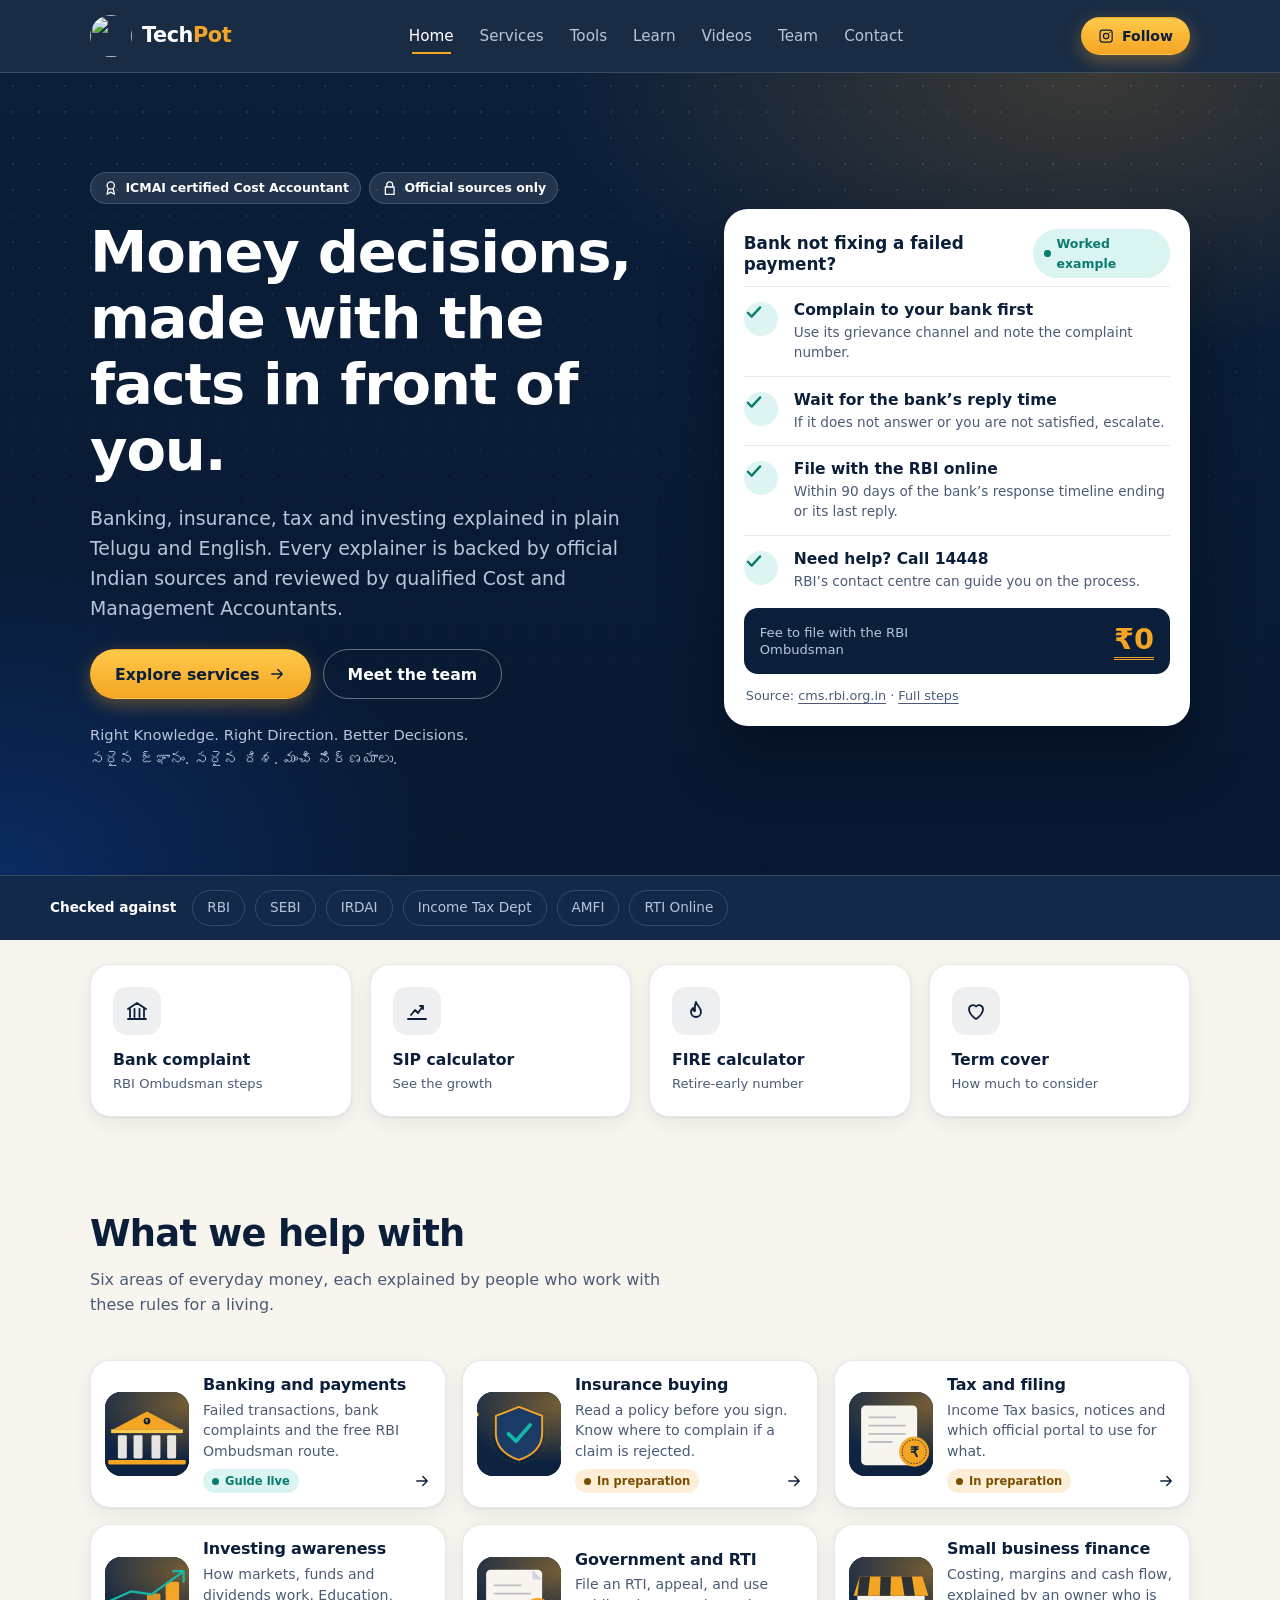
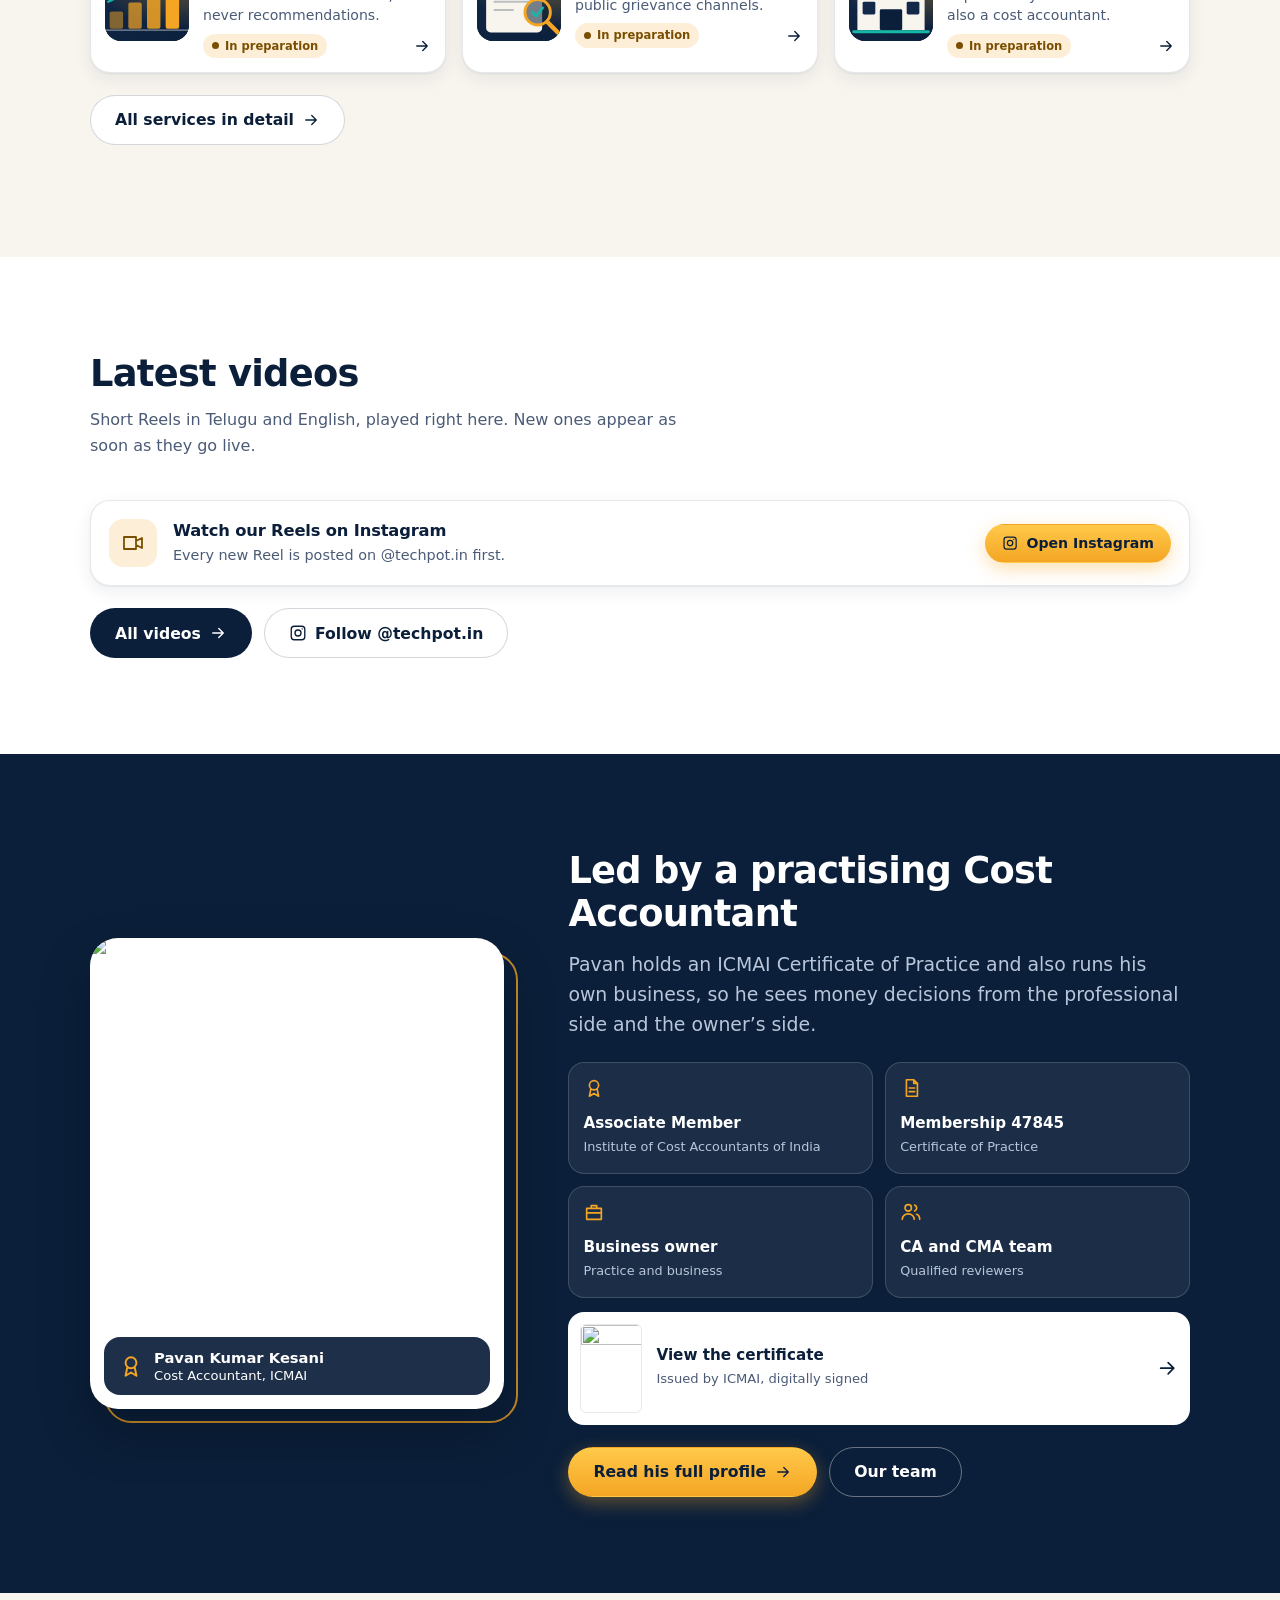
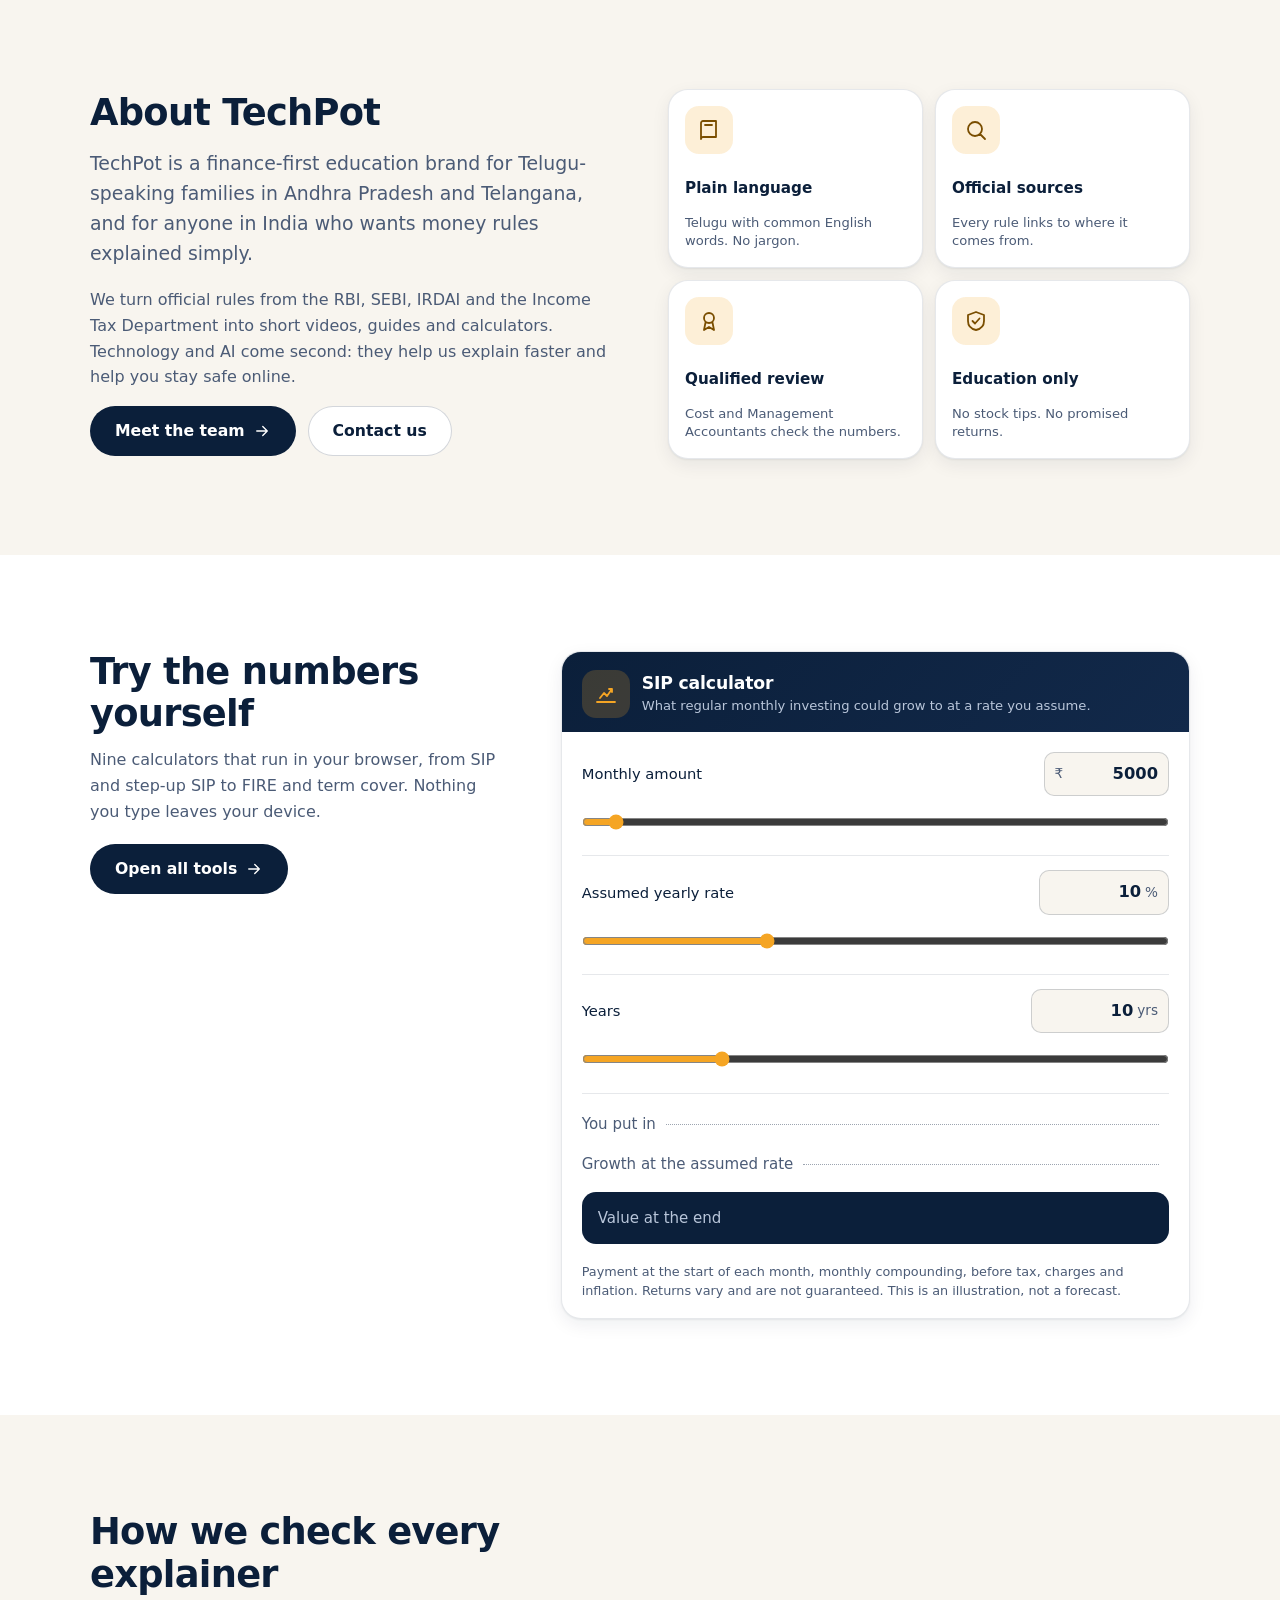
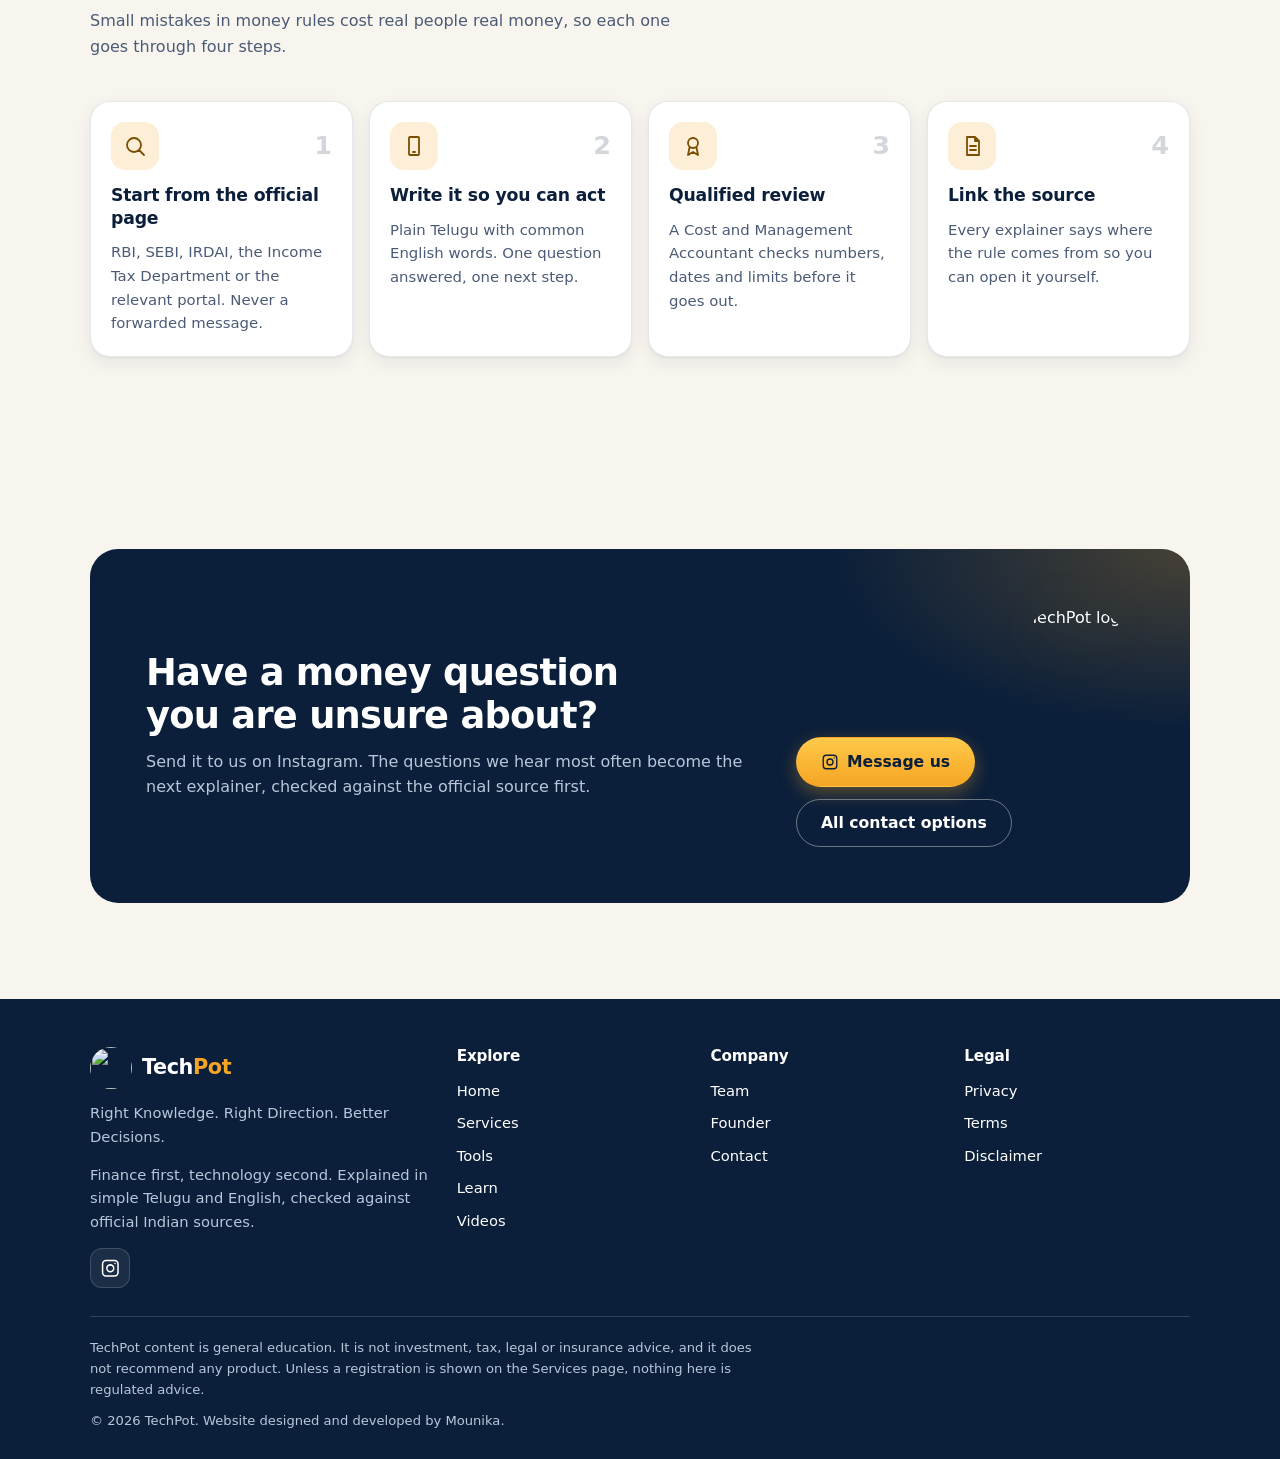
==== index.html @ 6f43782c "Add files via upload" ====
<!DOCTYPE html>
<html lang="en">
<head>
<meta charset="utf-8">
<meta name="viewport" content="width=device-width, initial-scale=1, viewport-fit=cover">
<title>TechPot | Right Knowledge. Right Direction. Better Decisions.</title>
<meta name="description" content="Finance, banking, insurance and tax explained in simple Telugu and English, checked against official Indian sources and led by a practising Cost Accountant.">
<meta name="theme-color" content="#0B1F3A">

<meta property="og:title" content="TechPot | Right Knowledge. Right Direction. Better Decisions.">
<meta property="og:description" content="Finance, banking, insurance and tax explained in simple Telugu and English, checked against official Indian sources and led by a practising Cost Accountant.">
<meta property="og:type" content="website">
<meta property="og:url" content="https://techpot.in/">
<meta property="og:image" content="https://techpot.in/assets/img/og.png">
<meta name="twitter:card" content="summary_large_image">
<link rel="canonical" href="https://techpot.in/">
<link rel="icon" type="image/png" sizes="32x32" href="assets/img/favicon-32.png">
<link rel="icon" type="image/png" sizes="192x192" href="assets/img/favicon-192.png">
<link rel="apple-touch-icon" href="assets/img/apple-touch-icon.png">
<link rel="preload" href="assets/fonts/poppins-latin-600-normal.woff2" as="font" type="font/woff2" crossorigin>
<link rel="preload" href="assets/fonts/inter-latin-wght-normal.woff2" as="font" type="font/woff2" crossorigin>
<link rel="stylesheet" href="style.css">
<script type="application/ld+json">{"@context":"https://schema.org","@type":"Organization","name":"TechPot","url":"https://techpot.in/","logo":"https://techpot.in/assets/img/logo-512.png","slogan":"Right Knowledge. Right Direction. Better Decisions.","sameAs":["https://instagram.com/techpot.in"]}</script>
</head>
<body>
<svg width="0" height="0" style="position:absolute" aria-hidden="true"><defs><symbol id="i-home" viewBox="0 0 24 24"><path d="M3 11l9-8 9 8M5 10v10h5v-6h4v6h5V10"/></symbol><symbol id="i-bank" viewBox="0 0 24 24"><path d="M3 10l9-6 9 6M5 10v8M9.5 10v8M14.5 10v8M19 10v8M3 20h18"/></symbol><symbol id="i-shield" viewBox="0 0 24 24"><path d="M12 3l8 3v6c0 5-3.5 8-8 9-4.5-1-8-4-8-9V6zM8.5 12l2.5 2.5 4.5-5"/></symbol><symbol id="i-receipt" viewBox="0 0 24 24"><path d="M6 3h12v18l-3-2-3 2-3-2-3 2zM9 8h6M9 12h6"/></symbol><symbol id="i-chart" viewBox="0 0 24 24"><path d="M3 20h18M6 16l4-5 3 3 5-7M15 7h3v3"/></symbol><symbol id="i-doc" viewBox="0 0 24 24"><path d="M7 3h8l4 4v14H7zM15 3v4h4M10 12h6M10 16h6"/></symbol><symbol id="i-store" viewBox="0 0 24 24"><path d="M4 9l1.5-5h13L20 9M4 9v11h16V9M4 9c0 1.7 1.3 3 3 3s3-1.3 3-3c0 1.7 1.3 3 3 3s3-1.3 3-3c0 1.7 1.3 3 3 3M10 20v-5h4v5"/></symbol><symbol id="i-chip" viewBox="0 0 24 24"><path d="M8 8h8v8H8zM10 3v3M14 3v3M10 18v3M14 18v3M3 10h3M3 14h3M18 10h3M18 14h3"/></symbol><symbol id="i-check" viewBox="0 0 24 24"><path d="M5 12l5 5L20 7"/></symbol><symbol id="i-arrow" viewBox="0 0 24 24"><path d="M5 12h14M13 6l6 6-6 6"/></symbol><symbol id="i-calc" viewBox="0 0 24 24"><path d="M6 3h12v18H6zM9 7h6M9 12h.01M12 12h.01M15 12h.01M9 16h.01M12 16h.01M15 16h.01"/></symbol><symbol id="i-rupee" viewBox="0 0 24 24"><path d="M7 5h10M7 9h10M7 5c5 0 7 2 7 4s-2 4-7 4l7 6"/></symbol><symbol id="i-award" viewBox="0 0 24 24"><path d="M12 14a5 5 0 100-10 5 5 0 000 10zM8.5 13.5L7 21l5-3 5 3-1.5-7.5"/></symbol><symbol id="i-pin" viewBox="0 0 24 24"><path d="M12 21s7-6 7-11a7 7 0 10-14 0c0 5 7 11 7 11zM12 12a2 2 0 100-4 2 2 0 000 4z"/></symbol><symbol id="i-lock" viewBox="0 0 24 24"><path d="M6 11h12v10H6zM8 11V8a4 4 0 018 0v3"/></symbol><symbol id="i-search" viewBox="0 0 24 24"><path d="M11 18a7 7 0 100-14 7 7 0 000 14zM21 21l-5-5"/></symbol><symbol id="i-users" viewBox="0 0 24 24"><path d="M9 11a3.5 3.5 0 100-7 3.5 3.5 0 000 7zM2.5 20c0-3.5 3-6 6.5-6s6.5 2.5 6.5 6M16 4.5a3.5 3.5 0 010 6.5M18 14.5c2 .7 3.5 2.5 3.5 5.5"/></symbol><symbol id="i-grid" viewBox="0 0 24 24"><path d="M4 4h7v7H4zM13 4h7v7h-7zM4 13h7v7H4zM13 13h7v7h-7z"/></symbol><symbol id="i-book" viewBox="0 0 24 24"><path d="M4 5a2 2 0 012-2h13v16H6a2 2 0 00-2 2zM4 19V5M8 7h7"/></symbol><symbol id="i-user" viewBox="0 0 24 24"><path d="M12 12a4 4 0 100-8 4 4 0 000 8zM4 21c0-4 3.5-7 8-7s8 3 8 7"/></symbol><symbol id="i-insta" viewBox="0 0 24 24"><path d="M7 3h10a4 4 0 014 4v10a4 4 0 01-4 4H7a4 4 0 01-4-4V7a4 4 0 014-4zM12 16a4 4 0 100-8 4 4 0 000 8zM17.5 6.5h.01"/></symbol><symbol id="i-mail" viewBox="0 0 24 24"><path d="M3 6h18v12H3zM3 7l9 6 9-6"/></symbol><symbol id="i-zoom" viewBox="0 0 24 24"><path d="M11 18a7 7 0 100-14 7 7 0 000 14zM21 21l-5-5M11 8v6M8 11h6"/></symbol><symbol id="i-info" viewBox="0 0 24 24"><path d="M12 21a9 9 0 100-18 9 9 0 000 18zM12 8v5M12 16.5h.01"/></symbol><symbol id="i-clock" viewBox="0 0 24 24"><path d="M12 21a9 9 0 100-18 9 9 0 000 18zM12 7v5l3 2"/></symbol><symbol id="i-briefcase" viewBox="0 0 24 24"><path d="M4 8h16v12H4zM9 8V5h6v3M4 13h16"/></symbol><symbol id="i-phone" viewBox="0 0 24 24"><path d="M8 3h8a1 1 0 011 1v16a1 1 0 01-1 1H8a1 1 0 01-1-1V4a1 1 0 011-1zM11 18h2"/></symbol><symbol id="i-wallet" viewBox="0 0 24 24"><path d="M3 7h15a3 3 0 013 3v8a2 2 0 01-2 2H5a2 2 0 01-2-2zM3 7V6a2 2 0 012-2h11M16 14h2"/></symbol><symbol id="i-menu" viewBox="0 0 24 24"><path d="M4 7h16M4 12h16M4 17h16"/></symbol><symbol id="i-close" viewBox="0 0 24 24"><path d="M6 6l12 12M18 6L6 18"/></symbol><symbol id="i-video" viewBox="0 0 24 24"><path d="M3 6h12v12H3zM15 10l6-3v10l-6-3"/></symbol><symbol id="i-chat" viewBox="0 0 24 24"><path d="M4 5h16v11H9l-5 4z"/></symbol><symbol id="i-flame" viewBox="0 0 24 24"><path d="M12 3c1 4 5 5 5 10a5 5 0 01-10 0c0-2 1-3 2-4 0 2 1 3 2 3 0-3-1-5 1-9z"/></symbol><symbol id="i-target" viewBox="0 0 24 24"><path d="M12 21a9 9 0 100-18 9 9 0 000 18zM12 16a4 4 0 100-8 4 4 0 000 8zM12 12h.01"/></symbol><symbol id="i-stairs" viewBox="0 0 24 24"><path d="M3 20h5v-5h5v-5h5V5h3"/></symbol><symbol id="i-heart" viewBox="0 0 24 24"><path d="M12 20s-7-4.5-7-10a4 4 0 017-2.5A4 4 0 0119 10c0 5.5-7 10-7 10z"/></symbol><symbol id="i-plus" viewBox="0 0 24 24"><path d="M12 5v14M5 12h14"/></symbol><symbol id="i-scale" viewBox="0 0 24 24"><path d="M12 4v16M6 20h12M5 7h14M5 7l-2.5 6a3 3 0 005 0zM19 7l-2.5 6a3 3 0 005 0z"/></symbol><symbol id="i-eye" viewBox="0 0 24 24"><path d="M2 12s4-7 10-7 10 7 10 7-4 7-10 7S2 12 2 12zM12 15a3 3 0 100-6 3 3 0 000 6z"/></symbol></defs></svg>
<a class="skip" href="#main">Skip to content</a>
<header class="header"><div class="wrap header__bar"><a class="logo" href="index.html" aria-label="TechPot home"><img src="assets/img/logo-round-sm.webp" width="42" height="42" alt=""><span>Tech<span class="logo__pot">Pot</span></span></a><nav class="nav" aria-label="Main"><a class="nav__link" href="index.html" aria-current="page">Home</a><a class="nav__link" href="services.html">Services</a><a class="nav__link" href="tools.html">Tools</a><a class="nav__link" href="learn.html">Learn</a><a class="nav__link" href="videos.html">Videos</a><a class="nav__link" href="team.html">Team</a><a class="nav__link" href="contact.html">Contact</a></nav><div class="header__actions"><a class="btn btn--gold btn--small" href="https://instagram.com/techpot.in" target="_blank" rel="noopener"><svg class="ic " aria-hidden="true"><use href="#i-insta"/></svg> Follow</a><button class="menu-btn" type="button" aria-expanded="false" aria-controls="mobile-menu" aria-label="Open menu"><svg class="ic ic--open" aria-hidden="true"><use href="#i-menu"/></svg><svg class="ic ic--close" aria-hidden="true"><use href="#i-close"/></svg></button></div></div></header>
<div class="mmenu" id="mobile-menu" hidden><button class="mmenu__close" type="button" data-close-menu><svg class="ic " aria-hidden="true"><use href="#i-close"/></svg> Close menu</button><h2>Explore</h2><div class="mmenu__grid"><a href="index.html" aria-current="page"><span class="tile"><svg class="ic " aria-hidden="true"><use href="#i-home"/></svg></span><span>Home<small>Start here</small></span><svg class="ic " aria-hidden="true"><use href="#i-arrow"/></svg></a><a href="services.html"><span class="tile"><svg class="ic " aria-hidden="true"><use href="#i-bank"/></svg></span><span>Services<small>What we help with</small></span><svg class="ic " aria-hidden="true"><use href="#i-arrow"/></svg></a><a href="tools.html"><span class="tile"><svg class="ic " aria-hidden="true"><use href="#i-calc"/></svg></span><span>Tools<small>Nine calculators</small></span><svg class="ic " aria-hidden="true"><use href="#i-arrow"/></svg></a><a href="learn.html"><span class="tile"><svg class="ic " aria-hidden="true"><use href="#i-book"/></svg></span><span>Learn<small>Step-by-step guides</small></span><svg class="ic " aria-hidden="true"><use href="#i-arrow"/></svg></a><a href="videos.html"><span class="tile"><svg class="ic " aria-hidden="true"><use href="#i-video"/></svg></span><span>Videos<small>Latest Reels</small></span><svg class="ic " aria-hidden="true"><use href="#i-arrow"/></svg></a></div><h2>Company</h2><div class="mmenu__grid"><a href="team.html"><span class="tile"><svg class="ic " aria-hidden="true"><use href="#i-users"/></svg></span><span>Team<small>The people behind TechPot</small></span><svg class="ic " aria-hidden="true"><use href="#i-arrow"/></svg></a><a href="founder.html"><span class="tile"><svg class="ic " aria-hidden="true"><use href="#i-award"/></svg></span><span>Founder<small>Pavan Kumar Kesani</small></span><svg class="ic " aria-hidden="true"><use href="#i-arrow"/></svg></a><a href="contact.html"><span class="tile"><svg class="ic " aria-hidden="true"><use href="#i-chat"/></svg></span><span>Contact<small>Get in touch</small></span><svg class="ic " aria-hidden="true"><use href="#i-arrow"/></svg></a></div></div>
<main id="main">

<section class="hero"><div class="wrap hero__grid">
<div>
<div class="chips"><span class="pill pill--navy pill--nodot"><svg class="ic " aria-hidden="true"><use href="#i-award"/></svg> ICMAI certified Cost Accountant</span><span class="pill pill--navy pill--nodot"><svg class="ic " aria-hidden="true"><use href="#i-lock"/></svg> Official sources only</span></div>
<h1>Money decisions, made with the facts in front of you.</h1>
<p class="lead">Banking, insurance, tax and investing explained in plain Telugu and English. Every explainer is backed by official Indian sources and reviewed by qualified Cost and Management Accountants.</p>
<div class="btn-row"><a class="btn btn--gold" href="services.html">Explore services <svg class="ic " aria-hidden="true"><use href="#i-arrow"/></svg></a><a class="btn btn--line" href="team.html">Meet the team</a></div>
<p class="motto"><span>Right Knowledge. Right Direction. Better Decisions.</span><span lang="te">సరైన జ్ఞానం. సరైన దిశ. మంచి నిర్ణయాలు.</span></p>
</div>
<div class="appcard" role="group" aria-label="Worked example: complaining to the RBI Ombudsman">
<div class="appcard__top"><span class="appcard__title">Bank not fixing a failed payment?</span><span class="pill pill--live">Worked example</span></div>
<div class="todo"><span class="todo__tick"><svg viewBox="0 0 26 26" aria-hidden="true"><path d="M5 14l5 5L21 7" style="--d:0.40s"/></svg></span><div><strong>Complain to your bank first</strong><span>Use its grievance channel and note the complaint number.</span></div></div><div class="todo"><span class="todo__tick"><svg viewBox="0 0 26 26" aria-hidden="true"><path d="M5 14l5 5L21 7" style="--d:0.70s"/></svg></span><div><strong>Wait for the bank&rsquo;s reply time</strong><span>If it does not answer or you are not satisfied, escalate.</span></div></div><div class="todo"><span class="todo__tick"><svg viewBox="0 0 26 26" aria-hidden="true"><path d="M5 14l5 5L21 7" style="--d:1.00s"/></svg></span><div><strong>File with the RBI online</strong><span>Within 90 days of the bank&rsquo;s response timeline ending or its last reply.</span></div></div><div class="todo"><span class="todo__tick"><svg viewBox="0 0 26 26" aria-hidden="true"><path d="M5 14l5 5L21 7" style="--d:1.30s"/></svg></span><div><strong>Need help? Call 14448</strong><span>RBI&rsquo;s contact centre can guide you on the process.</span></div></div>
<div class="appcard__total"><small>Fee to file with the RBI Ombudsman</small><b>&#8377;0</b></div>
<p class="appcard__src">Source: <a href="https://cms.rbi.org.in" target="_blank" rel="noopener">cms.rbi.org.in</a> &middot; <a href="learn.html">Full steps</a></p>
</div></div></section>
<div class="strip"><div class="wrap strip__row"><strong>Checked against</strong><span>RBI</span><span>SEBI</span><span>IRDAI</span><span>Income Tax Dept</span><span>AMFI</span><span>RTI Online</span></div></div>

<div class="wrap"><div class="quick">
<a class="card" href="learn.html"><span class="tile"><svg class="ic " aria-hidden="true"><use href="#i-bank"/></svg></span><div><strong>Bank complaint</strong><small>RBI Ombudsman steps</small></div></a>
<a class="card" href="tools.html#sip"><span class="tile"><svg class="ic " aria-hidden="true"><use href="#i-chart"/></svg></span><div><strong>SIP calculator</strong><small>See the growth</small></div></a>
<a class="card" href="tools.html#fire"><span class="tile"><svg class="ic " aria-hidden="true"><use href="#i-flame"/></svg></span><div><strong>FIRE calculator</strong><small>Retire-early number</small></div></a>
<a class="card" href="tools.html#term"><span class="tile"><svg class="ic " aria-hidden="true"><use href="#i-heart"/></svg></span><div><strong>Term cover</strong><small>How much to consider</small></div></a>
</div></div>

<section class="block"><div class="wrap">
<div class="head"><h2>What we help with</h2><p class="muted">Six areas of everyday money, each explained by people who work with these rules for a living.</p></div>
<div class="cards--rows"><a class="card svc-row" href="services.html#banking"><span class="svc-row__art"><svg viewBox="0 0 400 225" preserveAspectRatio="xMidYMid slice" role="img" aria-label="" xmlns="http://www.w3.org/2000/svg"><defs><linearGradient id="g-bank" x1="0" y1="0" x2="1" y2="1"><stop offset="0" stop-color="#12294A"/><stop offset="1" stop-color="#0B1F3A"/></linearGradient><radialGradient id="r-bank" cx=".78" cy=".15" r=".7"><stop offset="0" stop-color="#F5A524" stop-opacity=".45"/><stop offset="1" stop-color="#F5A524" stop-opacity="0"/></radialGradient><pattern id="d-bank" width="22" height="22" patternUnits="userSpaceOnUse"><circle cx="2" cy="2" r="1.2" fill="#F8F5EF" fill-opacity=".12"/></pattern></defs><rect width="400" height="225" fill="url(#g-bank)"/><rect width="400" height="225" fill="url(#d-bank)"/><rect width="400" height="225" fill="url(#r-bank)"/><path d="M110 100 L200 52 L290 100 Z" fill="#F5A524"/><rect x="104" y="100" width="192" height="10" fill="#FFC94A"/><g fill="#F8F5EF" fill-opacity=".92"><rect x="122" y="116" width="24" height="62" rx="3"/><rect x="164" y="116" width="24" height="62" rx="3"/><rect x="212" y="116" width="24" height="62" rx="3"/><rect x="254" y="116" width="24" height="62" rx="3"/></g><rect x="96" y="182" width="208" height="12" rx="4" fill="#F5A524"/><circle cx="200" cy="78" r="9" fill="#0B1F3A"/><text x="200" y="83" font-size="13" font-weight="700" text-anchor="middle" fill="#F5A524" font-family="Inter,sans-serif">&#8377;</text></svg></span><div><h3>Banking and payments</h3><p>Failed transactions, bank complaints and the free RBI Ombudsman route.</p><div class="svc-row__meta"><span class="pill pill--live">Guide live</span><svg class="ic " aria-hidden="true"><use href="#i-arrow"/></svg></div></div></a><a class="card svc-row" href="services.html#insurance"><span class="svc-row__art"><svg viewBox="0 0 400 225" preserveAspectRatio="xMidYMid slice" role="img" aria-label="" xmlns="http://www.w3.org/2000/svg"><defs><linearGradient id="g-insurance" x1="0" y1="0" x2="1" y2="1"><stop offset="0" stop-color="#12294A"/><stop offset="1" stop-color="#0B1F3A"/></linearGradient><radialGradient id="r-insurance" cx=".78" cy=".15" r=".7"><stop offset="0" stop-color="#F5A524" stop-opacity=".45"/><stop offset="1" stop-color="#F5A524" stop-opacity="0"/></radialGradient><pattern id="d-insurance" width="22" height="22" patternUnits="userSpaceOnUse"><circle cx="2" cy="2" r="1.2" fill="#F8F5EF" fill-opacity=".12"/></pattern></defs><rect width="400" height="225" fill="url(#g-insurance)"/><rect width="400" height="225" fill="url(#d-insurance)"/><rect width="400" height="225" fill="url(#r-insurance)"/><circle cx="200" cy="112" r="78" fill="none" stroke="#F5A524" stroke-opacity=".35" stroke-dasharray="3 9" stroke-width="2"/><path d="M200 40 L262 64 V110 C262 148 236 170 200 182 C164 170 138 148 138 110 V64 Z" fill="#1B3A66" stroke="#F5A524" stroke-width="5" stroke-linejoin="round"/><path d="M172 112 L192 132 L230 88" fill="none" stroke="#14B8A6" stroke-width="10" stroke-linecap="round" stroke-linejoin="round"/><circle cx="86" cy="60" r="6" fill="#FFC94A"/><circle cx="318" cy="150" r="8" fill="#14B8A6" fill-opacity=".8"/></svg></span><div><h3>Insurance buying</h3><p>Read a policy before you sign. Know where to complain if a claim is rejected.</p><div class="svc-row__meta"><span class="pill">In preparation</span><svg class="ic " aria-hidden="true"><use href="#i-arrow"/></svg></div></div></a><a class="card svc-row" href="services.html#tax"><span class="svc-row__art"><svg viewBox="0 0 400 225" preserveAspectRatio="xMidYMid slice" role="img" aria-label="" xmlns="http://www.w3.org/2000/svg"><defs><linearGradient id="g-tax" x1="0" y1="0" x2="1" y2="1"><stop offset="0" stop-color="#12294A"/><stop offset="1" stop-color="#0B1F3A"/></linearGradient><radialGradient id="r-tax" cx=".78" cy=".15" r=".7"><stop offset="0" stop-color="#F5A524" stop-opacity=".45"/><stop offset="1" stop-color="#F5A524" stop-opacity="0"/></radialGradient><pattern id="d-tax" width="22" height="22" patternUnits="userSpaceOnUse"><circle cx="2" cy="2" r="1.2" fill="#F8F5EF" fill-opacity=".12"/></pattern></defs><rect width="400" height="225" fill="url(#g-tax)"/><rect width="400" height="225" fill="url(#d-tax)"/><rect width="400" height="225" fill="url(#r-tax)"/><rect x="120" y="36" width="150" height="160" rx="12" fill="#F8F5EF"/><g stroke="#0B1F3A" stroke-opacity=".25" stroke-width="5" stroke-linecap="round"><path d="M142 68h70M142 90h96M142 112h96M142 134h60"/></g><circle cx="262" cy="160" r="40" fill="#F5A524"/><circle cx="262" cy="160" r="32" fill="none" stroke="#0B1F3A" stroke-width="2.5" stroke-dasharray="4 4"/><text x="262" y="173" font-size="38" font-weight="700" text-anchor="middle" fill="#0B1F3A" font-family="Inter,sans-serif">&#8377;</text></svg></span><div><h3>Tax and filing</h3><p>Income Tax basics, notices and which official portal to use for what.</p><div class="svc-row__meta"><span class="pill">In preparation</span><svg class="ic " aria-hidden="true"><use href="#i-arrow"/></svg></div></div></a><a class="card svc-row" href="services.html#investing"><span class="svc-row__art"><svg viewBox="0 0 400 225" preserveAspectRatio="xMidYMid slice" role="img" aria-label="" xmlns="http://www.w3.org/2000/svg"><defs><linearGradient id="g-invest" x1="0" y1="0" x2="1" y2="1"><stop offset="0" stop-color="#12294A"/><stop offset="1" stop-color="#0B1F3A"/></linearGradient><radialGradient id="r-invest" cx=".78" cy=".15" r=".7"><stop offset="0" stop-color="#F5A524" stop-opacity=".45"/><stop offset="1" stop-color="#F5A524" stop-opacity="0"/></radialGradient><pattern id="d-invest" width="22" height="22" patternUnits="userSpaceOnUse"><circle cx="2" cy="2" r="1.2" fill="#F8F5EF" fill-opacity=".12"/></pattern></defs><rect width="400" height="225" fill="url(#g-invest)"/><rect width="400" height="225" fill="url(#d-invest)"/><rect width="400" height="225" fill="url(#r-invest)"/><g fill="#F5A524"><rect x="100" y="146" width="36" height="46" rx="5" fill-opacity=".5"/><rect x="150" y="122" width="36" height="70" rx="5" fill-opacity=".7"/><rect x="200" y="98" width="36" height="94" rx="5" fill-opacity=".85"/><rect x="250" y="66" width="36" height="126" rx="5"/></g><path d="M96 120 L158 92 L212 100 L296 40" fill="none" stroke="#14B8A6" stroke-width="6" stroke-linecap="round" stroke-linejoin="round"/><path d="M270 38 L298 38 L298 66" fill="none" stroke="#14B8A6" stroke-width="6" stroke-linecap="round" stroke-linejoin="round"/><path d="M84 196 H316" stroke="#F8F5EF" stroke-opacity=".5" stroke-width="3" stroke-linecap="round"/></svg></span><div><h3>Investing awareness</h3><p>How markets, funds and dividends work. Education, never recommendations.</p><div class="svc-row__meta"><span class="pill">In preparation</span><svg class="ic " aria-hidden="true"><use href="#i-arrow"/></svg></div></div></a><a class="card svc-row" href="services.html#rti"><span class="svc-row__art"><svg viewBox="0 0 400 225" preserveAspectRatio="xMidYMid slice" role="img" aria-label="" xmlns="http://www.w3.org/2000/svg"><defs><linearGradient id="g-rti" x1="0" y1="0" x2="1" y2="1"><stop offset="0" stop-color="#12294A"/><stop offset="1" stop-color="#0B1F3A"/></linearGradient><radialGradient id="r-rti" cx=".78" cy=".15" r=".7"><stop offset="0" stop-color="#F5A524" stop-opacity=".45"/><stop offset="1" stop-color="#F5A524" stop-opacity="0"/></radialGradient><pattern id="d-rti" width="22" height="22" patternUnits="userSpaceOnUse"><circle cx="2" cy="2" r="1.2" fill="#F8F5EF" fill-opacity=".12"/></pattern></defs><rect width="400" height="225" fill="url(#g-rti)"/><rect width="400" height="225" fill="url(#d-rti)"/><rect width="400" height="225" fill="url(#r-rti)"/><rect x="112" y="34" width="150" height="168" rx="12" fill="#F8F5EF"/><path d="M236 34 L262 60 H236 Z" fill="#cfd6e3"/><g stroke="#0B1F3A" stroke-opacity=".25" stroke-width="5" stroke-linecap="round"><path d="M134 76h70M134 98h96M134 120h96M134 142h50"/></g><circle cx="250" cy="148" r="34" fill="#0B1F3A" fill-opacity=".55" stroke="#F5A524" stroke-width="8"/><path d="M276 174 L312 210" stroke="#F5A524" stroke-width="12" stroke-linecap="round"/><path d="M236 148 l10 10 l18 -22" fill="none" stroke="#14B8A6" stroke-width="7" stroke-linecap="round" stroke-linejoin="round"/></svg></span><div><h3>Government and RTI</h3><p>File an RTI, appeal, and use public grievance channels.</p><div class="svc-row__meta"><span class="pill">In preparation</span><svg class="ic " aria-hidden="true"><use href="#i-arrow"/></svg></div></div></a><a class="card svc-row" href="services.html#business"><span class="svc-row__art"><svg viewBox="0 0 400 225" preserveAspectRatio="xMidYMid slice" role="img" aria-label="" xmlns="http://www.w3.org/2000/svg"><defs><linearGradient id="g-business" x1="0" y1="0" x2="1" y2="1"><stop offset="0" stop-color="#12294A"/><stop offset="1" stop-color="#0B1F3A"/></linearGradient><radialGradient id="r-business" cx=".78" cy=".15" r=".7"><stop offset="0" stop-color="#F5A524" stop-opacity=".45"/><stop offset="1" stop-color="#F5A524" stop-opacity="0"/></radialGradient><pattern id="d-business" width="22" height="22" patternUnits="userSpaceOnUse"><circle cx="2" cy="2" r="1.2" fill="#F8F5EF" fill-opacity=".12"/></pattern></defs><rect width="400" height="225" fill="url(#g-business)"/><rect width="400" height="225" fill="url(#d-business)"/><rect width="400" height="225" fill="url(#r-business)"/><rect x="110" y="104" width="180" height="92" fill="#F8F5EF"/><rect x="170" y="140" width="60" height="56" rx="4" fill="#0B1F3A"/><rect x="124" y="120" width="34" height="34" rx="4" fill="#12294A"/><rect x="242" y="120" width="34" height="34" rx="4" fill="#12294A"/><path d="M100 104 L116 52 H284 L300 104 Z" fill="#F5A524"/><g fill="#0B1F3A" fill-opacity=".85"><path d="M116 52h28l-6 52h-28z"/><path d="M172 52h28l-2 52h-28z"/><path d="M228 52h28l8 52h-28z"/></g><rect x="96" y="196" width="208" height="8" rx="4" fill="#14B8A6"/></svg></span><div><h3>Small business finance</h3><p>Costing, margins and cash flow, explained by an owner who is also a cost accountant.</p><div class="svc-row__meta"><span class="pill">In preparation</span><svg class="ic " aria-hidden="true"><use href="#i-arrow"/></svg></div></div></a></div>
<p style="margin-top:22px"><a class="btn btn--ghost" href="services.html">All services in detail <svg class="ic " aria-hidden="true"><use href="#i-arrow"/></svg></a></p>
</div></section>

<section class="block block--white"><div class="wrap">
<div class="head"><h2>Latest videos</h2><p class="muted">Short Reels in Telugu and English, played right here. New ones appear as soon as they go live.</p></div>
<div class="vidgrid" data-videos data-limit="2"></div><div class="card empty" data-no-videos><span class="tile tile--gold"><svg class="ic " aria-hidden="true"><use href="#i-video"/></svg></span><div><h3>Watch our Reels on Instagram</h3><p>Every new Reel is posted on @techpot.in first.</p></div><a class="btn btn--gold btn--small" href="https://instagram.com/techpot.in" target="_blank" rel="noopener"><svg class="ic " aria-hidden="true"><use href="#i-insta"/></svg> Open Instagram</a></div>
<div class="btn-row" style="margin-top:22px"><a class="btn btn--navy" href="videos.html">All videos <svg class="ic " aria-hidden="true"><use href="#i-arrow"/></svg></a><a class="btn btn--ghost" href="https://instagram.com/techpot.in" target="_blank" rel="noopener"><svg class="ic " aria-hidden="true"><use href="#i-insta"/></svg> Follow @techpot.in</a></div>
</div></section>

<section class="block block--navy"><div class="wrap founder">
<div class="photo"><div class="photo__frame"><img src="assets/img/pavan-full.webp" alt="Pavan Kumar Kesani, practising Cost Accountant" width="900" height="1023" loading="lazy"></div>
<div class="photo__badge"><svg class="ic " aria-hidden="true"><use href="#i-award"/></svg><div><b>Pavan Kumar Kesani</b>Cost Accountant, ICMAI</div></div></div>
<div>
<h2>Led by a practising Cost Accountant</h2>
<p class="lead" style="margin-top:14px;color:var(--muted-on-navy)">Pavan holds an ICMAI Certificate of Practice and also runs his own business, so he sees money decisions from the professional side and the owner&rsquo;s side.</p>
<div class="creds">
<div class="cred"><svg class="ic " aria-hidden="true"><use href="#i-award"/></svg><b>Associate Member</b><small>Institute of Cost Accountants of India</small></div>
<div class="cred"><svg class="ic " aria-hidden="true"><use href="#i-doc"/></svg><b>Membership 47845</b><small>Certificate of Practice</small></div>
<div class="cred"><svg class="ic " aria-hidden="true"><use href="#i-briefcase"/></svg><b>Business owner</b><small>Practice and business</small></div>
<div class="cred"><svg class="ic " aria-hidden="true"><use href="#i-users"/></svg><b>CA and CMA team</b><small>Qualified reviewers</small></div>
</div>
<a class="certthumb" href="founder.html#certificate"><img src="assets/img/certificate-sm.webp" alt="" width="520" height="750" loading="lazy"><span><b>View the certificate</b><small>Issued by ICMAI, digitally signed</small></span><svg class="ic " aria-hidden="true"><use href="#i-arrow"/></svg></a>
<div class="btn-row" style="margin-top:22px"><a class="btn btn--gold" href="founder.html">Read his full profile <svg class="ic " aria-hidden="true"><use href="#i-arrow"/></svg></a><a class="btn btn--line" href="team.html">Our team</a></div>
</div></div></section>

<section class="block"><div class="wrap about">
<div><h2>About TechPot</h2>
<p class="lead muted" style="margin-top:14px">TechPot is a finance-first education brand for Telugu-speaking families in Andhra Pradesh and Telangana, and for anyone in India who wants money rules explained simply.</p>
<p class="muted">We turn official rules from the RBI, SEBI, IRDAI and the Income Tax Department into short videos, guides and calculators. Technology and AI come second: they help us explain faster and help you stay safe online.</p>
<div class="btn-row"><a class="btn btn--navy" href="team.html">Meet the team <svg class="ic " aria-hidden="true"><use href="#i-arrow"/></svg></a><a class="btn btn--ghost" href="contact.html">Contact us</a></div></div>
<div class="about__vals">
<div class="card how how--b"><span class="tile tile--gold"><svg class="ic " aria-hidden="true"><use href="#i-book"/></svg></span><b>Plain language</b><small>Telugu with common English words. No jargon.</small></div>
<div class="card how how--b"><span class="tile tile--gold"><svg class="ic " aria-hidden="true"><use href="#i-search"/></svg></span><b>Official sources</b><small>Every rule links to where it comes from.</small></div>
<div class="card how how--b"><span class="tile tile--gold"><svg class="ic " aria-hidden="true"><use href="#i-award"/></svg></span><b>Qualified review</b><small>Cost and Management Accountants check the numbers.</small></div>
<div class="card how how--b"><span class="tile tile--gold"><svg class="ic " aria-hidden="true"><use href="#i-shield"/></svg></span><b>Education only</b><small>No stock tips. No promised returns.</small></div>
</div></div></section>

<section class="block block--white"><div class="wrap split">
<div class="head" style="margin:0"><h2>Try the numbers yourself</h2><p class="muted">Nine calculators that run in your browser, from SIP and step-up SIP to FIRE and term cover. Nothing you type leaves your device.</p><p style="margin-top:20px"><a class="btn btn--navy" href="tools.html">Open all tools <svg class="ic " aria-hidden="true"><use href="#i-arrow"/></svg></a></p></div>
<div class="calc" id="sip-home" data-calc="sip"><div class="calc__head"><span class="tile"><svg class="ic " aria-hidden="true"><use href="#i-chart"/></svg></span><div><h3>SIP calculator</h3><p>What regular monthly investing could grow to at a rate you assume.</p></div></div><div class="calc__body"><div class="field"><div class="field__row"><label for="h-amt">Monthly amount</label><span class="field__box"><span class="field__unit">&#8377;</span><input id="h-amt" data-k="amt" type="number" min="500" max="500000" step="500" value="5000" inputmode="numeric"></span></div><input type="range" aria-label="Monthly amount" min="500" max="100000" step="500" value="5000"></div><div class="field"><div class="field__row"><label for="h-rate">Assumed yearly rate</label><span class="field__box"><input id="h-rate" data-k="rate" type="number" min="1" max="30" step="0.5" value="10" inputmode="decimal"><span class="field__unit">%</span></span></div><input type="range" aria-label="Assumed yearly rate" min="1" max="30" step="0.5" value="10"></div><div class="field"><div class="field__row"><label for="h-years">Years</label><span class="field__box"><input id="h-years" data-k="years" type="number" min="1" max="40" step="1" value="10" inputmode="numeric"><span class="field__unit">yrs</span></span></div><input type="range" aria-label="Years" min="1" max="40" step="1" value="10"></div></div><div class="calc__out" aria-live="polite"><div class="line"><span>You put in</span><b data-o="invested"></b></div><div class="line"><span>Growth at the assumed rate</span><b data-o="gain"></b></div><div class="line line--total"><span>Value at the end</span><b data-o="value"></b></div></div><div class="calc__foot">Payment at the start of each month, monthly compounding, before tax, charges and inflation. Returns vary and are not guaranteed. This is an illustration, not a forecast.</div></div>
</div></section>

<section class="block"><div class="wrap">
<div class="head"><h2>How we check every explainer</h2><p class="muted">Small mistakes in money rules cost real people real money, so each one goes through four steps.</p></div>
<div class="cards cards--4" style="grid-template-columns:repeat(auto-fit,minmax(min(100%,230px),1fr))">
<div class="card how"><div class="how__top"><span class="tile tile--gold"><svg class="ic " aria-hidden="true"><use href="#i-search"/></svg></span><span class="how__n">1</span></div><h3>Start from the official page</h3><p>RBI, SEBI, IRDAI, the Income Tax Department or the relevant portal. Never a forwarded message.</p></div><div class="card how"><div class="how__top"><span class="tile tile--gold"><svg class="ic " aria-hidden="true"><use href="#i-phone"/></svg></span><span class="how__n">2</span></div><h3>Write it so you can act</h3><p>Plain Telugu with common English words. One question answered, one next step.</p></div><div class="card how"><div class="how__top"><span class="tile tile--gold"><svg class="ic " aria-hidden="true"><use href="#i-award"/></svg></span><span class="how__n">3</span></div><h3>Qualified review</h3><p>A Cost and Management Accountant checks numbers, dates and limits before it goes out.</p></div><div class="card how"><div class="how__top"><span class="tile tile--gold"><svg class="ic " aria-hidden="true"><use href="#i-doc"/></svg></span><span class="how__n">4</span></div><h3>Link the source</h3><p>Every explainer says where the rule comes from so you can open it yourself.</p></div>
</div></div></section>
<section class="block" style="padding-bottom:0"><div class="wrap"><div class="cta"><div><h2>Have a money question you are unsure about?</h2>
<p>Send it to us on Instagram. The questions we hear most often become the next explainer, checked against the official source first.</p></div>
<div class="cta__side"><img src="assets/img/logo-round.webp" width="120" height="120" alt="TechPot logo" loading="lazy">
<div class="btn-row"><a class="btn btn--gold" href="https://instagram.com/techpot.in" target="_blank" rel="noopener"><svg class="ic " aria-hidden="true"><use href="#i-insta"/></svg> Message us</a>
<a class="btn btn--line" href="contact.html">All contact options</a></div></div></div></div></section>

</main>
<footer class="footer"><div class="wrap">
<div class="footer__grid">
<div><a class="logo" href="index.html"><img src="assets/img/logo-round-sm.webp" width="42" height="42" alt=""><span>Tech<span class="logo__pot">Pot</span></span></a>
<p>Right Knowledge. Right Direction. Better Decisions.</p>
<p>Finance first, technology second. Explained in simple Telugu and English, checked against official Indian sources.</p>
<div class="footer__social"><a href="https://instagram.com/techpot.in" target="_blank" rel="noopener" aria-label="TechPot on Instagram"><svg class="ic " aria-hidden="true"><use href="#i-insta"/></svg></a><a data-contact="email" href="#" hidden aria-label="Email"><svg class="ic " aria-hidden="true"><use href="#i-mail"/></svg></a></div></div>
<div><h3>Explore</h3><ul><li><a href="index.html">Home</a></li><li><a href="services.html">Services</a></li><li><a href="tools.html">Tools</a></li><li><a href="learn.html">Learn</a></li><li><a href="videos.html">Videos</a></li></ul></div>
<div><h3>Company</h3><ul><li><a href="team.html">Team</a></li><li><a href="founder.html">Founder</a></li><li><a href="contact.html">Contact</a></li></ul></div>
<div><h3>Legal</h3><ul><li><a href="privacy.html">Privacy</a></li><li><a href="terms.html">Terms</a></li><li><a href="disclaimer.html">Disclaimer</a></li></ul></div>
</div>
<div class="footer__base"><p class="footer__legal">TechPot content is general education. It is not investment, tax, legal or insurance advice, and it does not recommend any product. Unless a registration is shown on the Services page, nothing here is regulated advice.</p>
<p>&copy; <span id="year">2026</span> TechPot. Website designed and developed by Mounika.</p></div>
</div></footer>
<nav class="tabbar" aria-label="Quick navigation"><a class="tab" href="index.html" aria-current="page"><svg class="ic " aria-hidden="true"><use href="#i-home"/></svg><span>Home</span></a><a class="tab" href="services.html"><svg class="ic " aria-hidden="true"><use href="#i-bank"/></svg><span>Services</span></a><a class="tab" href="tools.html"><svg class="ic " aria-hidden="true"><use href="#i-calc"/></svg><span>Tools</span></a><a class="tab" href="learn.html"><svg class="ic " aria-hidden="true"><use href="#i-book"/></svg><span>Learn</span></a><a class="tab" href="videos.html"><svg class="ic " aria-hidden="true"><use href="#i-video"/></svg><span>Videos</span></a></nav>
<script src="site-config.js"></script>
<script src="js/main.js"></script>
<script src="js/calc.js"></script>
</body>
</html>
---- style.css ----
/* TechPot design system v3: mobile-first, card based finance app feel.
   Brand (fixed, from the logo): navy #0B1F3A, gold #F5A524, teal #14B8A6, paper #F8F5EF. */

@font-face { font-family: "Poppins"; font-weight: 600; font-style: normal; font-display: swap; src: url("assets/fonts/poppins-latin-600-normal.woff2") format("woff2"); }
@font-face { font-family: "Poppins"; font-weight: 700; font-style: normal; font-display: swap; src: url("assets/fonts/poppins-latin-700-normal.woff2") format("woff2"); }
@font-face { font-family: "Inter"; font-weight: 100 900; font-style: normal; font-display: swap; src: url("assets/fonts/inter-latin-wght-normal.woff2") format("woff2");
  unicode-range: U+0000-00FF, U+0131, U+0152-0153, U+02BB-02BC, U+02C6, U+02DA, U+02DC, U+2000-206F, U+2074, U+20AC, U+2122, U+2191, U+2193, U+2212, U+2215, U+FEFF, U+FFFD; }
@font-face { font-family: "Inter"; font-weight: 100 900; font-style: normal; font-display: swap; src: url("assets/fonts/inter-latin-ext-wght-normal.woff2") format("woff2");
  unicode-range: U+0100-02BA, U+02BD-02C5, U+02C7-02CC, U+02CE-02D7, U+02DD-02FF, U+0304, U+0308, U+0329, U+1D00-1DBF, U+1E00-1E9F, U+1EF2-1EFF, U+2020, U+20A0-20AB, U+20AD-20C0, U+2113, U+2C60-2C7F, U+A720-A7FF; }
@font-face { font-family: "Noto Sans Telugu"; font-weight: 400; font-style: normal; font-display: swap; src: url("assets/fonts/noto-sans-telugu-telugu-400-normal.woff2") format("woff2"); unicode-range: U+0951-0952, U+0964-0965, U+0C00-0C7F, U+1CDA, U+200C-200D, U+25CC; }
@font-face { font-family: "Noto Sans Telugu"; font-weight: 600; font-style: normal; font-display: swap; src: url("assets/fonts/noto-sans-telugu-telugu-600-normal.woff2") format("woff2"); unicode-range: U+0951-0952, U+0964-0965, U+0C00-0C7F, U+1CDA, U+200C-200D, U+25CC; }

:root {
  --navy: #0B1F3A; --navy-2: #12294A; --navy-3: #1B3A66; --blue: #0F3A8A;
  --gold: #F5A524; --gold-2: #FFC94A; --gold-ink: #7A4E00;
  --teal: #14B8A6; --teal-ink: #0B7A6F;
  --paper: #F8F5EF; --card: #fff;
  --text: #0B1F3A; --muted: #4B5B76; --muted-on-navy: #B9C6DA;
  --line: rgba(11,31,58,.10); --line-strong: rgba(11,31,58,.18); --line-navy: rgba(248,245,239,.16);
  --r: 20px; --r-sm: 14px;
  --sh: 0 1px 2px rgba(11,31,58,.06), 0 6px 18px rgba(11,31,58,.07);
  --sh-lg: 0 2px 4px rgba(11,31,58,.06), 0 18px 40px rgba(11,31,58,.16);
  --head: "Poppins", "Noto Sans Telugu", "Inter", system-ui, sans-serif;
  --body: "Inter", "Noto Sans Telugu", system-ui, -apple-system, "Segoe UI", sans-serif;
  --maxw: 1180px; --gutter: clamp(16px, 4vw, 40px);
  --tab-h: 68px;
}
*, *::before, *::after { box-sizing: border-box; }
html { scroll-behavior: smooth; -webkit-text-size-adjust: 100%; overflow-x: clip; }
body { margin: 0; background: var(--paper); color: var(--text); font-family: var(--body); font-size: 1rem; line-height: 1.6; font-feature-settings: "tnum" 1, "cv11" 1; -webkit-font-smoothing: antialiased; overflow-x: clip; }
img, svg { max-width: 100%; }
img { display: block; }
a { color: inherit; text-decoration-thickness: 1px; text-underline-offset: 3px; }
:focus-visible { outline: 3px solid var(--gold); outline-offset: 3px; border-radius: 6px; }
[hidden] { display: none !important; }
.skip { position: absolute; left: -999px; top: 8px; background: var(--gold); color: var(--navy); padding: 10px 16px; font-weight: 600; z-index: 200; border-radius: 8px; }
.skip:focus { left: 8px; }
.wrap { max-width: var(--maxw); margin: 0 auto; padding: 0 var(--gutter); }
.ic { width: 1.4em; height: 1.4em; flex: none; fill: none; stroke: currentColor; stroke-width: 1.8; stroke-linecap: round; stroke-linejoin: round; }

h1, h2, h3 { font-family: var(--head); font-weight: 600; letter-spacing: -.02em; line-height: 1.15; margin: 0; }
h1 { font-size: clamp(2rem, 6.4vw, 3.6rem); }
h2 { font-size: clamp(1.55rem, 4vw, 2.3rem); }
h3 { font-size: 1.08rem; letter-spacing: -.01em; line-height: 1.3; }
p { margin: 0 0 1em; }
.lead { font-size: clamp(1.02rem, 2.6vw, 1.18rem); line-height: 1.6; }
.muted { color: var(--muted); }

/* ---------- Header + tab bar ---------- */
.header { background: rgba(11,31,58,.94); backdrop-filter: blur(10px); -webkit-backdrop-filter: blur(10px); color: #fff; position: sticky; top: 0; z-index: 60; border-bottom: 1px solid var(--line-navy); }
.header__bar { display: flex; align-items: center; justify-content: space-between; gap: 16px; min-height: 64px; }
.logo { display: inline-flex; align-items: center; gap: 10px; text-decoration: none; color: #fff; font-family: var(--head); font-weight: 700; font-size: 1.3rem; letter-spacing: -.02em; }
.logo img { width: 42px; height: 42px; border-radius: 50%; transition: transform .4s cubic-bezier(.3,.7,.2,1); }
.logo__pot { color: var(--gold); }
@media (hover:hover) { .logo:hover img { transform: rotate(-8deg) scale(1.08); } }
.nav { display: none; align-items: center; gap: 4px; }
.nav__link { position: relative; color: var(--muted-on-navy); text-decoration: none; padding: 10px 14px; font-size: .95rem; font-weight: 500; }
.nav__link::after { content: ""; position: absolute; left: 14px; right: 14px; bottom: 4px; height: 2px; background: var(--gold); transform: scaleX(0); transform-origin: left; transition: transform .25s; }
.nav__link:hover { color: #fff; }
.nav__link:hover::after, .nav__link[aria-current="page"]::after { transform: scaleX(1); }
.nav__link[aria-current="page"] { color: #fff; }

.tabbar { position: fixed; left: 0; right: 0; bottom: 0; z-index: 70; display: grid; grid-template-columns: repeat(5, 1fr); height: calc(var(--tab-h) + env(safe-area-inset-bottom)); padding-bottom: env(safe-area-inset-bottom); background: rgba(11,31,58,.97); backdrop-filter: blur(12px); -webkit-backdrop-filter: blur(12px); border-top: 1px solid var(--line-navy); }
.tab { display: flex; flex-direction: column; align-items: center; justify-content: center; gap: 3px; text-decoration: none; color: var(--muted-on-navy); font-size: .7rem; font-weight: 500; position: relative; -webkit-tap-highlight-color: transparent; }
.tab .ic { width: 23px; height: 23px; }
.tab[aria-current="page"] { color: var(--gold); }
.tab[aria-current="page"]::before { content: ""; position: absolute; top: 0; width: 28px; height: 3px; border-radius: 0 0 4px 4px; background: var(--gold); }
body { padding-bottom: calc(var(--tab-h) + env(safe-area-inset-bottom)); }

@media (min-width: 900px) {
  .nav { display: flex; }
  .tabbar { display: none; }
  body { padding-bottom: 0; }
  .header__bar { min-height: 72px; }
}
.header .btn { display: none; }
@media (min-width: 560px) { .header .btn { display: inline-flex; } }
@media (max-width: 899px) { .header .nav { display: none; } .header .btn { display: inline-flex; padding: 9px 14px; font-size: .84rem; } }

/* ---------- Buttons ---------- */
.btn { position: relative; overflow: hidden; display: inline-flex; align-items: center; justify-content: center; gap: 8px; font-family: var(--body); font-weight: 600; font-size: .98rem; line-height: 1; text-decoration: none; padding: 15px 24px; border-radius: 999px; border: 1.5px solid transparent; cursor: pointer; transition: transform .2s, box-shadow .2s, background .2s, border-color .2s; -webkit-tap-highlight-color: transparent; }
.btn .ic { width: 1.15em; height: 1.15em; transition: transform .2s; }
.btn--gold { background: linear-gradient(180deg, var(--gold-2), var(--gold)); color: var(--navy); box-shadow: 0 6px 18px rgba(245,165,36,.35); }
.btn--line { border-color: rgba(248,245,239,.4); color: #fff; }
.btn--navy { background: var(--navy); color: #fff; }
.btn--small { padding: 10px 16px; font-size: .88rem; }
.btn::after { content: ""; position: absolute; inset: 0; background: linear-gradient(105deg, transparent 30%, rgba(255,255,255,.45) 50%, transparent 70%); transform: translateX(-120%); }
@media (hover:hover) {
  .btn:hover { transform: translateY(-2px); }
  .btn--gold:hover { box-shadow: 0 10px 26px rgba(245,165,36,.5); }
  .btn--line:hover { border-color: var(--gold); background: rgba(245,165,36,.1); }
  .btn--navy:hover { background: var(--navy-3); }
  .btn:hover .ic { transform: translateX(3px); }
  .btn--gold:hover::after { transform: translateX(120%); transition: transform .7s; }
}
.btn-row { display: flex; flex-wrap: wrap; gap: 12px; }

/* ---------- Cards ---------- */
.card { background: var(--card); border: 1px solid var(--line); border-radius: var(--r); box-shadow: var(--sh); transition: transform .25s cubic-bezier(.3,.7,.2,1), box-shadow .25s, border-color .25s; }
a.card, .card--hover { text-decoration: none; display: block; }
@media (hover:hover) { a.card:hover, .card--hover:hover { transform: translateY(-6px); box-shadow: var(--sh-lg); border-color: rgba(245,165,36,.7); } }
.tile { width: 48px; height: 48px; border-radius: 14px; display: grid; place-items: center; background: rgba(11,31,58,.07); color: var(--navy); transition: background .25s, color .25s, transform .25s; }
.tile .ic { width: 24px; height: 24px; }
.tile--gold { background: rgba(245,165,36,.18); color: var(--gold-ink); }
.tile--teal { background: rgba(20,184,166,.15); color: var(--teal-ink); }
@media (hover:hover) { a.card:hover .tile, .card--hover:hover .tile { background: var(--gold); color: var(--navy); transform: rotate(-6deg) scale(1.06); } }
.pill { display: inline-flex; align-items: center; gap: 6px; font-size: .78rem; font-weight: 600; padding: 5px 11px; border-radius: 999px; background: rgba(245,165,36,.18); color: var(--gold-ink); }
.pill--live { background: rgba(20,184,166,.16); color: var(--teal-ink); }
.pill--navy { background: rgba(255,255,255,.1); color: #fff; border: 1px solid var(--line-navy); }
.pill::before { content: ""; width: 7px; height: 7px; border-radius: 50%; background: currentColor; }
.pill--nodot::before { display: none; }
.more { display: inline-flex; align-items: center; gap: 6px; font-weight: 600; font-size: .92rem; color: var(--navy); }
.more .ic { width: 1.1em; height: 1.1em; transition: transform .2s; }
@media (hover:hover) { a.card:hover .more .ic { transform: translateX(5px); } }

/* ---------- Sections ---------- */
.block { padding: clamp(40px, 8vw, 96px) 0; }
.block--navy { background: var(--navy); color: #fff; position: relative; overflow: hidden; }
.block--white { background: #fff; }
.head { margin-bottom: clamp(22px, 4vw, 42px); }
.head h2 { max-width: 22ch; }
.head p { margin-top: 12px; max-width: 58ch; }
.block--navy .muted, .block--navy .head p { color: var(--muted-on-navy); }

/* ---------- Hero ---------- */
.hero { position: relative; overflow: hidden; color: #fff; background: radial-gradient(900px 480px at 85% 0%, rgba(245,165,36,.20), transparent 60%), radial-gradient(700px 500px at 0% 100%, rgba(15,58,138,.55), transparent 65%), linear-gradient(180deg, #0B1F3A, #081830); padding: clamp(28px, 6vw, 84px) 0 clamp(40px, 7vw, 96px); }
.hero::before { content: ""; position: absolute; inset: 0; background-image: radial-gradient(rgba(248,245,239,.10) 1px, transparent 1.4px); background-size: 26px 26px; mask-image: linear-gradient(180deg, #000, transparent 85%); -webkit-mask-image: linear-gradient(180deg, #000, transparent 85%); pointer-events: none; }
.hero__grid { position: relative; display: grid; gap: clamp(28px, 5vw, 64px); align-items: center; }
.hero h1 { max-width: 16ch; margin-top: 16px; }
.hero .lead { margin-top: 18px; color: var(--muted-on-navy); max-width: 52ch; }
.hero .btn-row { margin-top: 26px; }
.hero .btn-row .btn { flex: 1 1 auto; }
.chips { display: flex; flex-wrap: wrap; gap: 8px; margin-top: 22px; }
.motto { margin-top: 24px; font-size: .92rem; color: var(--muted-on-navy); }
.motto span { display: block; }
@media (min-width: 900px) { .hero__grid { grid-template-columns: 1.1fr .9fr; } .hero .btn-row .btn { flex: none; } }

/* app card in hero */
.appcard { position: relative; background: #fff; color: var(--navy); border-radius: 24px; padding: 20px; box-shadow: 0 30px 60px rgba(0,0,0,.35); }
.appcard::before { content: ""; position: absolute; inset: -2px; border-radius: 26px; background: linear-gradient(135deg, var(--gold-2), transparent 40%, var(--teal) 100%); z-index: -1; }
.appcard__top { display: flex; align-items: center; justify-content: space-between; gap: 10px; margin-bottom: 8px; }
.appcard__title { font-family: var(--head); font-weight: 600; font-size: 1.05rem; line-height: 1.25; }
.todo { display: grid; grid-template-columns: 38px 1fr; gap: 12px; padding: 13px 0; border-top: 1px solid var(--line); align-items: start; }
.todo__tick { width: 34px; height: 34px; border-radius: 50%; background: rgba(20,184,166,.14); display: grid; place-items: center; }
.todo__tick svg { width: 20px; height: 20px; }
.todo__tick path { fill: none; stroke: var(--teal-ink); stroke-width: 3; stroke-linecap: round; stroke-linejoin: round; stroke-dasharray: 26; stroke-dashoffset: 26; animation: draw .5s cubic-bezier(.3,.6,.2,1) forwards; animation-delay: var(--d, 0s); }
.todo strong { display: block; font-size: .97rem; line-height: 1.35; }
.todo span { display: block; font-size: .85rem; color: var(--muted); line-height: 1.45; margin-top: 2px; }
.appcard__total { display: flex; justify-content: space-between; align-items: center; gap: 12px; margin-top: 4px; padding: 14px 16px; border-radius: 14px; background: var(--navy); color: #fff; }
.appcard__total small { color: var(--muted-on-navy); font-size: .82rem; line-height: 1.3; max-width: 22ch; }
.appcard__total b { font-family: var(--head); font-size: 1.8rem; color: var(--gold); border-bottom: 3px double var(--gold); line-height: 1.2; }
.appcard__src { font-size: .8rem; color: var(--muted); margin: 12px 2px 0; }
@keyframes draw { to { stroke-dashoffset: 0; } }

/* sources strip */
.strip { background: var(--navy-2); color: var(--muted-on-navy); border-top: 1px solid var(--line-navy); }
.strip__row { display: flex; align-items: center; gap: 10px; overflow-x: auto; padding: 14px 0; scrollbar-width: none; }
.strip__row::-webkit-scrollbar { display: none; }
.strip__row strong { color: #fff; font-size: .85rem; flex: none; margin-right: 6px; }
.strip__row span { flex: none; font-size: .85rem; padding: 6px 14px; border-radius: 999px; border: 1px solid var(--line-navy); transition: border-color .2s, color .2s; }
@media (hover:hover) { .strip__row span:hover { border-color: var(--gold); color: #fff; } }

/* quick actions */
.quick { display: grid; grid-template-columns: repeat(2, 1fr); gap: 12px; margin-top: -26px; position: relative; z-index: 2; }
.quick .card { padding: 16px; display: flex; flex-direction: column; gap: 12px; }
.quick strong { font-family: var(--head); font-size: .98rem; line-height: 1.25; }
.quick small { color: var(--muted); font-size: .82rem; line-height: 1.4; display: block; margin-top: 3px; }
@media (min-width: 760px) { .quick { grid-template-columns: repeat(4, 1fr); gap: 18px; margin-top: -44px; } .quick .card { padding: 22px; } }

/* services cards */
.cards { display: grid; gap: 16px; }
@media (min-width: 640px) { .cards--3 { grid-template-columns: repeat(2, 1fr); } }
@media (min-width: 980px) { .cards--3 { grid-template-columns: repeat(3, 1fr); gap: 22px; } .cards--2 { grid-template-columns: repeat(2, 1fr); } .cards--4 { grid-template-columns: repeat(4, 1fr); } }
@media (max-width: 639px) {
  .scroller { display: flex; gap: 14px; overflow-x: auto; scroll-snap-type: x mandatory; margin: 0 calc(var(--gutter) * -1); padding: 4px var(--gutter) 18px; scrollbar-width: none; }
  .scroller::-webkit-scrollbar { display: none; }
  .scroller > * { flex: 0 0 82%; scroll-snap-align: center; }
}
.svc { overflow: hidden; display: flex; flex-direction: column; }
.svc__art { position: relative; aspect-ratio: 16 / 9; overflow: hidden; background: var(--navy); }
.svc__art svg { width: 100%; height: 100%; display: block; transition: transform .6s cubic-bezier(.3,.7,.2,1); }
@media (hover:hover) { .svc:hover .svc__art svg { transform: scale(1.07); } }
.svc__art .pill { position: absolute; left: 12px; top: 12px; }
.svc__body { padding: 18px 18px 20px; display: flex; flex-direction: column; gap: 8px; flex: 1; }
.svc__row { display: flex; align-items: center; gap: 12px; }
.svc__body p { color: var(--muted); font-size: .94rem; margin: 0; flex: 1; }
.svc__body .more { margin-top: 6px; }

/* founder */
.founder { position: relative; display: grid; gap: clamp(26px, 5vw, 64px); align-items: center; }
@media (min-width: 820px) { .founder { grid-template-columns: .8fr 1.2fr; } }
.photo { position: relative; max-width: 420px; width: 100%; margin: 0 auto; }
.photo::before { content: ""; position: absolute; inset: 14px -14px -14px 14px; border-radius: 28px; border: 2px solid var(--gold); opacity: .8; transition: transform .35s; }
.photo__frame { position: relative; border-radius: 28px; overflow: hidden; aspect-ratio: 900 / 1023; background: #fff; box-shadow: 0 24px 50px rgba(0,0,0,.25); }
.photo__frame img { width: 100%; height: 100%; object-fit: cover; object-position: center top; transition: transform .6s cubic-bezier(.3,.7,.2,1); }
@media (hover:hover) { .photo:hover::before { transform: translate(6px, 6px); } .photo:hover .photo__frame img { transform: scale(1.04); } }
.photo__badge { position: absolute; left: 14px; right: 14px; bottom: 14px; display: flex; align-items: center; gap: 10px; padding: 11px 14px; border-radius: 16px; background: rgba(11,31,58,.92); backdrop-filter: blur(8px); -webkit-backdrop-filter: blur(8px); color: #fff; font-size: .82rem; line-height: 1.3; }
.photo__badge .ic { color: var(--gold); width: 26px; height: 26px; }
.photo__badge b { display: block; font-size: .92rem; }
.creds { display: grid; grid-template-columns: repeat(2, 1fr); gap: 12px; margin: 22px 0 8px; }
.cred { padding: 14px; border-radius: 16px; background: rgba(255,255,255,.07); border: 1px solid var(--line-navy); transition: background .25s, border-color .25s, transform .25s; }
.cred .ic { color: var(--gold); width: 22px; height: 22px; }
.cred b { display: block; margin-top: 8px; font-size: .95rem; line-height: 1.25; }
.cred small { color: var(--muted-on-navy); font-size: .8rem; }
@media (hover:hover) { .cred:hover { background: rgba(245,165,36,.12); border-color: var(--gold); transform: translateY(-3px); } }
.cred--light { background: #fff; border-color: var(--line); box-shadow: var(--sh); }
.cred--light small { color: var(--muted); }
.cred--light .ic { color: var(--gold-ink); }
@media (hover:hover) { .cred--light:hover { background: #fff; } }
.certthumb { display: flex; gap: 14px; align-items: center; padding: 12px; border-radius: 16px; background: #fff; color: var(--navy); text-decoration: none; margin-top: 14px; transition: transform .25s, box-shadow .25s; }
.certthumb img { width: 62px; height: auto; border-radius: 6px; border: 1px solid var(--line); flex: none; }
.certthumb b { display: block; font-size: .95rem; line-height: 1.3; }
.certthumb small { color: var(--muted); font-size: .82rem; }
.certthumb .ic { margin-left: auto; flex: none; transition: transform .2s; }
@media (hover:hover) { .certthumb:hover { transform: translateY(-3px); box-shadow: 0 14px 30px rgba(0,0,0,.25); } .certthumb:hover .ic { transform: translateX(4px); } }

/* process cards */
.how { padding: 20px; display: flex; flex-direction: column; gap: 12px; }
.how p { color: var(--muted); font-size: .93rem; margin: 0; }
.how__n { margin-left: auto; font-family: var(--head); font-weight: 600; color: var(--line-strong); font-size: 1.6rem; line-height: 1; }
.how__top { display: flex; align-items: center; }

/* pages intro (inner) */
.intro { position: relative; overflow: hidden; color: #fff; background: radial-gradient(700px 360px at 90% 0%, rgba(245,165,36,.18), transparent 60%), linear-gradient(180deg, #0B1F3A, #0A1B33); padding: clamp(28px, 6vw, 72px) 0 clamp(34px, 6vw, 64px); }
.intro::before { content: ""; position: absolute; inset: 0; background-image: radial-gradient(rgba(248,245,239,.09) 1px, transparent 1.4px); background-size: 26px 26px; mask-image: linear-gradient(180deg, #000, transparent 90%); -webkit-mask-image: linear-gradient(180deg, #000, transparent 90%); pointer-events: none; }
.intro .wrap { position: relative; }
.intro h1 { max-width: 18ch; margin-top: 14px; }
.intro p.lead { margin-top: 14px; color: var(--muted-on-navy); max-width: 54ch; margin-bottom: 0; }
.crumb { font-size: .86rem; color: var(--muted-on-navy); }
.crumb a { text-decoration: none; color: #fff; }

/* chip nav (services) */
.chipnav { position: sticky; top: 64px; z-index: 40; background: rgba(248,245,239,.95); backdrop-filter: blur(8px); -webkit-backdrop-filter: blur(8px); border-bottom: 1px solid var(--line); }
@media (min-width: 900px) { .chipnav { top: 72px; } }
.chipnav__row { display: flex; gap: 8px; overflow-x: auto; padding: 12px 0; scrollbar-width: none; }
.chipnav__row::-webkit-scrollbar { display: none; }
.chipnav a { flex: none; display: inline-flex; align-items: center; gap: 7px; padding: 8px 14px; border-radius: 999px; background: #fff; border: 1px solid var(--line); font-size: .86rem; font-weight: 500; text-decoration: none; transition: background .2s, border-color .2s, transform .2s; }
.chipnav .ic { width: 16px; height: 16px; }
@media (hover:hover) { .chipnav a:hover { background: var(--navy); color: #fff; border-color: var(--navy); transform: translateY(-2px); } }

/* topic card (services) */
.topic { overflow: hidden; scroll-margin-top: 140px; display: grid; }
@media (min-width: 820px) { .topic { grid-template-columns: .85fr 1.15fr; } .topic:nth-child(even) .svc__art { order: 2; } }
.topic .svc__art { aspect-ratio: 16/9; height: 100%; min-height: 200px; }
.topic__body { padding: 22px 20px 24px; display: flex; flex-direction: column; gap: 12px; }
@media (min-width: 820px) { .topic__body { padding: 32px; } .topic .svc__art { aspect-ratio: auto; } }
.topic h2 { font-size: clamp(1.35rem, 3vw, 1.8rem); }
.ticks { list-style: none; padding: 0; margin: 0; display: grid; gap: 9px; }
.ticks li { display: grid; grid-template-columns: 22px 1fr; gap: 10px; font-size: .95rem; }
.ticks .ic { width: 20px; height: 20px; color: var(--teal-ink); margin-top: 2px; }
.note { display: grid; grid-template-columns: 26px 1fr; gap: 10px; padding: 14px 16px; border-radius: 14px; background: rgba(245,165,36,.14); border: 1px solid rgba(245,165,36,.4); font-size: .9rem; }
.note .ic { color: var(--gold-ink); }
.note b { display: block; margin-bottom: 2px; }
.note--teal { background: rgba(20,184,166,.10); border-color: rgba(20,184,166,.35); }
.note--teal .ic { color: var(--teal-ink); }
.stack { display: grid; gap: 18px; }

/* FAQ */
.faq { display: grid; gap: 10px; }
.faq details { background: #fff; border: 1px solid var(--line); border-radius: 16px; box-shadow: var(--sh); transition: border-color .2s, box-shadow .2s; }
@media (hover:hover) { .faq details:hover { border-color: rgba(245,165,36,.7); } }
.faq summary { cursor: pointer; list-style: none; padding: 17px 52px 17px 18px; font-family: var(--head); font-weight: 600; font-size: .98rem; position: relative; letter-spacing: -.01em; }
.faq summary::-webkit-details-marker { display: none; }
.faq summary::after { content: "+"; position: absolute; right: 16px; top: 50%; width: 28px; height: 28px; margin-top: -14px; border-radius: 50%; background: rgba(11,31,58,.07); display: grid; place-items: center; font-size: 1.2rem; font-weight: 400; transition: transform .25s, background .2s; line-height: 28px; text-align: center; }
.faq details[open] summary::after { transform: rotate(45deg); background: var(--gold); }
.faq details p { padding: 0 18px 18px; margin: 0; color: var(--muted); max-width: 64ch; font-size: .95rem; }
.block--navy .faq details { background: rgba(255,255,255,.06); border-color: var(--line-navy); box-shadow: none; }
.block--navy .faq details p { color: var(--muted-on-navy); }

/* learn: timeline */
.timeline { display: grid; gap: 14px; counter-reset: t; position: relative; }
.stepc { display: grid; grid-template-columns: 48px 1fr; gap: 14px; padding: 18px; align-items: start; }
.stepc__n { width: 48px; height: 48px; border-radius: 14px; background: var(--navy); color: var(--gold); display: grid; place-items: center; font-family: var(--head); font-weight: 600; font-size: 1.15rem; transition: background .25s, color .25s, transform .25s; }
@media (hover:hover) { .stepc:hover .stepc__n { background: var(--gold); color: var(--navy); transform: rotate(-6deg); } }
.stepc p { color: var(--muted); font-size: .94rem; margin: 4px 0 0; }
.stepc h3 { margin-top: 2px; }
.checklist { list-style: none; padding: 0; margin: 0; display: grid; gap: 10px; }
.checklist li { display: grid; grid-template-columns: 26px 1fr; gap: 10px; align-items: start; }
.checklist .ic { color: var(--teal-ink); }

/* calculators */
.tools-grid { display: grid; gap: 18px; align-items: start; }
@media (min-width: 900px) { .tools-grid { grid-template-columns: repeat(3, 1fr); } }
.calc { background: #fff; border: 1px solid var(--line); border-radius: var(--r); box-shadow: var(--sh); overflow: hidden; transition: box-shadow .25s, border-color .25s; }
@media (hover:hover) { .calc:hover { box-shadow: var(--sh-lg); border-color: rgba(245,165,36,.7); } }
.calc__head { padding: 18px 20px 14px; display: flex; gap: 12px; align-items: center; background: linear-gradient(135deg, #0B1F3A, #12294A); color: #fff; }
.calc__head .tile { background: rgba(245,165,36,.2); color: var(--gold); }
.calc__head h3 { font-size: 1.08rem; }
.calc__head p { margin: 2px 0 0; font-size: .82rem; color: var(--muted-on-navy); line-height: 1.4; }
.calc__body { padding: 6px 20px 0; }
.field { padding: 14px 0; border-bottom: 1px solid var(--line); }
.field__row { display: flex; align-items: center; justify-content: space-between; gap: 12px; }
.field label { font-size: .92rem; font-weight: 500; }
.field__box { display: inline-flex; align-items: center; gap: 4px; background: var(--paper); border: 1.5px solid var(--line-strong); border-radius: 10px; padding: 4px 10px; transition: border-color .2s, box-shadow .2s; }
.field__box:focus-within { border-color: var(--gold); box-shadow: 0 0 0 3px rgba(245,165,36,.25); }
.field__box input { width: 8ch; border: 0; background: transparent; font: inherit; font-weight: 600; font-size: 1.02rem; text-align: right; color: var(--navy); padding: 4px 0; font-variant-numeric: tabular-nums; -moz-appearance: textfield; }
.field__box input:focus-visible { outline: none; }
.field__box input::-webkit-outer-spin-button, .field__box input::-webkit-inner-spin-button { -webkit-appearance: none; margin: 0; }
.field__unit { font-size: .85rem; color: var(--muted); }
.field input[type="range"] { width: 100%; margin: 14px 0 0; accent-color: var(--gold); height: 24px; }
.calc__out { padding: 10px 20px 8px; }
.line { display: flex; align-items: baseline; gap: 10px; padding: 8px 0; font-size: .94rem; }
.line::after { content: ""; order: 1; flex: 1; border-bottom: 1px dotted rgba(11,31,58,.4); transform: translateY(-4px); }
.line > span:first-child { order: 0; color: var(--muted); }
.line > b { order: 2; font-weight: 600; font-variant-numeric: tabular-nums; }
.line--total { margin-top: 8px; padding: 14px 16px; border-radius: 14px; background: var(--navy); color: #fff; }
.line--total::after { display: none; }
.line--total > span:first-child { color: var(--muted-on-navy); flex: 1; }
.line--total > b { font-family: var(--head); font-size: 1.45rem; color: var(--gold); letter-spacing: -.02em; }
.calc__chart { padding: 4px 16px 0; }
.calc__chart svg { width: 100%; height: auto; display: block; }
.calc__legend { display: flex; gap: 18px; font-size: .8rem; color: var(--muted); padding: 0 20px 8px; }
.calc__legend i { display: inline-block; width: 18px; height: 0; border-top: 3px solid; vertical-align: middle; margin-right: 6px; border-radius: 2px; }
.calc__foot { padding: 12px 20px 18px; font-size: .8rem; color: var(--muted); line-height: 1.5; }

/* facts */
.facts { display: grid; gap: 0; }
.facts div { display: flex; justify-content: space-between; gap: 16px; padding: 13px 0; border-top: 1px solid var(--line); }
.facts div:last-child { border-bottom: 1px solid var(--line); }
.facts dt { color: var(--muted); font-size: .92rem; }
.facts dd { margin: 0; font-weight: 600; text-align: right; font-size: .95rem; }
.facts dd small { display: block; font-weight: 400; color: var(--muted); font-size: .8rem; }

/* certificate */
.cert { background: #fff; padding: 12px; border-radius: 22px; border: 1px solid var(--line); box-shadow: var(--sh); max-width: 460px; margin: 0 auto; transition: box-shadow .25s, transform .25s; }
@media (hover:hover) { .cert:hover { box-shadow: var(--sh-lg); transform: translateY(-4px); } }
.cert button { all: unset; display: block; cursor: zoom-in; width: 100%; position: relative; border-radius: 12px; overflow: hidden; }
.cert button:focus-visible { outline: 3px solid var(--gold); outline-offset: 3px; }
.cert img { width: 100%; height: auto; }
.cert__zoom { position: absolute; right: 10px; bottom: 10px; background: var(--navy); color: #fff; border-radius: 999px; padding: 8px 14px; font-size: .8rem; font-weight: 600; display: inline-flex; gap: 6px; align-items: center; }
.cert__zoom .ic { width: 16px; height: 16px; }
.cert__cap { font-size: .82rem; color: var(--muted); margin: 10px 4px 2px; line-height: 1.5; }
dialog.lightbox { border: 0; padding: 0; background: transparent; max-width: min(94vw, 760px); max-height: 94vh; overflow: auto; border-radius: 14px; }
dialog.lightbox::backdrop { background: rgba(8,21,41,.88); }
dialog.lightbox img { width: 100%; height: auto; background: #fff; }
.lightbox__close { position: sticky; top: 8px; float: right; margin: 8px; background: var(--gold); color: var(--navy); border: 0; font: inherit; font-weight: 600; padding: 10px 18px; border-radius: 999px; cursor: pointer; z-index: 2; }

/* CTA */
.cta { position: relative; overflow: hidden; background: radial-gradient(600px 300px at 100% 0%, rgba(245,165,36,.25), transparent 60%), var(--navy); color: #fff; border-radius: 28px; padding: clamp(26px, 5vw, 56px); display: grid; gap: 22px; align-items: center; }
@media (min-width: 820px) { .cta { grid-template-columns: 1.3fr .7fr; } }
.cta h2 { max-width: 20ch; }
.cta p { color: var(--muted-on-navy); margin: 12px 0 0; }
.cta img { width: 120px; height: 120px; border-radius: 50%; margin-left: auto; filter: drop-shadow(0 10px 30px rgba(245,165,36,.35)); }
.cta__side { display: grid; gap: 12px; justify-items: start; }
@media (min-width: 820px) { .cta__side { justify-items: end; } }

/* footer */
.footer { background: var(--navy); color: var(--muted-on-navy); padding: 48px 0 28px; margin-top: clamp(40px, 8vw, 96px); font-size: .92rem; }
.footer a { color: #fff; text-decoration: none; }
@media (hover:hover) { .footer a:hover { color: var(--gold); } }
.footer__grid { display: grid; gap: 28px; padding-bottom: 28px; border-bottom: 1px solid var(--line-navy); }
@media (min-width: 760px) { .footer__grid { grid-template-columns: 1.5fr 1fr 1fr; } }
.footer .logo { margin-bottom: 12px; }
.footer h3 { color: #fff; font-size: .95rem; margin-bottom: 12px; }
.footer ul { list-style: none; margin: 0; padding: 0; }
.footer li { margin-bottom: 9px; }
.footer__base { padding-top: 20px; font-size: .82rem; display: grid; gap: 10px; }
.footer__legal { max-width: 80ch; margin: 0; }
.footer__base p { margin: 0; }

.sr { position: absolute; left: -9999px; }

@media (prefers-reduced-motion: reduce) {
  html { scroll-behavior: auto; }
  *, *::before, *::after { transition-duration: .01ms !important; }
  .todo__tick path { animation: none; stroke-dashoffset: 0; }
}

.split { display: grid; gap: clamp(22px, 4vw, 56px); align-items: start; }
@media (min-width: 900px) { .split { grid-template-columns: .8fr 1.2fr; } .split--even { grid-template-columns: 1fr 1fr; } }
.tagrow { display: flex; flex-wrap: wrap; gap: 8px; }
.regnote { font-size: .93rem; color: var(--muted); max-width: 70ch; }
.regnote ul { margin: .4em 0 0; padding-left: 1.2em; }
.svc__art .pill { background: #fff; color: var(--navy); box-shadow: 0 2px 8px rgba(0,0,0,.2); }
.svc__art .pill--live { background: #fff; color: var(--teal-ink); }
.quick { margin-top: 24px !important; }

/* ===== v4 additions ===== */
.header__actions { display: flex; align-items: center; gap: 10px; }
.menu-btn { width: 44px; height: 44px; display: inline-grid; place-items: center; border-radius: 12px; border: 1px solid var(--line-navy); background: rgba(255,255,255,.06); color: #fff; cursor: pointer; transition: background .2s, border-color .2s; -webkit-tap-highlight-color: transparent; }
.menu-btn .ic { width: 24px; height: 24px; }
.menu-btn .ic--close { display: none; }
.menu-btn[aria-expanded="true"] .ic--open { display: none; }
.menu-btn[aria-expanded="true"] .ic--close { display: block; }
@media (hover:hover) { .menu-btn:hover { background: rgba(245,165,36,.18); border-color: var(--gold); } }
@media (min-width: 1000px) { .menu-btn { display: none; } .nav { display: flex; } .tabbar { display: none; } body { padding-bottom: 0; } }
@media (max-width: 999px) { .nav { display: none !important; } .tabbar { display: grid; } body { padding-bottom: calc(var(--tab-h) + env(safe-area-inset-bottom)); } }
.header .btn { display: inline-flex; }
@media (max-width: 420px) { .header .btn { padding: 9px 12px; } .logo { font-size: 1.15rem; } .logo img { width: 38px; height: 38px; } }
.nav__link { padding: 10px 11px; }

.mmenu { position: fixed; top: 64px; left: 0; right: 0; bottom: 0; z-index: 55; background: rgba(8,21,41,.98); overflow-y: auto; padding: 18px var(--gutter) calc(var(--tab-h) + 28px); }
.mmenu h2 { font-size: .8rem; font-weight: 600; letter-spacing: 0; color: var(--muted-on-navy); margin: 18px 4px 10px; font-family: var(--body); }
.mmenu h2:first-child { margin-top: 0; }
.mmenu__grid { display: grid; gap: 8px; }
.mmenu a { display: flex; align-items: center; gap: 14px; padding: 12px 14px; border-radius: 16px; background: rgba(255,255,255,.06); border: 1px solid var(--line-navy); color: #fff; text-decoration: none; font-weight: 500; transition: background .2s, border-color .2s; }
.mmenu a .tile { width: 40px; height: 40px; border-radius: 12px; background: rgba(245,165,36,.16); color: var(--gold); }
.mmenu a .tile .ic { width: 20px; height: 20px; }
.mmenu a small { display: block; color: var(--muted-on-navy); font-weight: 400; font-size: .8rem; }
.mmenu a > .ic:last-child { margin-left: auto; color: var(--muted-on-navy); width: 18px; height: 18px; }
.mmenu a[aria-current="page"] { border-color: var(--gold); background: rgba(245,165,36,.12); }
.mmenu .mmenu__legal { grid-template-columns: 1fr 1fr; }
.mmenu .mmenu__legal a { padding: 12px; font-size: .9rem; }
html.menu-open, html.menu-open body { overflow: hidden; }
@media (min-width: 1000px) { .mmenu { display: none !important; } }

/* compact service cards */
.svc-row { display: grid; grid-template-columns: 84px 1fr; gap: 14px; padding: 14px; align-items: center; }
.svc-row__art { width: 84px; height: 84px; border-radius: 16px; overflow: hidden; background: var(--navy); }
.svc-row__art svg { width: 100%; height: 100%; display: block; transition: transform .5s cubic-bezier(.3,.7,.2,1); }
@media (hover:hover) { .svc-row:hover .svc-row__art svg { transform: scale(1.12); } }
.svc-row h3 { font-size: 1rem; }
.svc-row p { color: var(--muted); font-size: .88rem; line-height: 1.45; margin: 4px 0 8px; }
.svc-row .pill { font-size: .72rem; padding: 3px 9px; }
.svc-row__meta { display: flex; align-items: center; justify-content: space-between; gap: 8px; }
.svc-row__meta .ic { width: 18px; height: 18px; transition: transform .2s; }
@media (hover:hover) { .svc-row:hover .svc-row__meta .ic { transform: translateX(5px); } }
.cards--rows { display: grid; gap: 12px; }
@media (min-width: 640px) { .cards--rows { grid-template-columns: repeat(2, 1fr); } }
@media (min-width: 1000px) { .cards--rows { grid-template-columns: repeat(3, 1fr); gap: 16px; } }

/* "how" cards: background and icon respond on hover */
.how { position: relative; overflow: hidden; }
.how h3, .how p, .how__n { transition: color .3s; }
.how .tile { transition: background .3s, color .3s, transform .35s cubic-bezier(.3,.7,.2,1); }
.how::after { content: ""; position: absolute; left: 0; bottom: 0; height: 4px; width: 100%; background: linear-gradient(90deg, var(--gold), var(--gold-2)); transform: scaleX(0); transform-origin: left; transition: transform .4s; }
@media (hover:hover) {
  .how { transition: transform .3s cubic-bezier(.3,.7,.2,1), background .3s, box-shadow .3s, border-color .3s; }
  .how:hover { transform: translateY(-6px); background: var(--navy); border-color: var(--navy); box-shadow: var(--sh-lg); }
  .how:hover h3 { color: #fff; }
  .how:hover p { color: var(--muted-on-navy); }
  .how:hover .how__n { color: rgba(255,255,255,.28); }
  .how:hover .tile { background: var(--gold); color: var(--navy); transform: translateY(-5px) rotate(-8deg) scale(1.12); }
  .how:hover::after { transform: scaleX(1); }
}
.how h3 { margin-top: 2px; }

/* videos */
.vidgrid { display: grid; gap: 14px; }
@media (min-width: 640px) { .vidgrid { grid-template-columns: repeat(2, 1fr); } }
@media (min-width: 1000px) { .vidgrid { grid-template-columns: repeat(3, 1fr); gap: 20px; } }
.vid { overflow: hidden; display: block; text-decoration: none; }
.vid__art { position: relative; aspect-ratio: 16 / 9; background: radial-gradient(300px 160px at 80% 0%, rgba(245,165,36,.35), transparent 60%), linear-gradient(135deg, #12294A, #0B1F3A); display: grid; place-items: center; overflow: hidden; }
.vid__art img { position: absolute; inset: 0; width: 100%; height: 100%; object-fit: cover; transition: transform .6s; }
.vid__play { position: relative; width: 56px; height: 56px; border-radius: 50%; background: var(--gold); color: var(--navy); display: grid; place-items: center; box-shadow: 0 8px 24px rgba(245,165,36,.45); transition: transform .3s; }
.vid__play svg { width: 24px; height: 24px; margin-left: 3px; }
@media (hover:hover) { .vid:hover .vid__play { transform: scale(1.14); } .vid:hover .vid__art img { transform: scale(1.06); } }
.vid__body { padding: 14px 16px 16px; }
.vid__body h3 { font-size: 1rem; }
.vid__body p { color: var(--muted); font-size: .86rem; margin: 4px 0 0; }
.vid--soon .vid__play { background: rgba(255,255,255,.14); color: #fff; box-shadow: none; }
.vid--soon .pill { position: absolute; left: 12px; top: 12px; background: #fff; color: var(--navy); }

/* team */
.members { display: grid; gap: 16px; grid-template-columns: repeat(auto-fit, minmax(min(100%, 270px), 1fr)); }
.member { overflow: hidden; display: flex; flex-direction: column; }
.member__photo { aspect-ratio: 1 / 1; overflow: hidden; background: #fff; }
.member__photo img { width: 100%; height: 100%; object-fit: cover; object-position: center 12%; transition: transform .6s cubic-bezier(.3,.7,.2,1); }
@media (hover:hover) { .member:hover .member__photo img { transform: scale(1.05); } }
.member__body { padding: 18px 18px 20px; display: flex; flex-direction: column; gap: 8px; flex: 1; }
.member__role { color: var(--gold-ink); font-weight: 600; font-size: .9rem; margin: 0; }
.member__body p { color: var(--muted); font-size: .92rem; margin: 0; }
.member--soon { border-style: dashed; border-width: 2px; border-color: var(--line-strong); background: transparent; box-shadow: none; justify-content: center; text-align: center; padding: 28px 20px; align-items: center; gap: 10px; min-height: 260px; }
.member--soon .tile { width: 56px; height: 56px; }
.member--soon p { color: var(--muted); font-size: .92rem; margin: 0; max-width: 28ch; }
.btn--ghost { border-color: var(--line-strong); color: var(--navy); background: #fff; }
@media (hover:hover) { .btn--ghost:hover { background: var(--navy); color: #fff; border-color: var(--navy); } }

/* contact */
.contact-grid { display: grid; gap: 14px; }
@media (min-width: 700px) { .contact-grid { grid-template-columns: repeat(3, 1fr); } }
.contact { padding: 20px; display: flex; flex-direction: column; gap: 10px; }
.contact b { font-family: var(--head); font-size: 1.05rem; }
.contact span.v { color: var(--muted); font-size: .92rem; word-break: break-word; }

/* services explorer */
.situ { display: grid; gap: 12px; grid-template-columns: repeat(2, 1fr); }
@media (min-width: 760px) { .situ { grid-template-columns: repeat(3, 1fr); gap: 16px; } }
.situ .card { padding: 16px; display: flex; flex-direction: column; gap: 12px; }
.situ b { font-family: var(--head); font-size: .98rem; line-height: 1.3; display: block; }
.situ small { color: var(--muted); font-size: .82rem; line-height: 1.4; display: block; margin-top: 4px; }
.sx { display: grid; gap: 18px; }
@media (min-width: 1000px) { .sx { grid-template-columns: 250px 1fr; gap: 32px; } }
.sx__nav { display: none; }
@media (min-width: 1000px) { .sx__nav { display: block; position: sticky; top: 96px; align-self: start; background: #fff; border: 1px solid var(--line); border-radius: var(--r); padding: 10px; box-shadow: var(--sh); } }
.sx__nav b { display: block; font-size: .8rem; color: var(--muted); padding: 8px 10px 6px; font-weight: 600; }
.sx__nav a { display: flex; align-items: center; gap: 10px; padding: 10px; border-radius: 12px; text-decoration: none; font-size: .92rem; font-weight: 500; transition: background .2s, color .2s; }
.sx__nav .ic { width: 20px; height: 20px; color: var(--gold-ink); transition: color .2s; }
@media (hover:hover) { .sx__nav a:hover { background: var(--navy); color: #fff; } .sx__nav a:hover .ic { color: var(--gold); } }
.sx__list { display: grid; gap: 16px; }
.sec { scroll-margin-top: 90px; padding: 20px; }
.sec__head { display: flex; align-items: center; gap: 14px; }
.sec__head h2 { font-size: clamp(1.25rem, 3vw, 1.6rem); flex: 1; }
.sec__thumb { width: 64px; height: 64px; border-radius: 16px; overflow: hidden; flex: none; background: var(--navy); }
.sec__thumb svg { width: 100%; height: 100%; display: block; }
.sec__lead { color: var(--muted); margin: 14px 0 0; }
.sec__cols { display: grid; gap: 16px; margin-top: 16px; }
@media (min-width: 760px) { .sec__cols { grid-template-columns: 1.15fr .85fr; } }
.sec__sub { font-family: var(--head); font-weight: 600; font-size: .92rem; margin: 0 0 10px; }
.sec__links { display: flex; flex-wrap: wrap; gap: 8px; margin-top: 16px; padding-top: 16px; border-top: 1px solid var(--line); }

/* tools picker */
.toolpick { display: grid; gap: 10px; grid-template-columns: repeat(2, 1fr); }
@media (min-width: 640px) { .toolpick { grid-template-columns: repeat(3, 1fr); } }
@media (min-width: 1000px) { .toolpick { grid-template-columns: repeat(5, 1fr); gap: 14px; } }
.toolpick a { padding: 14px; display: flex; flex-direction: column; gap: 10px; }
.toolpick b { font-family: var(--head); font-size: .94rem; line-height: 1.25; display: block; }
.toolpick small { color: var(--muted); font-size: .78rem; line-height: 1.35; display: block; margin-top: 3px; }
.toolpick a[aria-current="true"] { background: var(--navy); border-color: var(--navy); color: #fff; }
.toolpick a[aria-current="true"] small { color: var(--muted-on-navy); }
.toolpick a[aria-current="true"] .tile { background: var(--gold); color: var(--navy); }
.toolstage { max-width: 640px; margin: 22px auto 0; }
.toolstage .calc { scroll-margin-top: 90px; }
.line--sub > span:first-child { font-size: .88rem; }
.msg { margin: 8px 0 0; padding: 12px 14px; border-radius: 12px; background: rgba(245,165,36,.14); border: 1px solid rgba(245,165,36,.4); font-size: .9rem; line-height: 1.5; }
.calc__out { padding-bottom: 12px; }
.calc__foot { padding-top: 6px; }
.calc__chart { margin-top: 4px; }

/* legal pages */
.legal { display: grid; gap: 14px; max-width: 860px; }
.legal .card { padding: 20px; }
.legal h2 { font-size: 1.15rem; margin-bottom: 10px; }
.legal p, .legal li { color: var(--muted); font-size: .96rem; }
.legal ul { margin: 0 0 1em; padding-left: 1.2em; }
.legal .stamp { color: var(--muted); font-size: .88rem; }

/* about strip on home */
.about { display: grid; gap: 22px; align-items: center; }
@media (min-width: 900px) { .about { grid-template-columns: 1fr 1fr; gap: 56px; } }
.about__vals { display: grid; gap: 12px; grid-template-columns: 1fr 1fr; }
.about__vals .card { padding: 16px; }
.about__vals b { font-family: var(--head); font-size: .95rem; display: block; margin: 10px 0 2px; }
.about__vals small { color: var(--muted); font-size: .82rem; line-height: 1.4; display: block; }
@media (min-width: 760px) { .footer__grid { grid-template-columns: 1.5fr 1fr 1fr 1fr; } }
.footer__social { display: flex; gap: 10px; margin-top: 14px; }
.footer__social a { width: 40px; height: 40px; border-radius: 12px; display: grid; place-items: center; background: rgba(255,255,255,.07); border: 1px solid var(--line-navy); transition: background .2s, color .2s; }
@media (hover:hover) { .footer__social a:hover { background: var(--gold); color: var(--navy); } }
.svc-row__art, .sec__thumb { display: block; }
a.card.svc-row { display: grid; }
a.card.contact { display: flex; }

/* ===== v5 ===== */
.mmenu__close { width: 100%; display: flex; align-items: center; justify-content: center; gap: 10px; padding: 14px; margin-bottom: 6px; border-radius: 16px; border: 1px solid var(--gold); background: rgba(245,165,36,.14); color: #fff; font: inherit; font-weight: 600; cursor: pointer; }
.mmenu__close .ic { color: var(--gold); width: 20px; height: 20px; }
.empty { display: flex; align-items: center; gap: 16px; padding: 18px; flex-wrap: wrap; }
.empty h3 { font-size: 1.02rem; }
.empty p { margin: 2px 0 0; color: var(--muted); font-size: .9rem; }
.empty > div { flex: 1; min-width: 180px; }
.vidgrid:empty { display: none; }
.embed { overflow: hidden; display: flex; flex-direction: column; }
.embed__frame { background: #fff; display: flex; justify-content: center; }
.embed__frame iframe { width: 100%; max-width: 420px; height: 640px; border: 0; display: block; }
.embed__body { padding: 14px 18px 18px; display: flex; flex-direction: column; gap: 4px; }
.embed__body h3 { font-size: 1rem; }
.embed__body p { margin: 0; color: var(--muted); font-size: .88rem; }
.embed__body .more { margin-top: 6px; }
@media (min-width: 640px) { .vidgrid { grid-template-columns: repeat(2, 1fr); } }
@media (min-width: 1000px) { .vidgrid { grid-template-columns: repeat(2, 1fr); max-width: 880px; } }

/* about cards hover */
.how--b { position: relative; overflow: hidden; }
.how--b b, .how--b small { transition: color .3s; }
.how--b .tile { transition: background .3s, color .3s, transform .35s cubic-bezier(.3,.7,.2,1); }
@media (hover:hover) {
  .how--b:hover b { color: #fff; }
  .how--b:hover small { color: var(--muted-on-navy); }
}

/* services polish */
.sx__nav a[aria-current="true"] { background: var(--navy); color: #fff; }
.sx__nav a[aria-current="true"] .ic { color: var(--gold); }
.sec { transition: transform .25s cubic-bezier(.3,.7,.2,1), box-shadow .25s, border-color .25s; position: relative; }
.sec::before { content: ""; position: absolute; left: 0; top: 18px; bottom: 18px; width: 4px; border-radius: 0 4px 4px 0; background: var(--gold); transform: scaleY(0); transition: transform .3s; }
@media (hover:hover) { .sec:hover { box-shadow: var(--sh-lg); border-color: rgba(245,165,36,.6); } .sec:hover::before { transform: scaleY(1); } .sec:hover .sec__thumb svg { transform: scale(1.12); } }
.sec__thumb svg { transition: transform .5s cubic-bezier(.3,.7,.2,1); }
.sec:target { border-color: var(--gold); box-shadow: 0 0 0 3px rgba(245,165,36,.35), var(--sh-lg); }
.sec:target::before { transform: scaleY(1); }
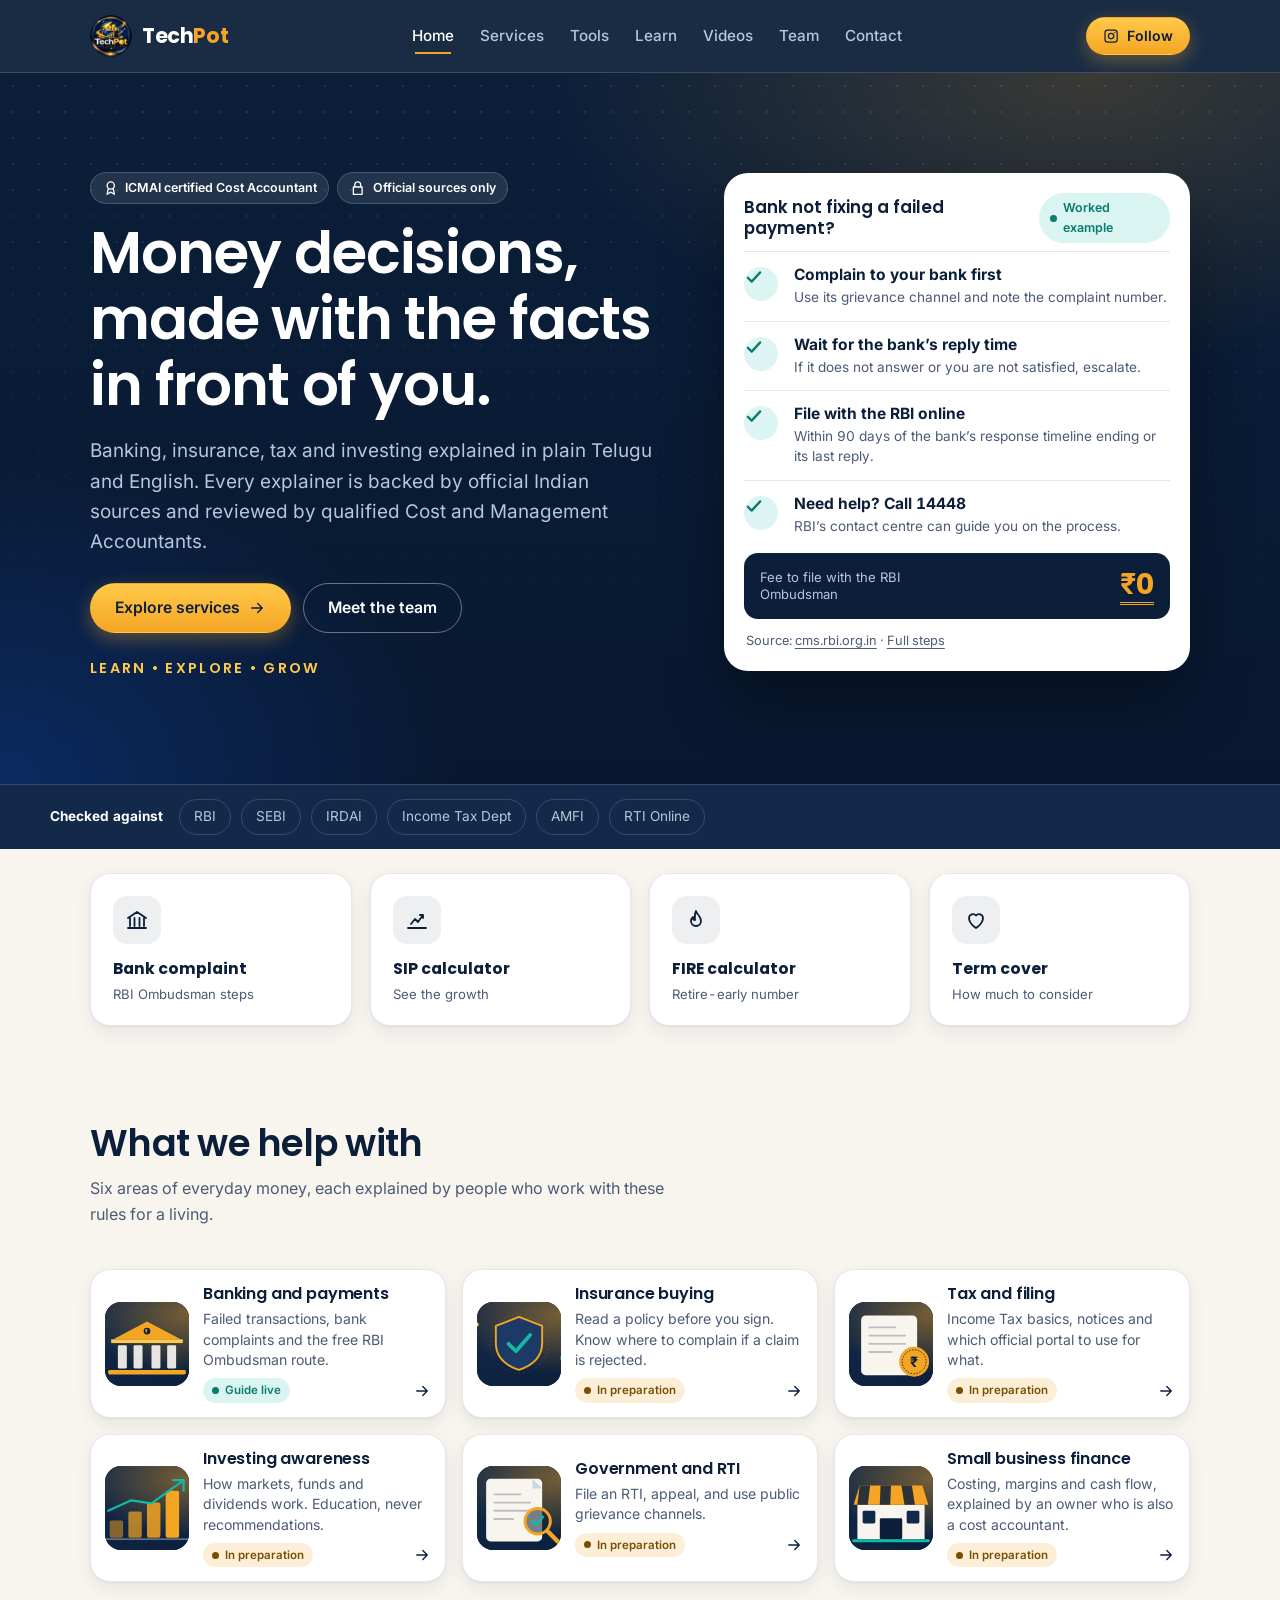
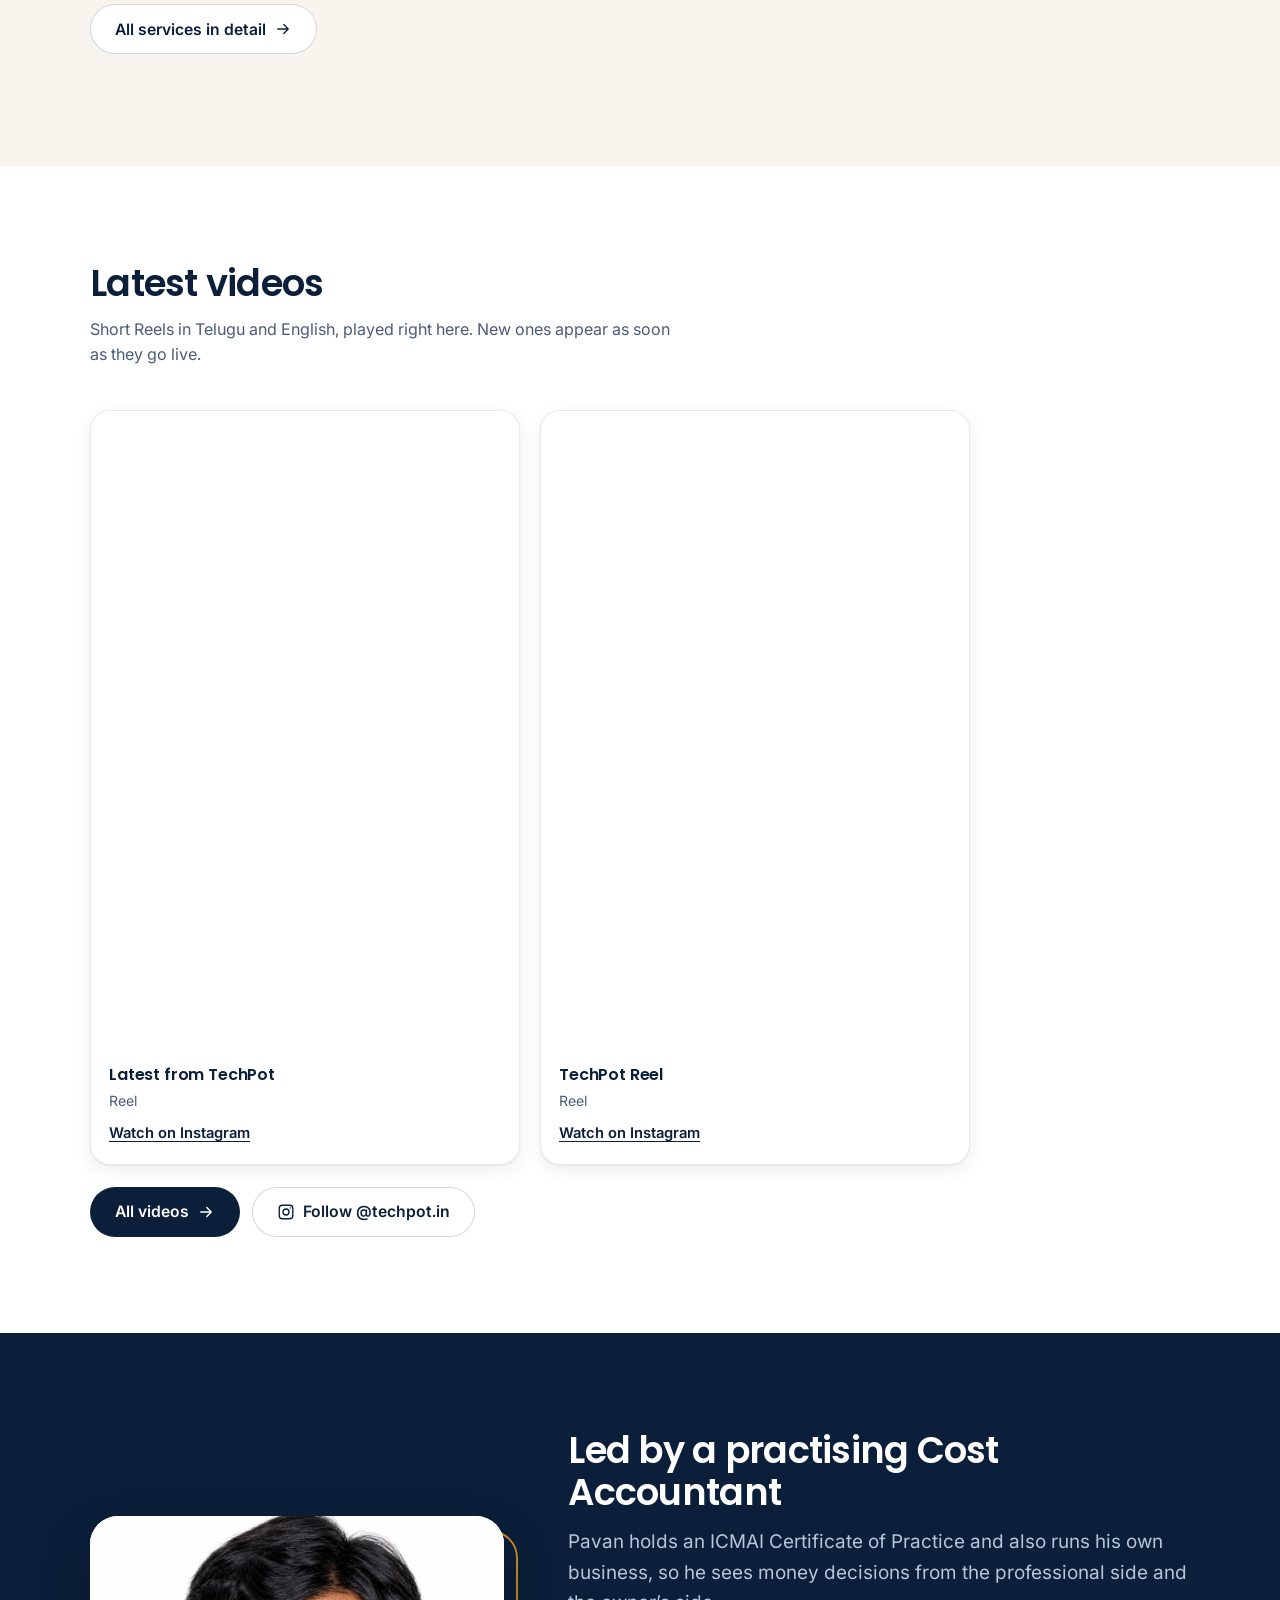
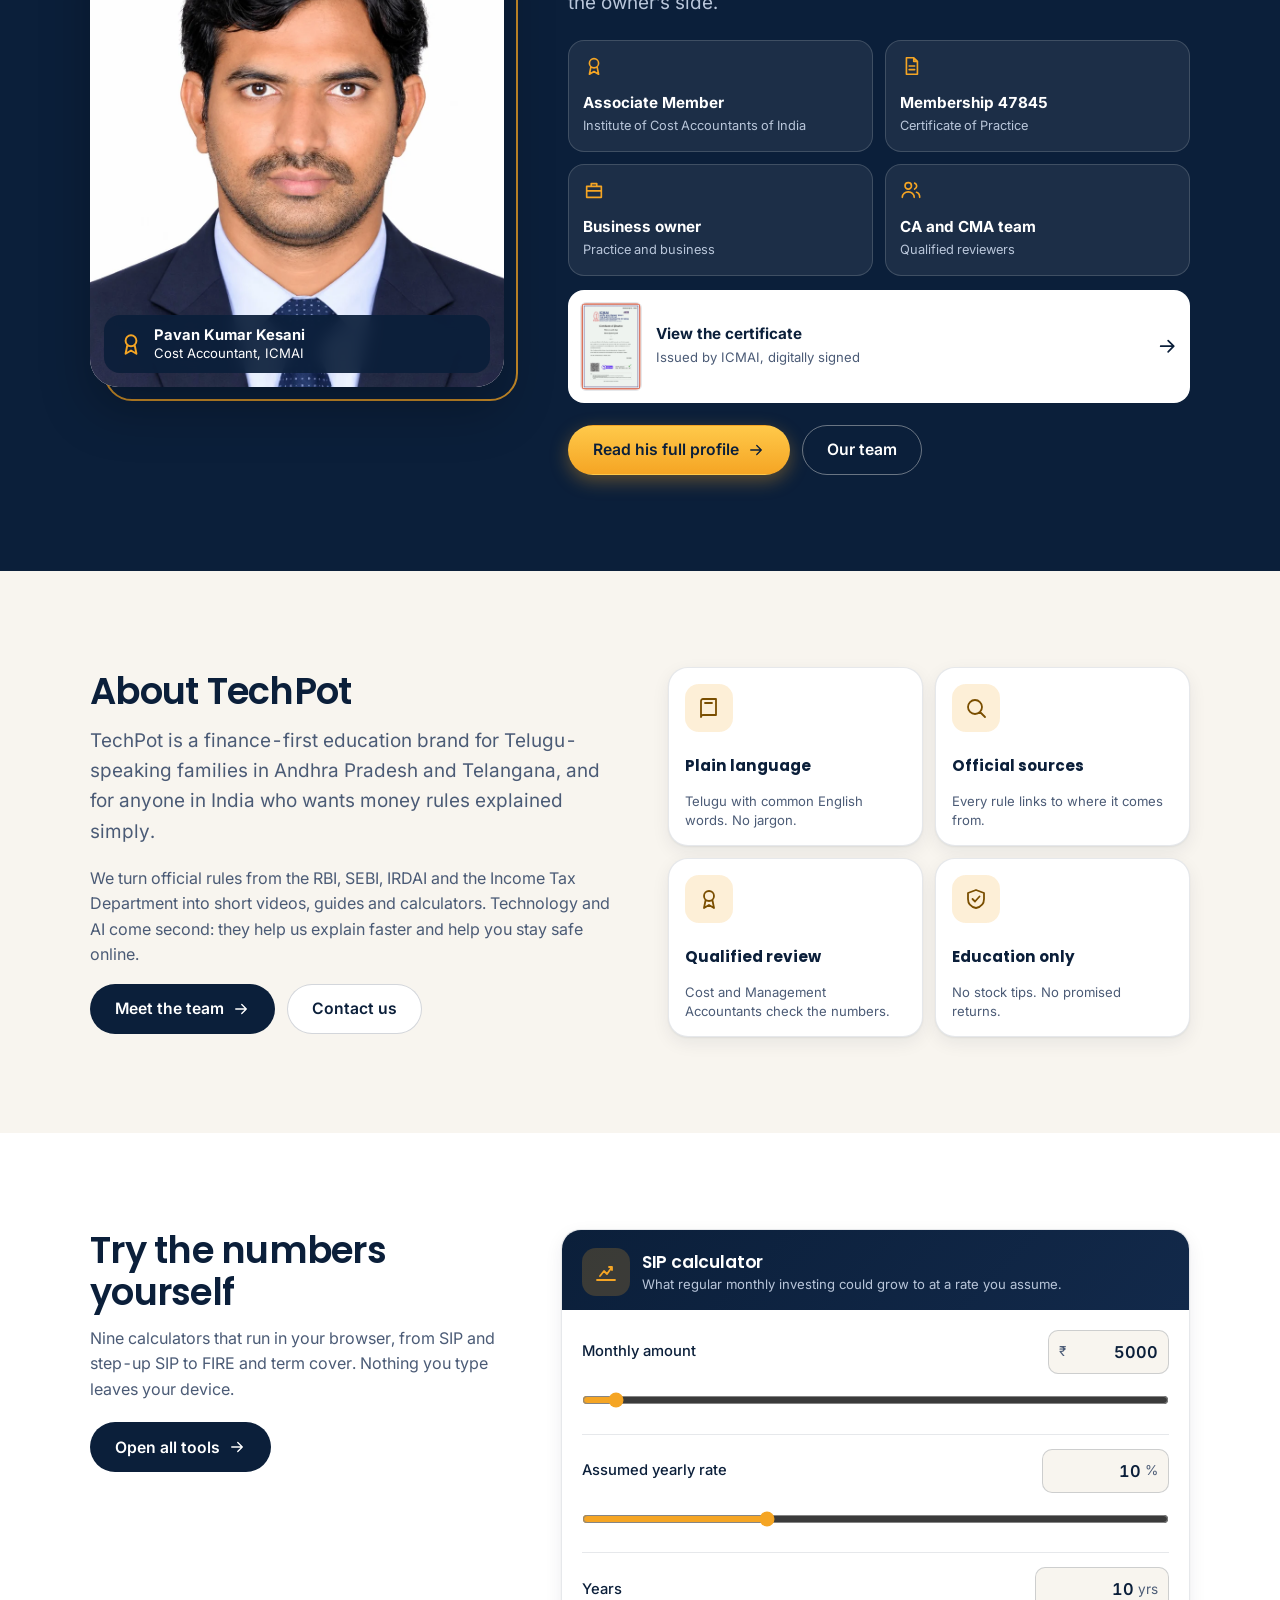
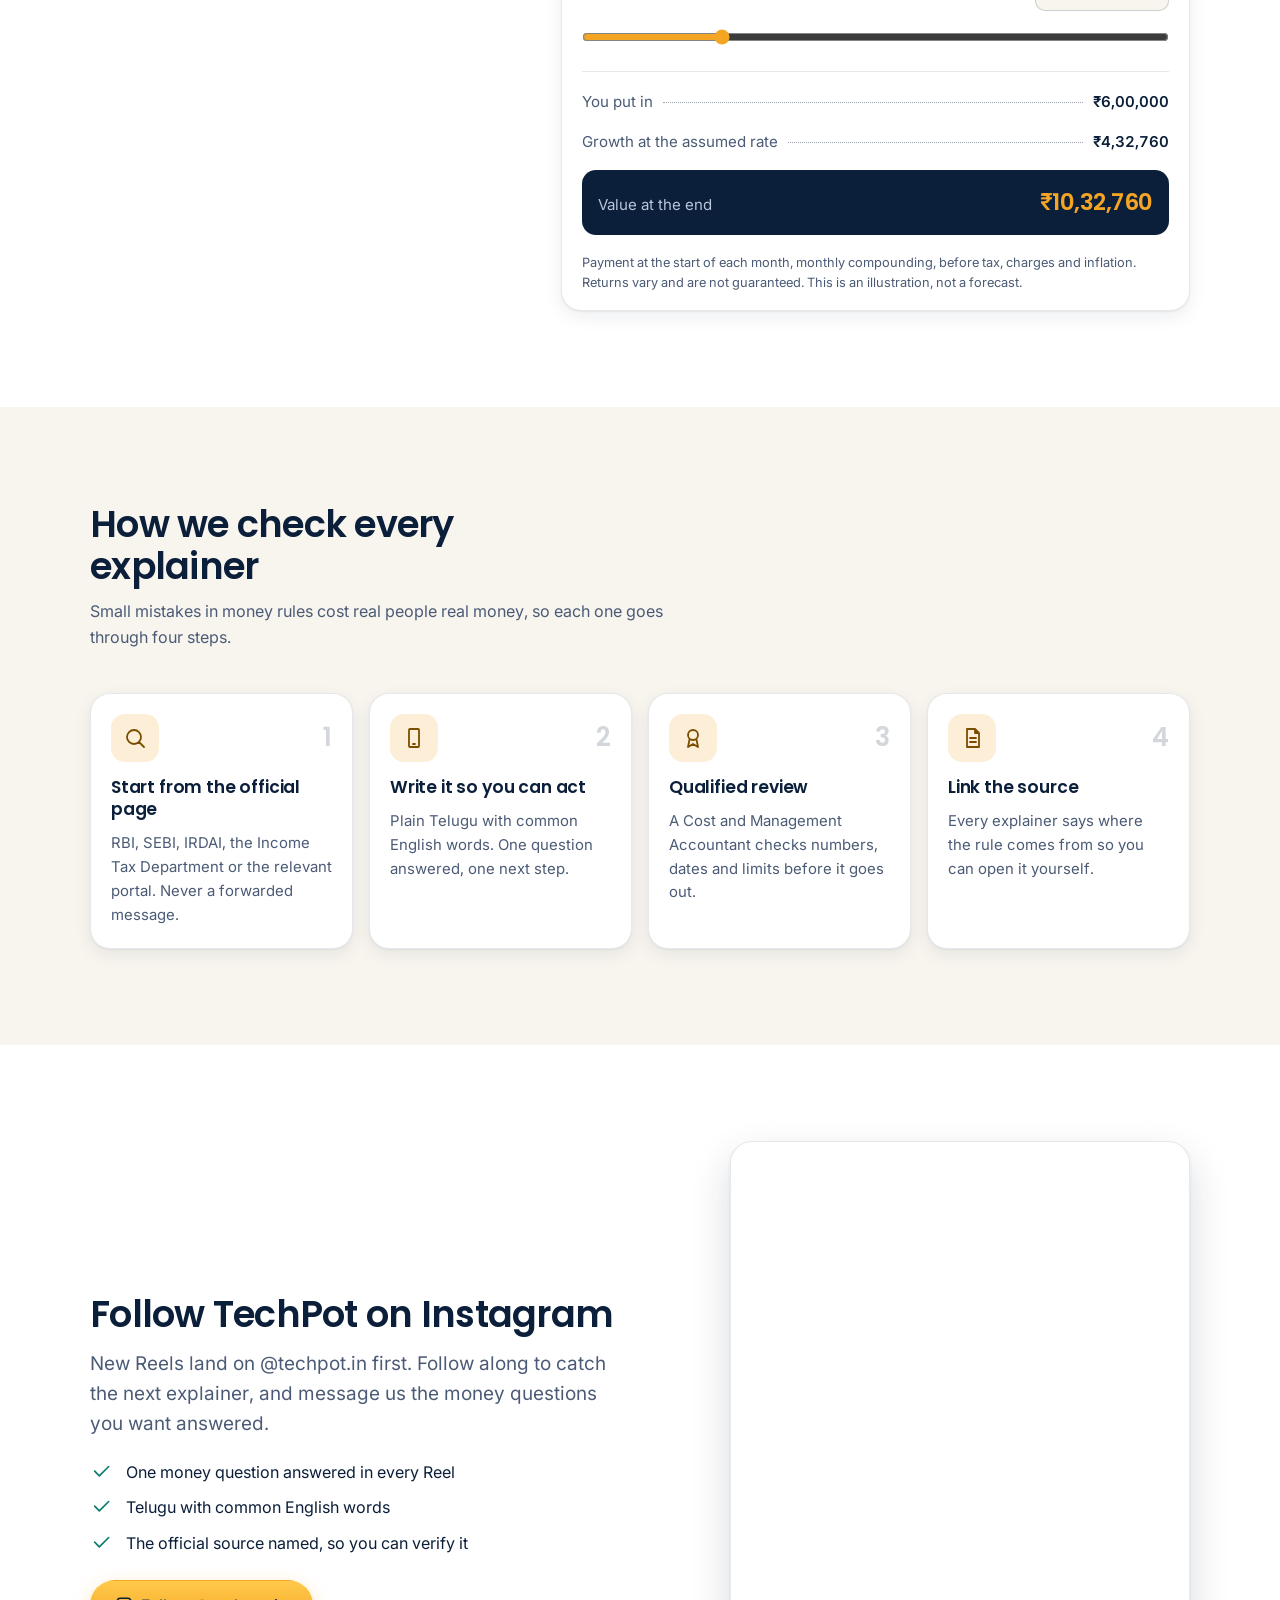
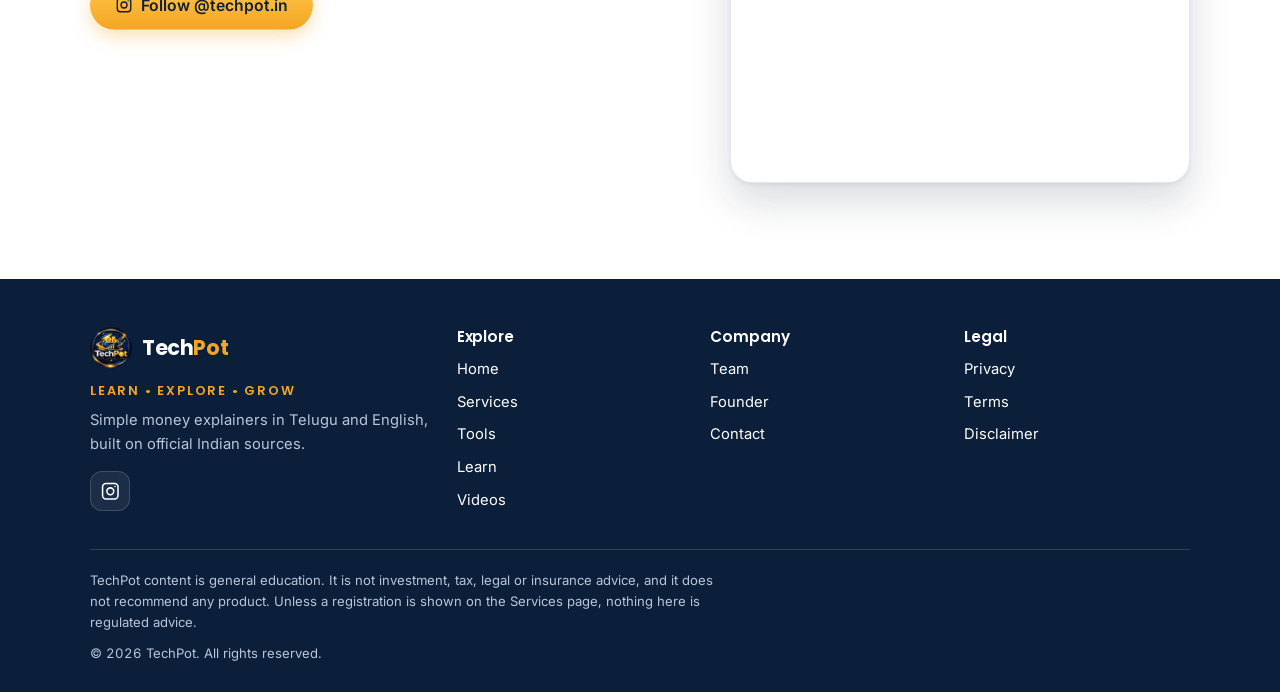
==== commit 2b8395b2: "Polish: Instagram profile section, one-line CTA, new tagline and footer, SEO titles, document-style " ====
--- a/index.html
+++ b/index.html
@@ -3,16 +3,20 @@
 <head>
 <meta charset="utf-8">
 <meta name="viewport" content="width=device-width, initial-scale=1, viewport-fit=cover">
-<title>TechPot | Right Knowledge. Right Direction. Better Decisions.</title>
-<meta name="description" content="Finance, banking, insurance and tax explained in simple Telugu and English, checked against official Indian sources and led by a practising Cost Accountant.">
+<title>TechPot | Simple Finance Explained in Telugu and English</title>
+<meta name="description" content="Learn banking, tax, insurance and investing in simple Telugu and English. Free SIP, FIRE and EMI calculators, checked against RBI, SEBI and IRDAI sources.">
 <meta name="theme-color" content="#0B1F3A">
+<script>document.documentElement.className+=" js"</script>
 
-<meta property="og:title" content="TechPot | Right Knowledge. Right Direction. Better Decisions.">
-<meta property="og:description" content="Finance, banking, insurance and tax explained in simple Telugu and English, checked against official Indian sources and led by a practising Cost Accountant.">
+<meta property="og:title" content="TechPot | Simple Finance Explained in Telugu and English">
+<meta property="og:description" content="Learn banking, tax, insurance and investing in simple Telugu and English. Free SIP, FIRE and EMI calculators, checked against RBI, SEBI and IRDAI sources.">
 <meta property="og:type" content="website">
+<meta property="og:site_name" content="TechPot">
 <meta property="og:url" content="https://techpot.in/">
 <meta property="og:image" content="https://techpot.in/assets/img/og.png">
 <meta name="twitter:card" content="summary_large_image">
+<meta name="twitter:title" content="TechPot | Simple Finance Explained in Telugu and English">
+<meta name="twitter:description" content="Learn banking, tax, insurance and investing in simple Telugu and English. Free SIP, FIRE and EMI calculators, checked against RBI, SEBI and IRDAI sources.">
 <link rel="canonical" href="https://techpot.in/">
 <link rel="icon" type="image/png" sizes="32x32" href="assets/img/favicon-32.png">
 <link rel="icon" type="image/png" sizes="192x192" href="assets/img/favicon-192.png">
@@ -20,7 +24,7 @@
 <link rel="preload" href="assets/fonts/poppins-latin-600-normal.woff2" as="font" type="font/woff2" crossorigin>
 <link rel="preload" href="assets/fonts/inter-latin-wght-normal.woff2" as="font" type="font/woff2" crossorigin>
 <link rel="stylesheet" href="style.css">
-<script type="application/ld+json">{"@context":"https://schema.org","@type":"Organization","name":"TechPot","url":"https://techpot.in/","logo":"https://techpot.in/assets/img/logo-512.png","slogan":"Right Knowledge. Right Direction. Better Decisions.","sameAs":["https://instagram.com/techpot.in"]}</script>
+<script type="application/ld+json">{"@context":"https://schema.org","@type":"Organization","name":"TechPot","url":"https://techpot.in/","logo":"https://techpot.in/assets/img/logo-512.png","slogan":"Learn, Explore, Grow","sameAs":["https://instagram.com/techpot.in"]}</script>
 </head>
 <body>
 <svg width="0" height="0" style="position:absolute" aria-hidden="true"><defs><symbol id="i-home" viewBox="0 0 24 24"><path d="M3 11l9-8 9 8M5 10v10h5v-6h4v6h5V10"/></symbol><symbol id="i-bank" viewBox="0 0 24 24"><path d="M3 10l9-6 9 6M5 10v8M9.5 10v8M14.5 10v8M19 10v8M3 20h18"/></symbol><symbol id="i-shield" viewBox="0 0 24 24"><path d="M12 3l8 3v6c0 5-3.5 8-8 9-4.5-1-8-4-8-9V6zM8.5 12l2.5 2.5 4.5-5"/></symbol><symbol id="i-receipt" viewBox="0 0 24 24"><path d="M6 3h12v18l-3-2-3 2-3-2-3 2zM9 8h6M9 12h6"/></symbol><symbol id="i-chart" viewBox="0 0 24 24"><path d="M3 20h18M6 16l4-5 3 3 5-7M15 7h3v3"/></symbol><symbol id="i-doc" viewBox="0 0 24 24"><path d="M7 3h8l4 4v14H7zM15 3v4h4M10 12h6M10 16h6"/></symbol><symbol id="i-store" viewBox="0 0 24 24"><path d="M4 9l1.5-5h13L20 9M4 9v11h16V9M4 9c0 1.7 1.3 3 3 3s3-1.3 3-3c0 1.7 1.3 3 3 3s3-1.3 3-3c0 1.7 1.3 3 3 3M10 20v-5h4v5"/></symbol><symbol id="i-chip" viewBox="0 0 24 24"><path d="M8 8h8v8H8zM10 3v3M14 3v3M10 18v3M14 18v3M3 10h3M3 14h3M18 10h3M18 14h3"/></symbol><symbol id="i-check" viewBox="0 0 24 24"><path d="M5 12l5 5L20 7"/></symbol><symbol id="i-arrow" viewBox="0 0 24 24"><path d="M5 12h14M13 6l6 6-6 6"/></symbol><symbol id="i-calc" viewBox="0 0 24 24"><path d="M6 3h12v18H6zM9 7h6M9 12h.01M12 12h.01M15 12h.01M9 16h.01M12 16h.01M15 16h.01"/></symbol><symbol id="i-rupee" viewBox="0 0 24 24"><path d="M7 5h10M7 9h10M7 5c5 0 7 2 7 4s-2 4-7 4l7 6"/></symbol><symbol id="i-award" viewBox="0 0 24 24"><path d="M12 14a5 5 0 100-10 5 5 0 000 10zM8.5 13.5L7 21l5-3 5 3-1.5-7.5"/></symbol><symbol id="i-pin" viewBox="0 0 24 24"><path d="M12 21s7-6 7-11a7 7 0 10-14 0c0 5 7 11 7 11zM12 12a2 2 0 100-4 2 2 0 000 4z"/></symbol><symbol id="i-lock" viewBox="0 0 24 24"><path d="M6 11h12v10H6zM8 11V8a4 4 0 018 0v3"/></symbol><symbol id="i-search" viewBox="0 0 24 24"><path d="M11 18a7 7 0 100-14 7 7 0 000 14zM21 21l-5-5"/></symbol><symbol id="i-users" viewBox="0 0 24 24"><path d="M9 11a3.5 3.5 0 100-7 3.5 3.5 0 000 7zM2.5 20c0-3.5 3-6 6.5-6s6.5 2.5 6.5 6M16 4.5a3.5 3.5 0 010 6.5M18 14.5c2 .7 3.5 2.5 3.5 5.5"/></symbol><symbol id="i-grid" viewBox="0 0 24 24"><path d="M4 4h7v7H4zM13 4h7v7h-7zM4 13h7v7H4zM13 13h7v7h-7z"/></symbol><symbol id="i-book" viewBox="0 0 24 24"><path d="M4 5a2 2 0 012-2h13v16H6a2 2 0 00-2 2zM4 19V5M8 7h7"/></symbol><symbol id="i-user" viewBox="0 0 24 24"><path d="M12 12a4 4 0 100-8 4 4 0 000 8zM4 21c0-4 3.5-7 8-7s8 3 8 7"/></symbol><symbol id="i-insta" viewBox="0 0 24 24"><path d="M7 3h10a4 4 0 014 4v10a4 4 0 01-4 4H7a4 4 0 01-4-4V7a4 4 0 014-4zM12 16a4 4 0 100-8 4 4 0 000 8zM17.5 6.5h.01"/></symbol><symbol id="i-mail" viewBox="0 0 24 24"><path d="M3 6h18v12H3zM3 7l9 6 9-6"/></symbol><symbol id="i-zoom" viewBox="0 0 24 24"><path d="M11 18a7 7 0 100-14 7 7 0 000 14zM21 21l-5-5M11 8v6M8 11h6"/></symbol><symbol id="i-info" viewBox="0 0 24 24"><path d="M12 21a9 9 0 100-18 9 9 0 000 18zM12 8v5M12 16.5h.01"/></symbol><symbol id="i-clock" viewBox="0 0 24 24"><path d="M12 21a9 9 0 100-18 9 9 0 000 18zM12 7v5l3 2"/></symbol><symbol id="i-briefcase" viewBox="0 0 24 24"><path d="M4 8h16v12H4zM9 8V5h6v3M4 13h16"/></symbol><symbol id="i-phone" viewBox="0 0 24 24"><path d="M8 3h8a1 1 0 011 1v16a1 1 0 01-1 1H8a1 1 0 01-1-1V4a1 1 0 011-1zM11 18h2"/></symbol><symbol id="i-wallet" viewBox="0 0 24 24"><path d="M3 7h15a3 3 0 013 3v8a2 2 0 01-2 2H5a2 2 0 01-2-2zM3 7V6a2 2 0 012-2h11M16 14h2"/></symbol><symbol id="i-menu" viewBox="0 0 24 24"><path d="M4 7h16M4 12h16M4 17h16"/></symbol><symbol id="i-close" viewBox="0 0 24 24"><path d="M6 6l12 12M18 6L6 18"/></symbol><symbol id="i-video" viewBox="0 0 24 24"><path d="M3 6h12v12H3zM15 10l6-3v10l-6-3"/></symbol><symbol id="i-chat" viewBox="0 0 24 24"><path d="M4 5h16v11H9l-5 4z"/></symbol><symbol id="i-flame" viewBox="0 0 24 24"><path d="M12 3c1 4 5 5 5 10a5 5 0 01-10 0c0-2 1-3 2-4 0 2 1 3 2 3 0-3-1-5 1-9z"/></symbol><symbol id="i-target" viewBox="0 0 24 24"><path d="M12 21a9 9 0 100-18 9 9 0 000 18zM12 16a4 4 0 100-8 4 4 0 000 8zM12 12h.01"/></symbol><symbol id="i-stairs" viewBox="0 0 24 24"><path d="M3 20h5v-5h5v-5h5V5h3"/></symbol><symbol id="i-heart" viewBox="0 0 24 24"><path d="M12 20s-7-4.5-7-10a4 4 0 017-2.5A4 4 0 0119 10c0 5.5-7 10-7 10z"/></symbol><symbol id="i-plus" viewBox="0 0 24 24"><path d="M12 5v14M5 12h14"/></symbol><symbol id="i-scale" viewBox="0 0 24 24"><path d="M12 4v16M6 20h12M5 7h14M5 7l-2.5 6a3 3 0 005 0zM19 7l-2.5 6a3 3 0 005 0z"/></symbol><symbol id="i-eye" viewBox="0 0 24 24"><path d="M2 12s4-7 10-7 10 7 10 7-4 7-10 7S2 12 2 12zM12 15a3 3 0 100-6 3 3 0 000 6z"/></symbol></defs></svg>
@@ -35,7 +39,7 @@
 <h1>Money decisions, made with the facts in front of you.</h1>
 <p class="lead">Banking, insurance, tax and investing explained in plain Telugu and English. Every explainer is backed by official Indian sources and reviewed by qualified Cost and Management Accountants.</p>
 <div class="btn-row"><a class="btn btn--gold" href="services.html">Explore services <svg class="ic " aria-hidden="true"><use href="#i-arrow"/></svg></a><a class="btn btn--line" href="team.html">Meet the team</a></div>
-<p class="motto"><span>Right Knowledge. Right Direction. Better Decisions.</span><span lang="te">సరైన జ్ఞానం. సరైన దిశ. మంచి నిర్ణయాలు.</span></p>
+<p class="motto">Learn &bull; Explore &bull; Grow</p>
 </div>
 <div class="appcard" role="group" aria-label="Worked example: complaining to the RBI Ombudsman">
 <div class="appcard__top"><span class="appcard__title">Bank not fixing a failed payment?</span><span class="pill pill--live">Worked example</span></div>
@@ -102,25 +106,28 @@
 <div class="cards cards--4" style="grid-template-columns:repeat(auto-fit,minmax(min(100%,230px),1fr))">
 <div class="card how"><div class="how__top"><span class="tile tile--gold"><svg class="ic " aria-hidden="true"><use href="#i-search"/></svg></span><span class="how__n">1</span></div><h3>Start from the official page</h3><p>RBI, SEBI, IRDAI, the Income Tax Department or the relevant portal. Never a forwarded message.</p></div><div class="card how"><div class="how__top"><span class="tile tile--gold"><svg class="ic " aria-hidden="true"><use href="#i-phone"/></svg></span><span class="how__n">2</span></div><h3>Write it so you can act</h3><p>Plain Telugu with common English words. One question answered, one next step.</p></div><div class="card how"><div class="how__top"><span class="tile tile--gold"><svg class="ic " aria-hidden="true"><use href="#i-award"/></svg></span><span class="how__n">3</span></div><h3>Qualified review</h3><p>A Cost and Management Accountant checks numbers, dates and limits before it goes out.</p></div><div class="card how"><div class="how__top"><span class="tile tile--gold"><svg class="ic " aria-hidden="true"><use href="#i-doc"/></svg></span><span class="how__n">4</span></div><h3>Link the source</h3><p>Every explainer says where the rule comes from so you can open it yourself.</p></div>
 </div></div></section>
-<section class="block" style="padding-bottom:0"><div class="wrap"><div class="cta"><div><h2>Have a money question you are unsure about?</h2>
-<p>Send it to us on Instagram. The questions we hear most often become the next explainer, checked against the official source first.</p></div>
-<div class="cta__side"><img src="assets/img/logo-round.webp" width="120" height="120" alt="TechPot logo" loading="lazy">
-<div class="btn-row"><a class="btn btn--gold" href="https://instagram.com/techpot.in" target="_blank" rel="noopener"><svg class="ic " aria-hidden="true"><use href="#i-insta"/></svg> Message us</a>
-<a class="btn btn--line" href="contact.html">All contact options</a></div></div></div></div></section>
+
+<section class="block block--white"><div class="wrap split split--even follow">
+<div class="follow__text"><h2>Follow TechPot on Instagram</h2>
+<p class="muted lead" style="margin-top:14px">New Reels land on @techpot.in first. Follow along to catch the next explainer, and message us the money questions you want answered.</p>
+<ul class="checklist" style="margin-top:20px"><li><svg class="ic " aria-hidden="true"><use href="#i-check"/></svg><span>One money question answered in every Reel</span></li><li><svg class="ic " aria-hidden="true"><use href="#i-check"/></svg><span>Telugu with common English words</span></li><li><svg class="ic " aria-hidden="true"><use href="#i-check"/></svg><span>The official source named, so you can verify it</span></li></ul>
+<div class="btn-row" style="margin-top:24px"><a class="btn btn--gold" href="https://instagram.com/techpot.in" target="_blank" rel="noopener"><svg class="ic " aria-hidden="true"><use href="#i-insta"/></svg> Follow @techpot.in</a></div></div>
+<div class="igprofile"><iframe src="https://www.instagram.com/techpot.in/embed/" title="TechPot on Instagram" loading="lazy" scrolling="no" allowtransparency="true" height="640"></iframe></div>
+</div></section>
 
 </main>
 <footer class="footer"><div class="wrap">
 <div class="footer__grid">
 <div><a class="logo" href="index.html"><img src="assets/img/logo-round-sm.webp" width="42" height="42" alt=""><span>Tech<span class="logo__pot">Pot</span></span></a>
-<p>Right Knowledge. Right Direction. Better Decisions.</p>
-<p>Finance first, technology second. Explained in simple Telugu and English, checked against official Indian sources.</p>
+<p class="footer__tag">Learn &bull; Explore &bull; Grow</p>
+<p>Simple money explainers in Telugu and English, built on official Indian sources.</p>
 <div class="footer__social"><a href="https://instagram.com/techpot.in" target="_blank" rel="noopener" aria-label="TechPot on Instagram"><svg class="ic " aria-hidden="true"><use href="#i-insta"/></svg></a><a data-contact="email" href="#" hidden aria-label="Email"><svg class="ic " aria-hidden="true"><use href="#i-mail"/></svg></a></div></div>
 <div><h3>Explore</h3><ul><li><a href="index.html">Home</a></li><li><a href="services.html">Services</a></li><li><a href="tools.html">Tools</a></li><li><a href="learn.html">Learn</a></li><li><a href="videos.html">Videos</a></li></ul></div>
 <div><h3>Company</h3><ul><li><a href="team.html">Team</a></li><li><a href="founder.html">Founder</a></li><li><a href="contact.html">Contact</a></li></ul></div>
 <div><h3>Legal</h3><ul><li><a href="privacy.html">Privacy</a></li><li><a href="terms.html">Terms</a></li><li><a href="disclaimer.html">Disclaimer</a></li></ul></div>
 </div>
 <div class="footer__base"><p class="footer__legal">TechPot content is general education. It is not investment, tax, legal or insurance advice, and it does not recommend any product. Unless a registration is shown on the Services page, nothing here is regulated advice.</p>
-<p>&copy; <span id="year">2026</span> TechPot. Website designed and developed by Mounika.</p></div>
+<p>&copy; <span id="year">2026</span> TechPot. All rights reserved.</p></div>
 </div></footer>
 <nav class="tabbar" aria-label="Quick navigation"><a class="tab" href="index.html" aria-current="page"><svg class="ic " aria-hidden="true"><use href="#i-home"/></svg><span>Home</span></a><a class="tab" href="services.html"><svg class="ic " aria-hidden="true"><use href="#i-bank"/></svg><span>Services</span></a><a class="tab" href="tools.html"><svg class="ic " aria-hidden="true"><use href="#i-calc"/></svg><span>Tools</span></a><a class="tab" href="learn.html"><svg class="ic " aria-hidden="true"><use href="#i-book"/></svg><span>Learn</span></a><a class="tab" href="videos.html"><svg class="ic " aria-hidden="true"><use href="#i-video"/></svg><span>Videos</span></a></nav>
 <script src="site-config.js"></script>
--- a/style.css
+++ b/style.css
@@ -336,13 +336,6 @@
 .lightbox__close { position: sticky; top: 8px; float: right; margin: 8px; background: var(--gold); color: var(--navy); border: 0; font: inherit; font-weight: 600; padding: 10px 18px; border-radius: 999px; cursor: pointer; z-index: 2; }
 
 /* CTA */
-.cta { position: relative; overflow: hidden; background: radial-gradient(600px 300px at 100% 0%, rgba(245,165,36,.25), transparent 60%), var(--navy); color: #fff; border-radius: 28px; padding: clamp(26px, 5vw, 56px); display: grid; gap: 22px; align-items: center; }
-@media (min-width: 820px) { .cta { grid-template-columns: 1.3fr .7fr; } }
-.cta h2 { max-width: 20ch; }
-.cta p { color: var(--muted-on-navy); margin: 12px 0 0; }
-.cta img { width: 120px; height: 120px; border-radius: 50%; margin-left: auto; filter: drop-shadow(0 10px 30px rgba(245,165,36,.35)); }
-.cta__side { display: grid; gap: 12px; justify-items: start; }
-@media (min-width: 820px) { .cta__side { justify-items: end; } }
 
 /* footer */
 .footer { background: var(--navy); color: var(--muted-on-navy); padding: 48px 0 28px; margin-top: clamp(40px, 8vw, 96px); font-size: .92rem; }
@@ -576,3 +569,52 @@
 .sec__thumb svg { transition: transform .5s cubic-bezier(.3,.7,.2,1); }
 .sec:target { border-color: var(--gold); box-shadow: 0 0 0 3px rgba(245,165,36,.35), var(--sh-lg); }
 .sec:target::before { transform: scaleY(1); }
+
+/* ---- closing call to action: one line, one button ---- */
+.cta-sec { background: #fff; padding: clamp(36px, 6vw, 64px) 0; }
+.block--white + .cta-sec { background: var(--paper); }
+.cta { position: relative; overflow: hidden; display: grid; gap: 18px; align-items: center; justify-items: start; background: radial-gradient(520px 260px at 100% 0%, rgba(245,165,36,.28), transparent 62%), var(--navy); color: #fff; border-radius: 24px; padding: clamp(24px, 4vw, 40px) clamp(22px, 4vw, 44px); box-shadow: var(--sh-lg); }
+.cta h2 { font-size: clamp(1.05rem, 4.7vw, 1.9rem); line-height: 1.2; max-width: none; }
+.cta p { color: var(--muted-on-navy); margin: 8px 0 0; }
+@media (min-width: 820px) { .cta { grid-template-columns: 1fr auto; } .cta h2 { white-space: nowrap; } }
+main:has(> .cta-sec:last-child) + .footer, main:has(> .block--white:last-child) + .footer { margin-top: 0; }
+
+/* ---- footer tagline ---- */
+.footer__tag { color: var(--gold); font-family: var(--head); font-weight: 600; letter-spacing: .14em; text-transform: uppercase; font-size: .8rem; margin: 0 0 8px; }
+.motto { font-family: var(--head); font-weight: 600; letter-spacing: .16em; text-transform: uppercase; font-size: .9rem; color: var(--gold-2); }
+
+/* ---- Instagram profile section ---- */
+.follow { align-items: center; }
+.igprofile { width: 100%; max-width: 460px; margin-inline: auto; border-radius: 22px; overflow: hidden; background: #fff; border: 1px solid var(--line); box-shadow: var(--sh-lg); }
+.igprofile iframe { display: block; width: 100%; border: 0; min-height: 640px; }
+@media (min-width: 900px) { .igprofile { margin-inline: 0 0; justify-self: end; } }
+
+/* ---- legal documents: one clean page, no boxes ---- */
+.doc { display: grid; gap: 28px; align-items: start; }
+.doc__toc { display: none; }
+@media (min-width: 900px) {
+  .doc { grid-template-columns: 250px minmax(0, 1fr); gap: 72px; }
+  .doc__toc { display: block; position: sticky; top: 92px; font-size: .92rem; }
+}
+.doc__toc p { margin: 0 0 10px; font-family: var(--head); font-weight: 600; font-size: .95rem; }
+.doc__toc ol { list-style: none; margin: 0; padding: 0; border-left: 1px solid var(--line-strong); }
+.doc__toc a { display: block; padding: 7px 0 7px 16px; margin-left: -1px; border-left: 2px solid transparent; color: var(--muted); text-decoration: none; transition: color .2s, border-color .2s; }
+.doc__toc a:hover, .doc__toc a.on { color: var(--navy); border-left-color: var(--gold); }
+.doc__body { max-width: 70ch; }
+.doc .stamp { margin: 0 0 18px; color: var(--muted); font-size: .88rem; }
+.glance { list-style: none; margin: 0 0 8px; padding: 14px 0; display: flex; flex-wrap: wrap; gap: 8px 26px; border-block: 1px solid var(--line); }
+.glance li { display: flex; align-items: center; gap: 8px; font-weight: 600; font-size: .92rem; }
+.glance .ic { color: var(--teal-ink); width: 1.15em; height: 1.15em; }
+.doc__sec { padding: 26px 0 4px; scroll-margin-top: 90px; }
+.doc__sec + .doc__sec { border-top: 1px solid var(--line); margin-top: 22px; }
+.doc__sec h2 { font-size: 1.22rem; margin-bottom: 10px; }
+.doc__sec p { color: var(--muted); margin: 0 0 1em; }
+
+/* ---- scroll effects ---- */
+.progress { position: fixed; inset: 0 0 auto 0; height: 3px; z-index: 80; transform: scaleX(0); transform-origin: 0 50%; background: linear-gradient(90deg, var(--gold-2), var(--gold)); pointer-events: none; }
+.header { transition: box-shadow .3s, background .3s; }
+.header.is-scrolled { box-shadow: 0 10px 30px rgba(5,14,30,.35); }
+@keyframes rise { from { opacity: 0; transform: translateY(22px); } }
+.js .reveal:not(.in) { opacity: 0; }
+.js .reveal.in { animation: rise .75s cubic-bezier(.2,.7,.2,1) var(--rd, 0s) backwards; }
+@media (prefers-reduced-motion: reduce) { .js .reveal:not(.in) { opacity: 1; } .js .reveal.in { animation: none; } .progress { display: none; } }
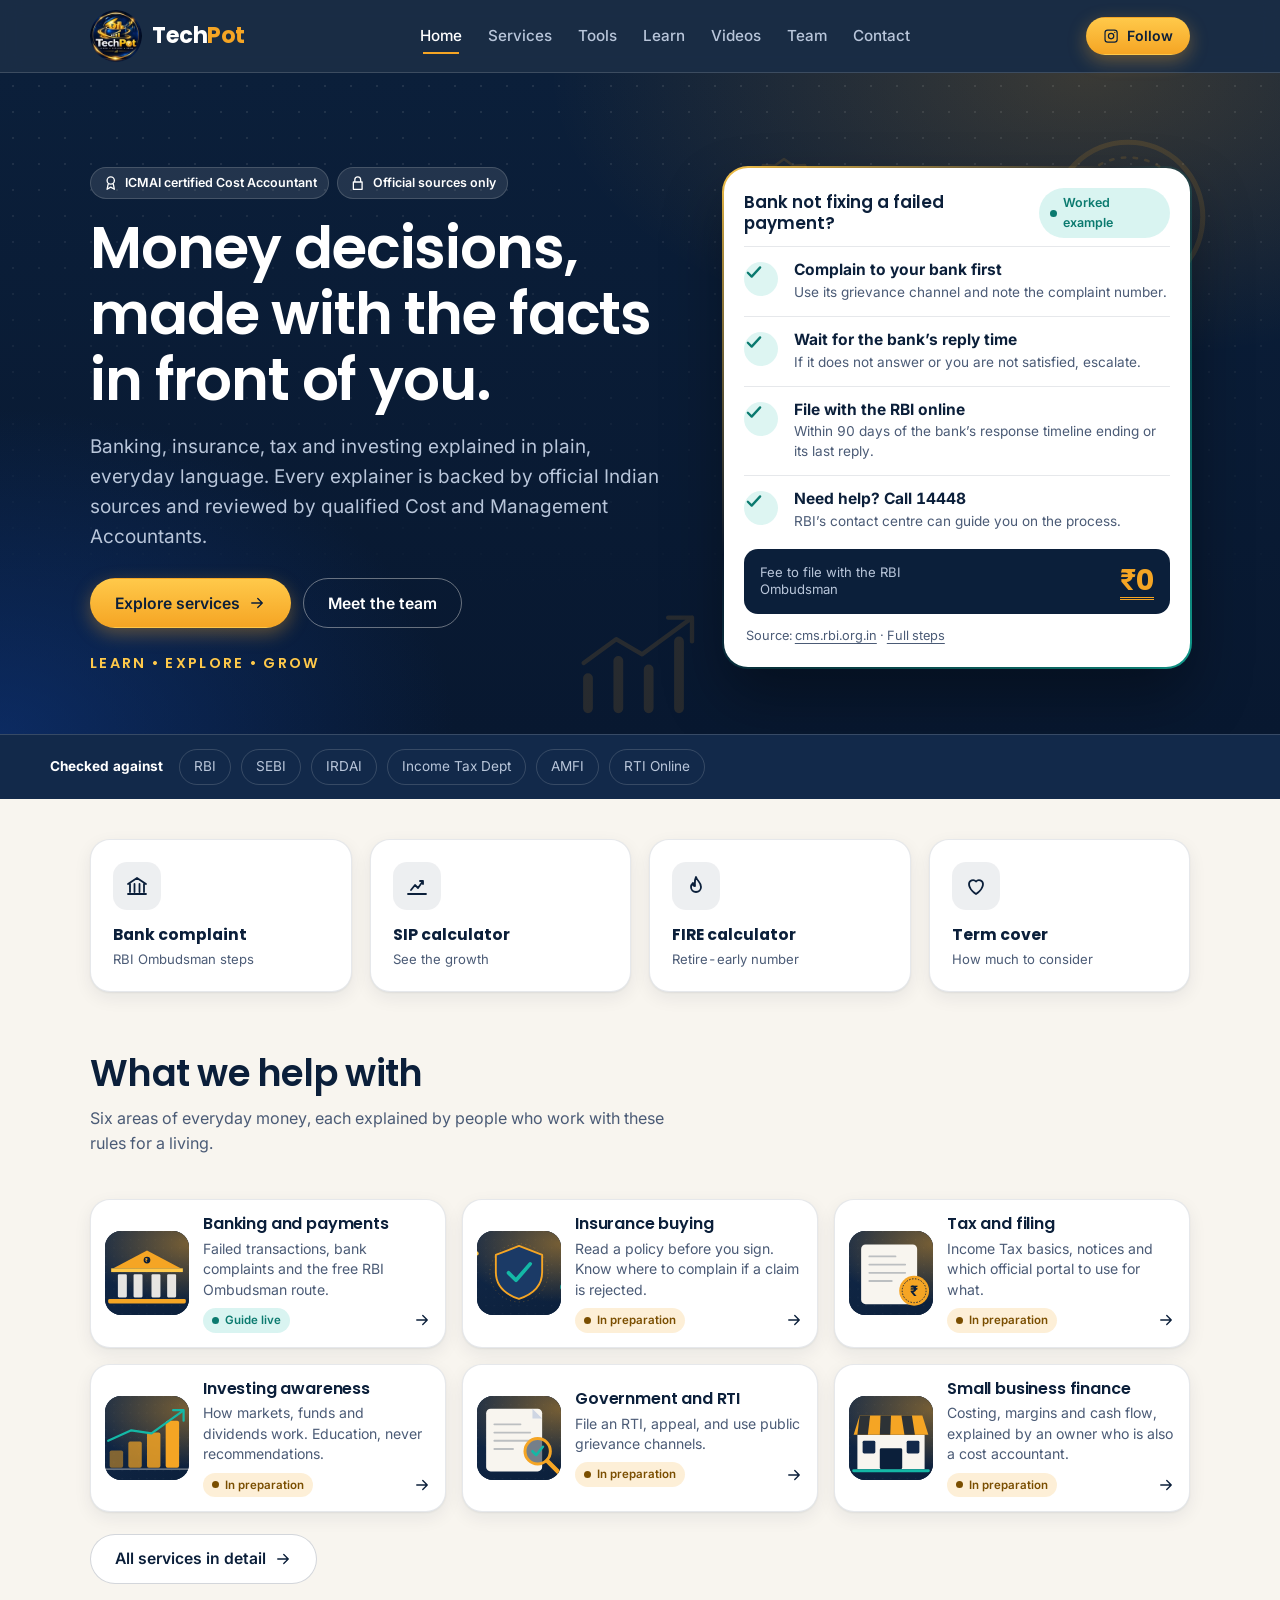
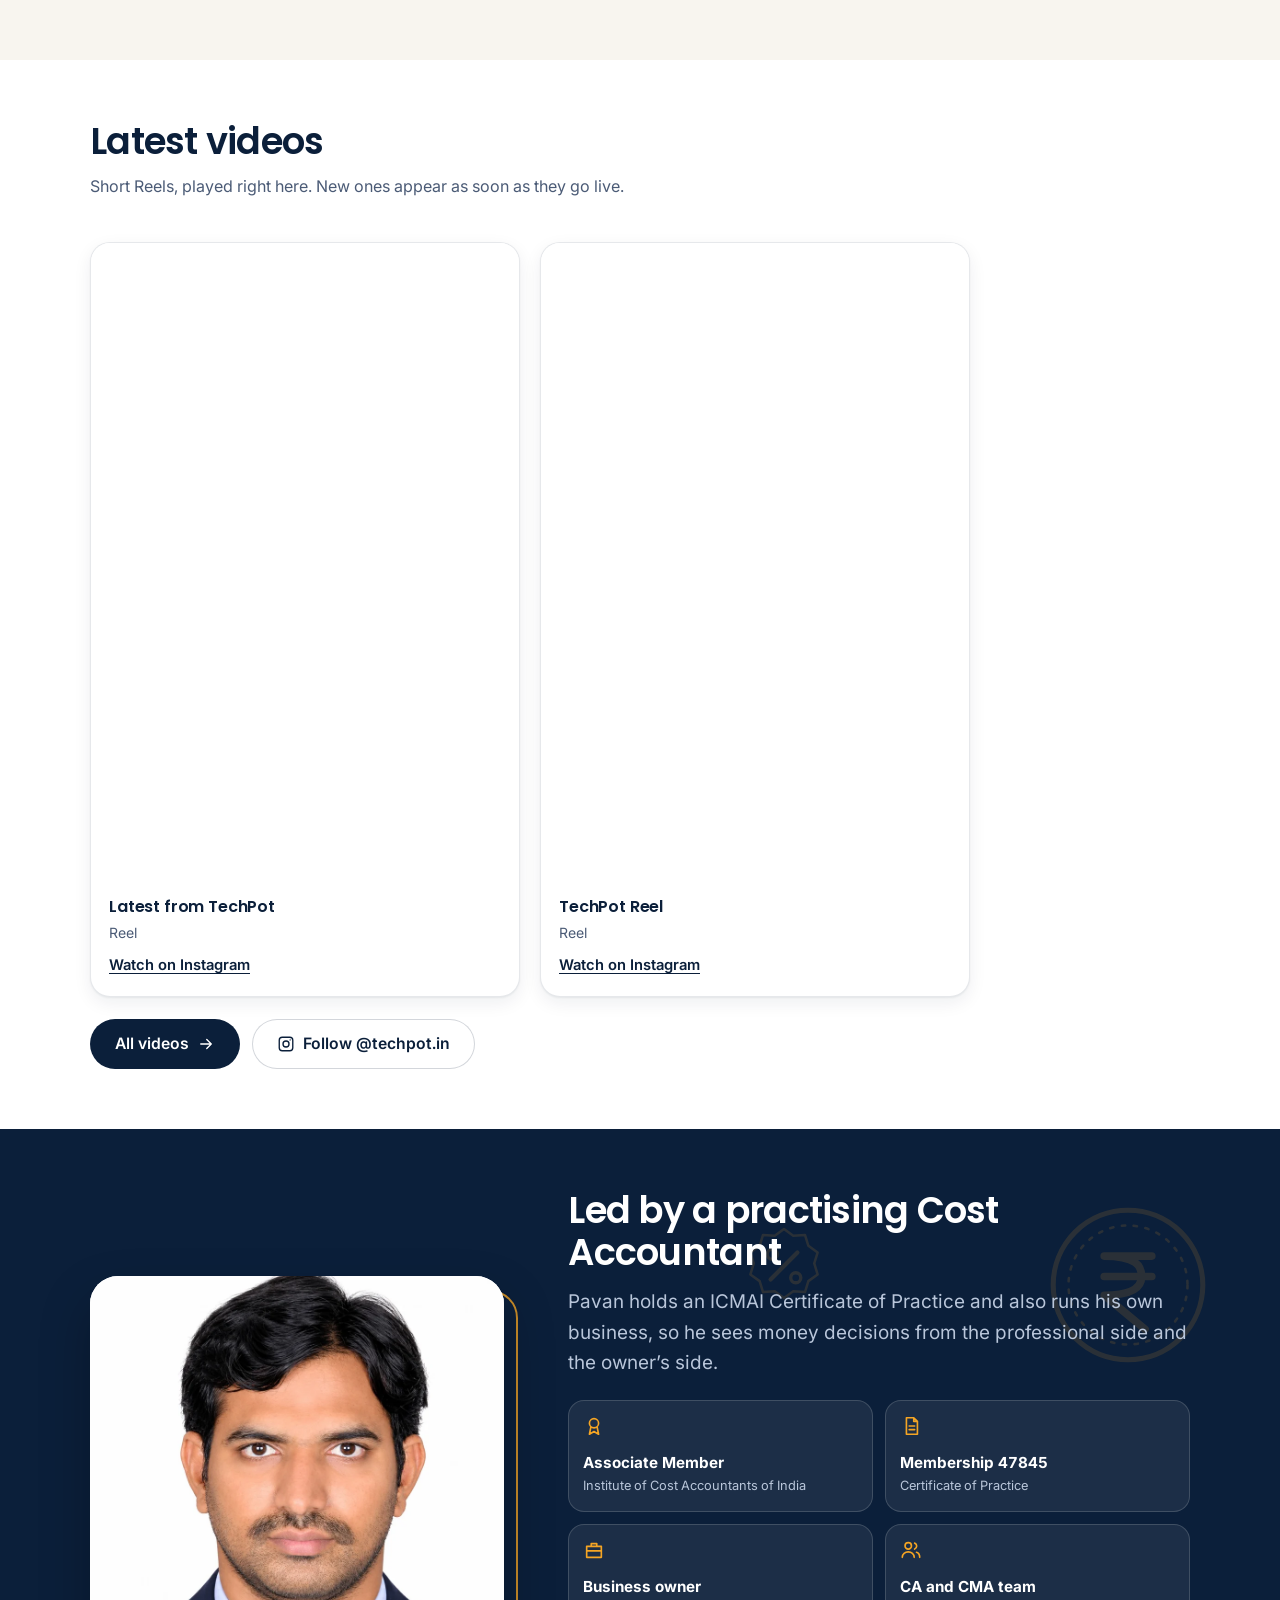
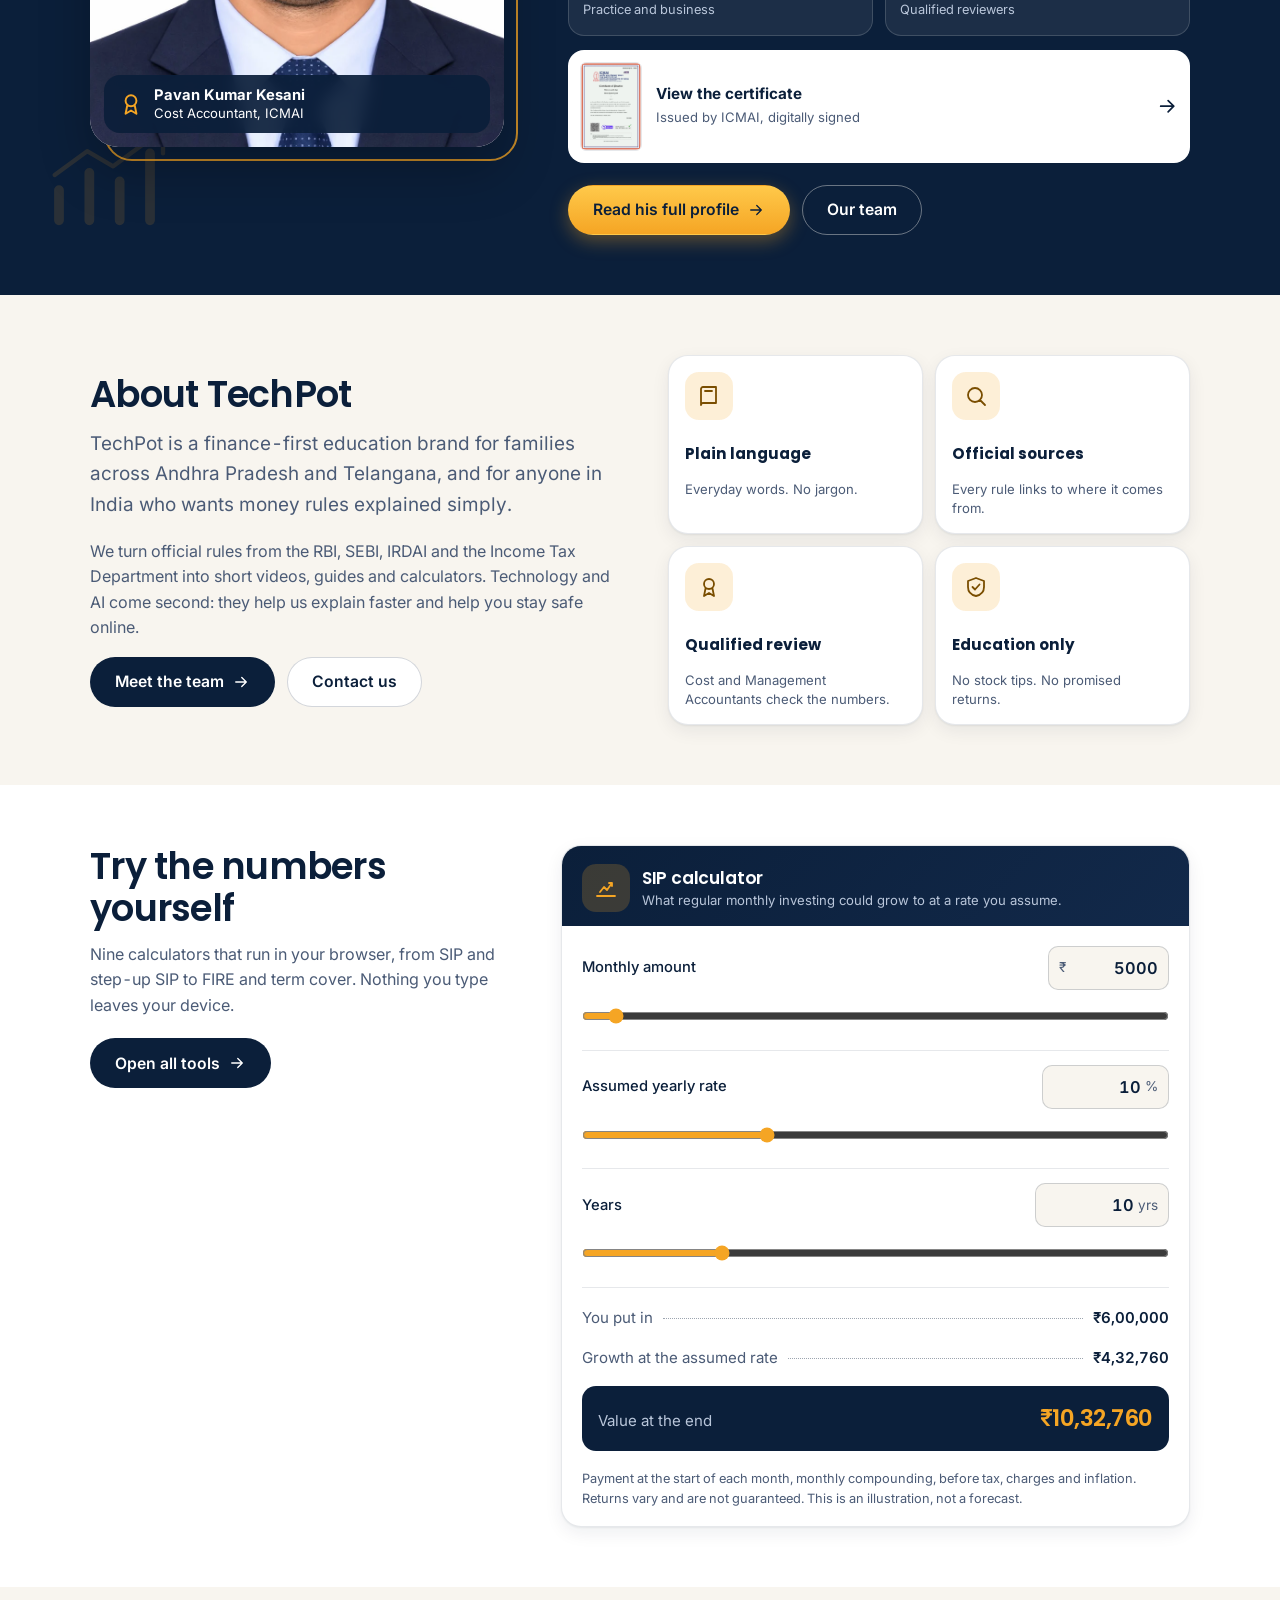
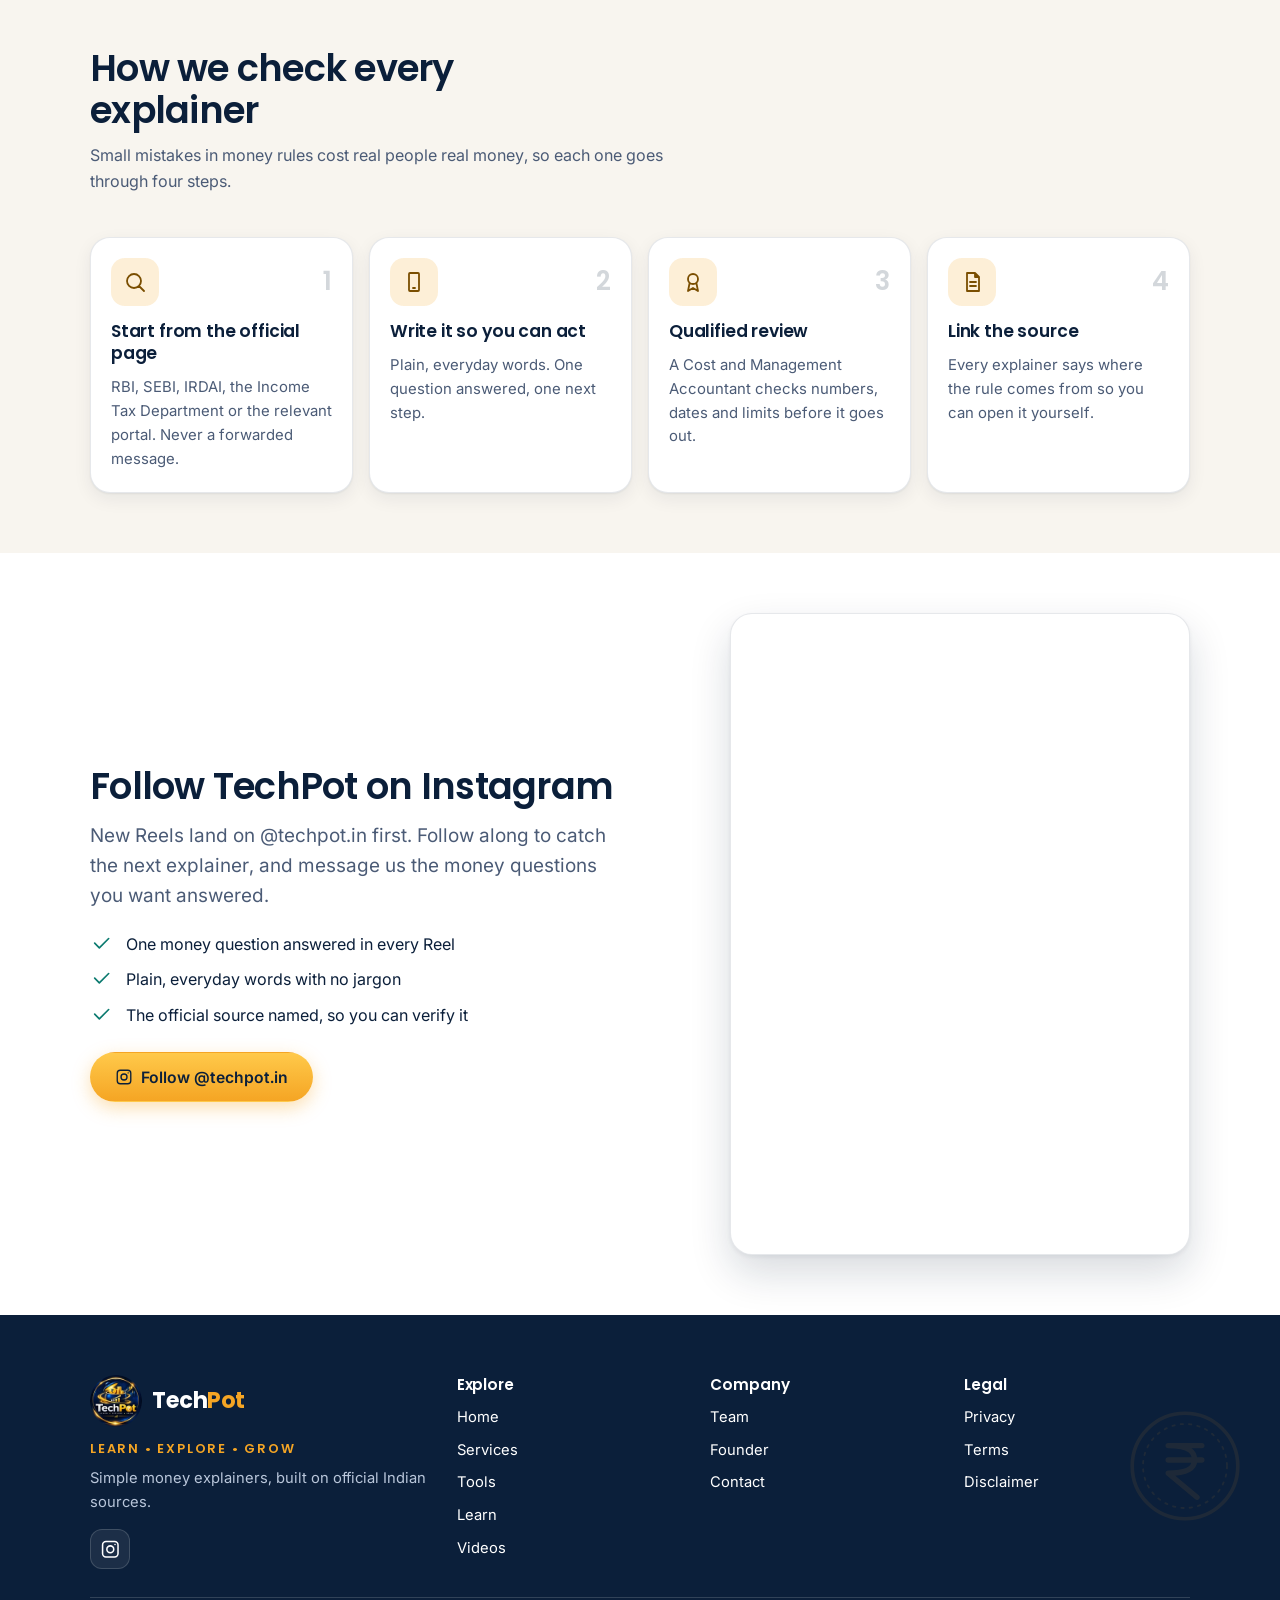
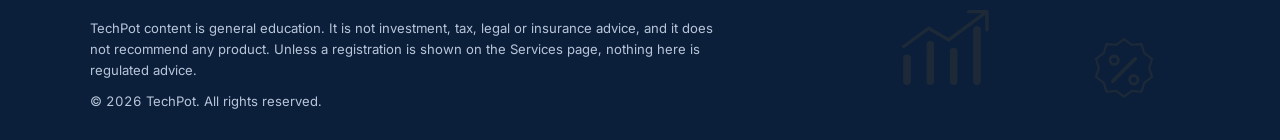
==== commit f5caab89: "Learn hub redesign, consistent 60px section spacing, larger logo, faint finance icons on dark sectio" ====
--- a/index.html
+++ b/index.html
@@ -29,7 +29,7 @@
 <body>
 <svg width="0" height="0" style="position:absolute" aria-hidden="true"><defs><symbol id="i-home" viewBox="0 0 24 24"><path d="M3 11l9-8 9 8M5 10v10h5v-6h4v6h5V10"/></symbol><symbol id="i-bank" viewBox="0 0 24 24"><path d="M3 10l9-6 9 6M5 10v8M9.5 10v8M14.5 10v8M19 10v8M3 20h18"/></symbol><symbol id="i-shield" viewBox="0 0 24 24"><path d="M12 3l8 3v6c0 5-3.5 8-8 9-4.5-1-8-4-8-9V6zM8.5 12l2.5 2.5 4.5-5"/></symbol><symbol id="i-receipt" viewBox="0 0 24 24"><path d="M6 3h12v18l-3-2-3 2-3-2-3 2zM9 8h6M9 12h6"/></symbol><symbol id="i-chart" viewBox="0 0 24 24"><path d="M3 20h18M6 16l4-5 3 3 5-7M15 7h3v3"/></symbol><symbol id="i-doc" viewBox="0 0 24 24"><path d="M7 3h8l4 4v14H7zM15 3v4h4M10 12h6M10 16h6"/></symbol><symbol id="i-store" viewBox="0 0 24 24"><path d="M4 9l1.5-5h13L20 9M4 9v11h16V9M4 9c0 1.7 1.3 3 3 3s3-1.3 3-3c0 1.7 1.3 3 3 3s3-1.3 3-3c0 1.7 1.3 3 3 3M10 20v-5h4v5"/></symbol><symbol id="i-chip" viewBox="0 0 24 24"><path d="M8 8h8v8H8zM10 3v3M14 3v3M10 18v3M14 18v3M3 10h3M3 14h3M18 10h3M18 14h3"/></symbol><symbol id="i-check" viewBox="0 0 24 24"><path d="M5 12l5 5L20 7"/></symbol><symbol id="i-arrow" viewBox="0 0 24 24"><path d="M5 12h14M13 6l6 6-6 6"/></symbol><symbol id="i-calc" viewBox="0 0 24 24"><path d="M6 3h12v18H6zM9 7h6M9 12h.01M12 12h.01M15 12h.01M9 16h.01M12 16h.01M15 16h.01"/></symbol><symbol id="i-rupee" viewBox="0 0 24 24"><path d="M7 5h10M7 9h10M7 5c5 0 7 2 7 4s-2 4-7 4l7 6"/></symbol><symbol id="i-award" viewBox="0 0 24 24"><path d="M12 14a5 5 0 100-10 5 5 0 000 10zM8.5 13.5L7 21l5-3 5 3-1.5-7.5"/></symbol><symbol id="i-pin" viewBox="0 0 24 24"><path d="M12 21s7-6 7-11a7 7 0 10-14 0c0 5 7 11 7 11zM12 12a2 2 0 100-4 2 2 0 000 4z"/></symbol><symbol id="i-lock" viewBox="0 0 24 24"><path d="M6 11h12v10H6zM8 11V8a4 4 0 018 0v3"/></symbol><symbol id="i-search" viewBox="0 0 24 24"><path d="M11 18a7 7 0 100-14 7 7 0 000 14zM21 21l-5-5"/></symbol><symbol id="i-users" viewBox="0 0 24 24"><path d="M9 11a3.5 3.5 0 100-7 3.5 3.5 0 000 7zM2.5 20c0-3.5 3-6 6.5-6s6.5 2.5 6.5 6M16 4.5a3.5 3.5 0 010 6.5M18 14.5c2 .7 3.5 2.5 3.5 5.5"/></symbol><symbol id="i-grid" viewBox="0 0 24 24"><path d="M4 4h7v7H4zM13 4h7v7h-7zM4 13h7v7H4zM13 13h7v7h-7z"/></symbol><symbol id="i-book" viewBox="0 0 24 24"><path d="M4 5a2 2 0 012-2h13v16H6a2 2 0 00-2 2zM4 19V5M8 7h7"/></symbol><symbol id="i-user" viewBox="0 0 24 24"><path d="M12 12a4 4 0 100-8 4 4 0 000 8zM4 21c0-4 3.5-7 8-7s8 3 8 7"/></symbol><symbol id="i-insta" viewBox="0 0 24 24"><path d="M7 3h10a4 4 0 014 4v10a4 4 0 01-4 4H7a4 4 0 01-4-4V7a4 4 0 014-4zM12 16a4 4 0 100-8 4 4 0 000 8zM17.5 6.5h.01"/></symbol><symbol id="i-mail" viewBox="0 0 24 24"><path d="M3 6h18v12H3zM3 7l9 6 9-6"/></symbol><symbol id="i-zoom" viewBox="0 0 24 24"><path d="M11 18a7 7 0 100-14 7 7 0 000 14zM21 21l-5-5M11 8v6M8 11h6"/></symbol><symbol id="i-info" viewBox="0 0 24 24"><path d="M12 21a9 9 0 100-18 9 9 0 000 18zM12 8v5M12 16.5h.01"/></symbol><symbol id="i-clock" viewBox="0 0 24 24"><path d="M12 21a9 9 0 100-18 9 9 0 000 18zM12 7v5l3 2"/></symbol><symbol id="i-briefcase" viewBox="0 0 24 24"><path d="M4 8h16v12H4zM9 8V5h6v3M4 13h16"/></symbol><symbol id="i-phone" viewBox="0 0 24 24"><path d="M8 3h8a1 1 0 011 1v16a1 1 0 01-1 1H8a1 1 0 01-1-1V4a1 1 0 011-1zM11 18h2"/></symbol><symbol id="i-wallet" viewBox="0 0 24 24"><path d="M3 7h15a3 3 0 013 3v8a2 2 0 01-2 2H5a2 2 0 01-2-2zM3 7V6a2 2 0 012-2h11M16 14h2"/></symbol><symbol id="i-menu" viewBox="0 0 24 24"><path d="M4 7h16M4 12h16M4 17h16"/></symbol><symbol id="i-close" viewBox="0 0 24 24"><path d="M6 6l12 12M18 6L6 18"/></symbol><symbol id="i-video" viewBox="0 0 24 24"><path d="M3 6h12v12H3zM15 10l6-3v10l-6-3"/></symbol><symbol id="i-chat" viewBox="0 0 24 24"><path d="M4 5h16v11H9l-5 4z"/></symbol><symbol id="i-flame" viewBox="0 0 24 24"><path d="M12 3c1 4 5 5 5 10a5 5 0 01-10 0c0-2 1-3 2-4 0 2 1 3 2 3 0-3-1-5 1-9z"/></symbol><symbol id="i-target" viewBox="0 0 24 24"><path d="M12 21a9 9 0 100-18 9 9 0 000 18zM12 16a4 4 0 100-8 4 4 0 000 8zM12 12h.01"/></symbol><symbol id="i-stairs" viewBox="0 0 24 24"><path d="M3 20h5v-5h5v-5h5V5h3"/></symbol><symbol id="i-heart" viewBox="0 0 24 24"><path d="M12 20s-7-4.5-7-10a4 4 0 017-2.5A4 4 0 0119 10c0 5.5-7 10-7 10z"/></symbol><symbol id="i-plus" viewBox="0 0 24 24"><path d="M12 5v14M5 12h14"/></symbol><symbol id="i-scale" viewBox="0 0 24 24"><path d="M12 4v16M6 20h12M5 7h14M5 7l-2.5 6a3 3 0 005 0zM19 7l-2.5 6a3 3 0 005 0z"/></symbol><symbol id="i-eye" viewBox="0 0 24 24"><path d="M2 12s4-7 10-7 10 7 10 7-4 7-10 7S2 12 2 12zM12 15a3 3 0 100-6 3 3 0 000 6z"/></symbol></defs></svg>
 <a class="skip" href="#main">Skip to content</a>
-<header class="header"><div class="wrap header__bar"><a class="logo" href="index.html" aria-label="TechPot home"><img src="assets/img/logo-round-sm.webp" width="42" height="42" alt=""><span>Tech<span class="logo__pot">Pot</span></span></a><nav class="nav" aria-label="Main"><a class="nav__link" href="index.html" aria-current="page">Home</a><a class="nav__link" href="services.html">Services</a><a class="nav__link" href="tools.html">Tools</a><a class="nav__link" href="learn.html">Learn</a><a class="nav__link" href="videos.html">Videos</a><a class="nav__link" href="team.html">Team</a><a class="nav__link" href="contact.html">Contact</a></nav><div class="header__actions"><a class="btn btn--gold btn--small" href="https://instagram.com/techpot.in" target="_blank" rel="noopener"><svg class="ic " aria-hidden="true"><use href="#i-insta"/></svg> Follow</a><button class="menu-btn" type="button" aria-expanded="false" aria-controls="mobile-menu" aria-label="Open menu"><svg class="ic ic--open" aria-hidden="true"><use href="#i-menu"/></svg><svg class="ic ic--close" aria-hidden="true"><use href="#i-close"/></svg></button></div></div></header>
+<header class="header"><div class="wrap header__bar"><a class="logo" href="index.html" aria-label="TechPot home"><img src="assets/img/logo-round-md.webp" width="52" height="52" alt=""><span>Tech<span class="logo__pot">Pot</span></span></a><nav class="nav" aria-label="Main"><a class="nav__link" href="index.html" aria-current="page">Home</a><a class="nav__link" href="services.html">Services</a><a class="nav__link" href="tools.html">Tools</a><a class="nav__link" href="learn.html">Learn</a><a class="nav__link" href="videos.html">Videos</a><a class="nav__link" href="team.html">Team</a><a class="nav__link" href="contact.html">Contact</a></nav><div class="header__actions"><a class="btn btn--gold btn--small" href="https://instagram.com/techpot.in" target="_blank" rel="noopener"><svg class="ic " aria-hidden="true"><use href="#i-insta"/></svg> Follow</a><button class="menu-btn" type="button" aria-expanded="false" aria-controls="mobile-menu" aria-label="Open menu"><svg class="ic ic--open" aria-hidden="true"><use href="#i-menu"/></svg><svg class="ic ic--close" aria-hidden="true"><use href="#i-close"/></svg></button></div></div></header>
 <div class="mmenu" id="mobile-menu" hidden><button class="mmenu__close" type="button" data-close-menu><svg class="ic " aria-hidden="true"><use href="#i-close"/></svg> Close menu</button><h2>Explore</h2><div class="mmenu__grid"><a href="index.html" aria-current="page"><span class="tile"><svg class="ic " aria-hidden="true"><use href="#i-home"/></svg></span><span>Home<small>Start here</small></span><svg class="ic " aria-hidden="true"><use href="#i-arrow"/></svg></a><a href="services.html"><span class="tile"><svg class="ic " aria-hidden="true"><use href="#i-bank"/></svg></span><span>Services<small>What we help with</small></span><svg class="ic " aria-hidden="true"><use href="#i-arrow"/></svg></a><a href="tools.html"><span class="tile"><svg class="ic " aria-hidden="true"><use href="#i-calc"/></svg></span><span>Tools<small>Nine calculators</small></span><svg class="ic " aria-hidden="true"><use href="#i-arrow"/></svg></a><a href="learn.html"><span class="tile"><svg class="ic " aria-hidden="true"><use href="#i-book"/></svg></span><span>Learn<small>Step-by-step guides</small></span><svg class="ic " aria-hidden="true"><use href="#i-arrow"/></svg></a><a href="videos.html"><span class="tile"><svg class="ic " aria-hidden="true"><use href="#i-video"/></svg></span><span>Videos<small>Latest Reels</small></span><svg class="ic " aria-hidden="true"><use href="#i-arrow"/></svg></a></div><h2>Company</h2><div class="mmenu__grid"><a href="team.html"><span class="tile"><svg class="ic " aria-hidden="true"><use href="#i-users"/></svg></span><span>Team<small>The people behind TechPot</small></span><svg class="ic " aria-hidden="true"><use href="#i-arrow"/></svg></a><a href="founder.html"><span class="tile"><svg class="ic " aria-hidden="true"><use href="#i-award"/></svg></span><span>Founder<small>Pavan Kumar Kesani</small></span><svg class="ic " aria-hidden="true"><use href="#i-arrow"/></svg></a><a href="contact.html"><span class="tile"><svg class="ic " aria-hidden="true"><use href="#i-chat"/></svg></span><span>Contact<small>Get in touch</small></span><svg class="ic " aria-hidden="true"><use href="#i-arrow"/></svg></a></div></div>
 <main id="main">
 
@@ -37,7 +37,7 @@
 <div>
 <div class="chips"><span class="pill pill--navy pill--nodot"><svg class="ic " aria-hidden="true"><use href="#i-award"/></svg> ICMAI certified Cost Accountant</span><span class="pill pill--navy pill--nodot"><svg class="ic " aria-hidden="true"><use href="#i-lock"/></svg> Official sources only</span></div>
 <h1>Money decisions, made with the facts in front of you.</h1>
-<p class="lead">Banking, insurance, tax and investing explained in plain Telugu and English. Every explainer is backed by official Indian sources and reviewed by qualified Cost and Management Accountants.</p>
+<p class="lead">Banking, insurance, tax and investing explained in plain, everyday language. Every explainer is backed by official Indian sources and reviewed by qualified Cost and Management Accountants.</p>
 <div class="btn-row"><a class="btn btn--gold" href="services.html">Explore services <svg class="ic " aria-hidden="true"><use href="#i-arrow"/></svg></a><a class="btn btn--line" href="team.html">Meet the team</a></div>
 <p class="motto">Learn &bull; Explore &bull; Grow</p>
 </div>
@@ -63,7 +63,7 @@
 </div></section>
 
 <section class="block block--white"><div class="wrap">
-<div class="head"><h2>Latest videos</h2><p class="muted">Short Reels in Telugu and English, played right here. New ones appear as soon as they go live.</p></div>
+<div class="head"><h2>Latest videos</h2><p class="muted">Short Reels, played right here. New ones appear as soon as they go live.</p></div>
 <div class="vidgrid" data-videos data-limit="2"></div><div class="card empty" data-no-videos><span class="tile tile--gold"><svg class="ic " aria-hidden="true"><use href="#i-video"/></svg></span><div><h3>Watch our Reels on Instagram</h3><p>Every new Reel is posted on @techpot.in first.</p></div><a class="btn btn--gold btn--small" href="https://instagram.com/techpot.in" target="_blank" rel="noopener"><svg class="ic " aria-hidden="true"><use href="#i-insta"/></svg> Open Instagram</a></div>
 <div class="btn-row" style="margin-top:22px"><a class="btn btn--navy" href="videos.html">All videos <svg class="ic " aria-hidden="true"><use href="#i-arrow"/></svg></a><a class="btn btn--ghost" href="https://instagram.com/techpot.in" target="_blank" rel="noopener"><svg class="ic " aria-hidden="true"><use href="#i-insta"/></svg> Follow @techpot.in</a></div>
 </div></section>
@@ -86,11 +86,11 @@
 
 <section class="block"><div class="wrap about">
 <div><h2>About TechPot</h2>
-<p class="lead muted" style="margin-top:14px">TechPot is a finance-first education brand for Telugu-speaking families in Andhra Pradesh and Telangana, and for anyone in India who wants money rules explained simply.</p>
+<p class="lead muted" style="margin-top:14px">TechPot is a finance-first education brand for families across Andhra Pradesh and Telangana, and for anyone in India who wants money rules explained simply.</p>
 <p class="muted">We turn official rules from the RBI, SEBI, IRDAI and the Income Tax Department into short videos, guides and calculators. Technology and AI come second: they help us explain faster and help you stay safe online.</p>
 <div class="btn-row"><a class="btn btn--navy" href="team.html">Meet the team <svg class="ic " aria-hidden="true"><use href="#i-arrow"/></svg></a><a class="btn btn--ghost" href="contact.html">Contact us</a></div></div>
 <div class="about__vals">
-<div class="card how how--b"><span class="tile tile--gold"><svg class="ic " aria-hidden="true"><use href="#i-book"/></svg></span><b>Plain language</b><small>Telugu with common English words. No jargon.</small></div>
+<div class="card how how--b"><span class="tile tile--gold"><svg class="ic " aria-hidden="true"><use href="#i-book"/></svg></span><b>Plain language</b><small>Everyday words. No jargon.</small></div>
 <div class="card how how--b"><span class="tile tile--gold"><svg class="ic " aria-hidden="true"><use href="#i-search"/></svg></span><b>Official sources</b><small>Every rule links to where it comes from.</small></div>
 <div class="card how how--b"><span class="tile tile--gold"><svg class="ic " aria-hidden="true"><use href="#i-award"/></svg></span><b>Qualified review</b><small>Cost and Management Accountants check the numbers.</small></div>
 <div class="card how how--b"><span class="tile tile--gold"><svg class="ic " aria-hidden="true"><use href="#i-shield"/></svg></span><b>Education only</b><small>No stock tips. No promised returns.</small></div>
@@ -104,13 +104,13 @@
 <section class="block"><div class="wrap">
 <div class="head"><h2>How we check every explainer</h2><p class="muted">Small mistakes in money rules cost real people real money, so each one goes through four steps.</p></div>
 <div class="cards cards--4" style="grid-template-columns:repeat(auto-fit,minmax(min(100%,230px),1fr))">
-<div class="card how"><div class="how__top"><span class="tile tile--gold"><svg class="ic " aria-hidden="true"><use href="#i-search"/></svg></span><span class="how__n">1</span></div><h3>Start from the official page</h3><p>RBI, SEBI, IRDAI, the Income Tax Department or the relevant portal. Never a forwarded message.</p></div><div class="card how"><div class="how__top"><span class="tile tile--gold"><svg class="ic " aria-hidden="true"><use href="#i-phone"/></svg></span><span class="how__n">2</span></div><h3>Write it so you can act</h3><p>Plain Telugu with common English words. One question answered, one next step.</p></div><div class="card how"><div class="how__top"><span class="tile tile--gold"><svg class="ic " aria-hidden="true"><use href="#i-award"/></svg></span><span class="how__n">3</span></div><h3>Qualified review</h3><p>A Cost and Management Accountant checks numbers, dates and limits before it goes out.</p></div><div class="card how"><div class="how__top"><span class="tile tile--gold"><svg class="ic " aria-hidden="true"><use href="#i-doc"/></svg></span><span class="how__n">4</span></div><h3>Link the source</h3><p>Every explainer says where the rule comes from so you can open it yourself.</p></div>
+<div class="card how"><div class="how__top"><span class="tile tile--gold"><svg class="ic " aria-hidden="true"><use href="#i-search"/></svg></span><span class="how__n">1</span></div><h3>Start from the official page</h3><p>RBI, SEBI, IRDAI, the Income Tax Department or the relevant portal. Never a forwarded message.</p></div><div class="card how"><div class="how__top"><span class="tile tile--gold"><svg class="ic " aria-hidden="true"><use href="#i-phone"/></svg></span><span class="how__n">2</span></div><h3>Write it so you can act</h3><p>Plain, everyday words. One question answered, one next step.</p></div><div class="card how"><div class="how__top"><span class="tile tile--gold"><svg class="ic " aria-hidden="true"><use href="#i-award"/></svg></span><span class="how__n">3</span></div><h3>Qualified review</h3><p>A Cost and Management Accountant checks numbers, dates and limits before it goes out.</p></div><div class="card how"><div class="how__top"><span class="tile tile--gold"><svg class="ic " aria-hidden="true"><use href="#i-doc"/></svg></span><span class="how__n">4</span></div><h3>Link the source</h3><p>Every explainer says where the rule comes from so you can open it yourself.</p></div>
 </div></div></section>
 
 <section class="block block--white"><div class="wrap split split--even follow">
 <div class="follow__text"><h2>Follow TechPot on Instagram</h2>
 <p class="muted lead" style="margin-top:14px">New Reels land on @techpot.in first. Follow along to catch the next explainer, and message us the money questions you want answered.</p>
-<ul class="checklist" style="margin-top:20px"><li><svg class="ic " aria-hidden="true"><use href="#i-check"/></svg><span>One money question answered in every Reel</span></li><li><svg class="ic " aria-hidden="true"><use href="#i-check"/></svg><span>Telugu with common English words</span></li><li><svg class="ic " aria-hidden="true"><use href="#i-check"/></svg><span>The official source named, so you can verify it</span></li></ul>
+<ul class="checklist" style="margin-top:20px"><li><svg class="ic " aria-hidden="true"><use href="#i-check"/></svg><span>One money question answered in every Reel</span></li><li><svg class="ic " aria-hidden="true"><use href="#i-check"/></svg><span>Plain, everyday words with no jargon</span></li><li><svg class="ic " aria-hidden="true"><use href="#i-check"/></svg><span>The official source named, so you can verify it</span></li></ul>
 <div class="btn-row" style="margin-top:24px"><a class="btn btn--gold" href="https://instagram.com/techpot.in" target="_blank" rel="noopener"><svg class="ic " aria-hidden="true"><use href="#i-insta"/></svg> Follow @techpot.in</a></div></div>
 <div class="igprofile"><iframe src="https://www.instagram.com/techpot.in/embed/" title="TechPot on Instagram" loading="lazy" scrolling="no" allowtransparency="true" height="640"></iframe></div>
 </div></section>
@@ -118,9 +118,9 @@
 </main>
 <footer class="footer"><div class="wrap">
 <div class="footer__grid">
-<div><a class="logo" href="index.html"><img src="assets/img/logo-round-sm.webp" width="42" height="42" alt=""><span>Tech<span class="logo__pot">Pot</span></span></a>
+<div><a class="logo" href="index.html"><img src="assets/img/logo-round-md.webp" width="52" height="52" alt=""><span>Tech<span class="logo__pot">Pot</span></span></a>
 <p class="footer__tag">Learn &bull; Explore &bull; Grow</p>
-<p>Simple money explainers in Telugu and English, built on official Indian sources.</p>
+<p>Simple money explainers, built on official Indian sources.</p>
 <div class="footer__social"><a href="https://instagram.com/techpot.in" target="_blank" rel="noopener" aria-label="TechPot on Instagram"><svg class="ic " aria-hidden="true"><use href="#i-insta"/></svg></a><a data-contact="email" href="#" hidden aria-label="Email"><svg class="ic " aria-hidden="true"><use href="#i-mail"/></svg></a></div></div>
 <div><h3>Explore</h3><ul><li><a href="index.html">Home</a></li><li><a href="services.html">Services</a></li><li><a href="tools.html">Tools</a></li><li><a href="learn.html">Learn</a></li><li><a href="videos.html">Videos</a></li></ul></div>
 <div><h3>Company</h3><ul><li><a href="team.html">Team</a></li><li><a href="founder.html">Founder</a></li><li><a href="contact.html">Contact</a></li></ul></div>
--- a/style.css
+++ b/style.css
@@ -23,7 +23,7 @@
   --head: "Poppins", "Noto Sans Telugu", "Inter", system-ui, sans-serif;
   --body: "Inter", "Noto Sans Telugu", system-ui, -apple-system, "Segoe UI", sans-serif;
   --maxw: 1180px; --gutter: clamp(16px, 4vw, 40px);
-  --tab-h: 68px;
+  --tab-h: 68px; --sec: clamp(44px, 5.5vw, 60px);
 }
 *, *::before, *::after { box-sizing: border-box; }
 html { scroll-behavior: smooth; -webkit-text-size-adjust: 100%; overflow-x: clip; }
@@ -48,9 +48,9 @@
 
 /* ---------- Header + tab bar ---------- */
 .header { background: rgba(11,31,58,.94); backdrop-filter: blur(10px); -webkit-backdrop-filter: blur(10px); color: #fff; position: sticky; top: 0; z-index: 60; border-bottom: 1px solid var(--line-navy); }
-.header__bar { display: flex; align-items: center; justify-content: space-between; gap: 16px; min-height: 64px; }
-.logo { display: inline-flex; align-items: center; gap: 10px; text-decoration: none; color: #fff; font-family: var(--head); font-weight: 700; font-size: 1.3rem; letter-spacing: -.02em; }
-.logo img { width: 42px; height: 42px; border-radius: 50%; transition: transform .4s cubic-bezier(.3,.7,.2,1); }
+.header__bar { display: flex; align-items: center; justify-content: space-between; gap: 16px; min-height: 68px; }
+.logo { display: inline-flex; align-items: center; gap: 10px; text-decoration: none; color: #fff; font-family: var(--head); font-weight: 700; font-size: 1.4rem; letter-spacing: -.02em; }
+.logo img { width: 52px; height: 52px; border-radius: 50%; transition: transform .4s cubic-bezier(.3,.7,.2,1); }
 .logo__pot { color: var(--gold); }
 @media (hover:hover) { .logo:hover img { transform: rotate(-8deg) scale(1.08); } }
 .nav { display: none; align-items: center; gap: 4px; }
@@ -114,7 +114,7 @@
 @media (hover:hover) { a.card:hover .more .ic { transform: translateX(5px); } }
 
 /* ---------- Sections ---------- */
-.block { padding: clamp(40px, 8vw, 96px) 0; }
+.block { padding: var(--sec) 0; }
 .block--navy { background: var(--navy); color: #fff; position: relative; overflow: hidden; }
 .block--white { background: #fff; }
 .head { margin-bottom: clamp(22px, 4vw, 42px); }
@@ -123,7 +123,7 @@
 .block--navy .muted, .block--navy .head p { color: var(--muted-on-navy); }
 
 /* ---------- Hero ---------- */
-.hero { position: relative; overflow: hidden; color: #fff; background: radial-gradient(900px 480px at 85% 0%, rgba(245,165,36,.20), transparent 60%), radial-gradient(700px 500px at 0% 100%, rgba(15,58,138,.55), transparent 65%), linear-gradient(180deg, #0B1F3A, #081830); padding: clamp(28px, 6vw, 84px) 0 clamp(40px, 7vw, 96px); }
+.hero { position: relative; overflow: hidden; color: #fff; background: radial-gradient(900px 480px at 85% 0%, rgba(245,165,36,.20), transparent 60%), radial-gradient(700px 500px at 0% 100%, rgba(15,58,138,.55), transparent 65%), linear-gradient(180deg, #0B1F3A, #081830); padding: clamp(28px, 6vw, 72px) 0 44px; }
 .hero::before { content: ""; position: absolute; inset: 0; background-image: radial-gradient(rgba(248,245,239,.10) 1px, transparent 1.4px); background-size: 26px 26px; mask-image: linear-gradient(180deg, #000, transparent 85%); -webkit-mask-image: linear-gradient(180deg, #000, transparent 85%); pointer-events: none; }
 .hero__grid { position: relative; display: grid; gap: clamp(28px, 5vw, 64px); align-items: center; }
 .hero h1 { max-width: 16ch; margin-top: 16px; }
@@ -221,7 +221,7 @@
 .how__top { display: flex; align-items: center; }
 
 /* pages intro (inner) */
-.intro { position: relative; overflow: hidden; color: #fff; background: radial-gradient(700px 360px at 90% 0%, rgba(245,165,36,.18), transparent 60%), linear-gradient(180deg, #0B1F3A, #0A1B33); padding: clamp(28px, 6vw, 72px) 0 clamp(34px, 6vw, 64px); }
+.intro { position: relative; overflow: hidden; color: #fff; background: radial-gradient(700px 360px at 90% 0%, rgba(245,165,36,.18), transparent 60%), linear-gradient(180deg, #0B1F3A, #0A1B33); padding: clamp(28px, 5vw, 56px) 0 var(--sec); }
 .intro::before { content: ""; position: absolute; inset: 0; background-image: radial-gradient(rgba(248,245,239,.09) 1px, transparent 1.4px); background-size: 26px 26px; mask-image: linear-gradient(180deg, #000, transparent 90%); -webkit-mask-image: linear-gradient(180deg, #000, transparent 90%); pointer-events: none; }
 .intro .wrap { position: relative; }
 .intro h1 { max-width: 18ch; margin-top: 14px; }
@@ -269,8 +269,8 @@
 
 /* learn: timeline */
 .timeline { display: grid; gap: 14px; counter-reset: t; position: relative; }
-.stepc { display: grid; grid-template-columns: 48px 1fr; gap: 14px; padding: 18px; align-items: start; }
-.stepc__n { width: 48px; height: 48px; border-radius: 14px; background: var(--navy); color: var(--gold); display: grid; place-items: center; font-family: var(--head); font-weight: 600; font-size: 1.15rem; transition: background .25s, color .25s, transform .25s; }
+.stepc { display: grid; grid-template-columns: 34px 1fr; gap: 14px; padding: 16px 18px; align-items: start; }
+.stepc__n { width: 34px; height: 34px; border-radius: 10px; background: var(--navy); color: var(--gold); display: grid; place-items: center; font-family: var(--head); font-weight: 600; font-size: .95rem; transition: background .25s, color .25s, transform .25s; }
 @media (hover:hover) { .stepc:hover .stepc__n { background: var(--gold); color: var(--navy); transform: rotate(-6deg); } }
 .stepc p { color: var(--muted); font-size: .94rem; margin: 4px 0 0; }
 .stepc h3 { margin-top: 2px; }
@@ -338,7 +338,7 @@
 /* CTA */
 
 /* footer */
-.footer { background: var(--navy); color: var(--muted-on-navy); padding: 48px 0 28px; margin-top: clamp(40px, 8vw, 96px); font-size: .92rem; }
+.footer { background: var(--navy); color: var(--muted-on-navy); padding: var(--sec) 0 28px; margin-top: 0; position: relative; overflow: hidden; font-size: .92rem; }
 .footer a { color: #fff; text-decoration: none; }
 @media (hover:hover) { .footer a:hover { color: var(--gold); } }
 .footer__grid { display: grid; gap: 28px; padding-bottom: 28px; border-bottom: 1px solid var(--line-navy); }
@@ -366,7 +366,7 @@
 .regnote ul { margin: .4em 0 0; padding-left: 1.2em; }
 .svc__art .pill { background: #fff; color: var(--navy); box-shadow: 0 2px 8px rgba(0,0,0,.2); }
 .svc__art .pill--live { background: #fff; color: var(--teal-ink); }
-.quick { margin-top: 24px !important; }
+.quick { margin-top: 40px !important; }
 
 /* ===== v4 additions ===== */
 .header__actions { display: flex; align-items: center; gap: 10px; }
@@ -571,13 +571,12 @@
 .sec:target::before { transform: scaleY(1); }
 
 /* ---- closing call to action: one line, one button ---- */
-.cta-sec { background: #fff; padding: clamp(36px, 6vw, 64px) 0; }
+.cta-sec { background: #fff; padding: var(--sec) 0; }
 .block--white + .cta-sec { background: var(--paper); }
 .cta { position: relative; overflow: hidden; display: grid; gap: 18px; align-items: center; justify-items: start; background: radial-gradient(520px 260px at 100% 0%, rgba(245,165,36,.28), transparent 62%), var(--navy); color: #fff; border-radius: 24px; padding: clamp(24px, 4vw, 40px) clamp(22px, 4vw, 44px); box-shadow: var(--sh-lg); }
 .cta h2 { font-size: clamp(1.05rem, 4.7vw, 1.9rem); line-height: 1.2; max-width: none; }
 .cta p { color: var(--muted-on-navy); margin: 8px 0 0; }
 @media (min-width: 820px) { .cta { grid-template-columns: 1fr auto; } .cta h2 { white-space: nowrap; } }
-main:has(> .cta-sec:last-child) + .footer, main:has(> .block--white:last-child) + .footer { margin-top: 0; }
 
 /* ---- footer tagline ---- */
 .footer__tag { color: var(--gold); font-family: var(--head); font-weight: 600; letter-spacing: .14em; text-transform: uppercase; font-size: .8rem; margin: 0 0 8px; }
@@ -618,3 +617,44 @@
 .js .reveal:not(.in) { opacity: 0; }
 .js .reveal.in { animation: rise .75s cubic-bezier(.2,.7,.2,1) var(--rd, 0s) backwards; }
 @media (prefers-reduced-motion: reduce) { .js .reveal:not(.in) { opacity: 1; } .js .reveal.in { animation: none; } .progress { display: none; } }
+
+/* ---- learn hub ---- */
+.topics { display: grid; gap: 14px; }
+@media (min-width: 640px) { .topics { grid-template-columns: repeat(2, 1fr); } }
+@media (min-width: 980px) { .topics { grid-template-columns: repeat(3, 1fr); gap: 18px; } }
+.topic { display: grid; grid-template-columns: 48px 1fr auto; gap: 14px; align-items: center; padding: 18px; text-decoration: none; color: inherit; }
+.topic h3 { font-size: 1.02rem; }
+.topic p { margin: 2px 0 0; color: var(--muted); font-size: .88rem; line-height: 1.4; }
+.topic--soon { background: rgba(255,255,255,.6); box-shadow: none; }
+.topic--soon .tile { opacity: .7; }
+.facts4 { display: grid; grid-template-columns: repeat(2, 1fr); gap: 12px; margin-bottom: 22px; }
+@media (min-width: 760px) { .facts4 { grid-template-columns: repeat(4, 1fr); gap: 16px; } }
+.fact { background: var(--navy); color: #fff; border-radius: var(--r-sm); padding: 16px 18px; }
+.fact b { display: block; font-family: var(--head); font-weight: 700; font-size: clamp(1.4rem, 4vw, 1.9rem); line-height: 1.1; color: var(--gold-2); }
+.fact span { display: block; margin-top: 6px; font-size: .84rem; line-height: 1.4; color: var(--muted-on-navy); }
+.creds--row { grid-template-columns: 1fr; gap: 14px; margin: 0; }
+@media (min-width: 700px) { .creds--row { grid-template-columns: repeat(3, 1fr); } }
+.creds--row .cred { padding: 20px; }
+.creds--row .cred small { font-size: .88rem; }
+
+/* ---- faint finance symbols on dark backgrounds ---- */
+:root {
+  --ic-coin: url("data:image/svg+xml,%3Csvg xmlns='http://www.w3.org/2000/svg' viewBox='0 0 100 100' fill='none' stroke='%23F5A524' stroke-linecap='round' stroke-linejoin='round'%3E%3Ccircle cx='50' cy='50' r='44' stroke-width='3'/%3E%3Ccircle cx='50' cy='50' r='35' stroke-width='1.5' stroke-dasharray='2 5'/%3E%3Cpath d='M36 33h28M36 45h28M36 33c19 0 22 6 22 12s-5 11-22 11l24 20' stroke-width='4.5'/%3E%3C/svg%3E");
+  --ic-chart: url("data:image/svg+xml,%3Csvg xmlns='http://www.w3.org/2000/svg' viewBox='0 0 120 100' fill='none' stroke='%23F5A524' stroke-linecap='round' stroke-linejoin='round'%3E%3Cpath d='M12 92V64M40 92V48M68 92V56M96 92V30' stroke-width='9'/%3E%3Cpath d='M8 50l30-22 24 14 46-34M86 8h22v22' stroke-width='4'/%3E%3C/svg%3E");
+  --ic-pct: url("data:image/svg+xml,%3Csvg xmlns='http://www.w3.org/2000/svg' viewBox='0 0 100 100' fill='none' stroke='%23F5A524' stroke-linecap='round' stroke-linejoin='round'%3E%3Cpath d='M50 6l11 8 14-1 4 13 11 8-4 13 4 13-11 8-4 13-14-1-11 8-11-8-14 1-4-13-11-8 4-13-4-13 11-8 4-13 14 1z' stroke-width='3'/%3E%3Cpath d='M34 66l32-32' stroke-width='5'/%3E%3Ccircle cx='36' cy='36' r='6' stroke-width='4'/%3E%3Ccircle cx='64' cy='64' r='6' stroke-width='4'/%3E%3C/svg%3E");
+}
+.hero::after, .intro::after, .block--navy::after, .cta::after, .footer::after {
+  content: ""; position: absolute; inset: 0; z-index: 0; pointer-events: none; opacity: .13; background-repeat: no-repeat;
+  background-image: var(--ic-coin), var(--ic-chart), var(--ic-pct);
+  background-size: 120px, 100px, 70px; background-position: 94% 12%, 4% 90%, 62% 14%;
+}
+@media (min-width: 900px) { .hero::after, .intro::after, .block--navy::after, .cta::after { background-size: 170px, 130px, 84px; } }
+.intro::after { background-position: 96% 50%, 80% 92%, 66% 18%; }
+.cta::after { background-position: 98% 50%, 70% 85%, 55% 15%; }
+.footer::after { background-size: 120px, 100px, 70px; background-position: 97% 30%, 76% 85%, 90% 90%; opacity: .08; }
+.hero__grid, .intro .wrap, .block--navy > .wrap, .cta > *, .footer > .wrap { position: relative; z-index: 1; }
+a.card.topic { display: grid; }
+.hero::after { background-position: 94% 12%, 50% 97%, 62% 14%; }
+.cta::after { background-image: var(--ic-coin), var(--ic-pct); background-size: 110px, 64px; background-position: 64% 50%, 52% 14%; opacity: .1; }
+@media (max-width: 819px) { .cta::after { background-position: 96% 12%, 78% 90%; background-size: 90px, 54px; } }
+@media (max-width: 899px) { .hero::after { background-position: 104% 1%, 50% 99%, 62% 14%; } }
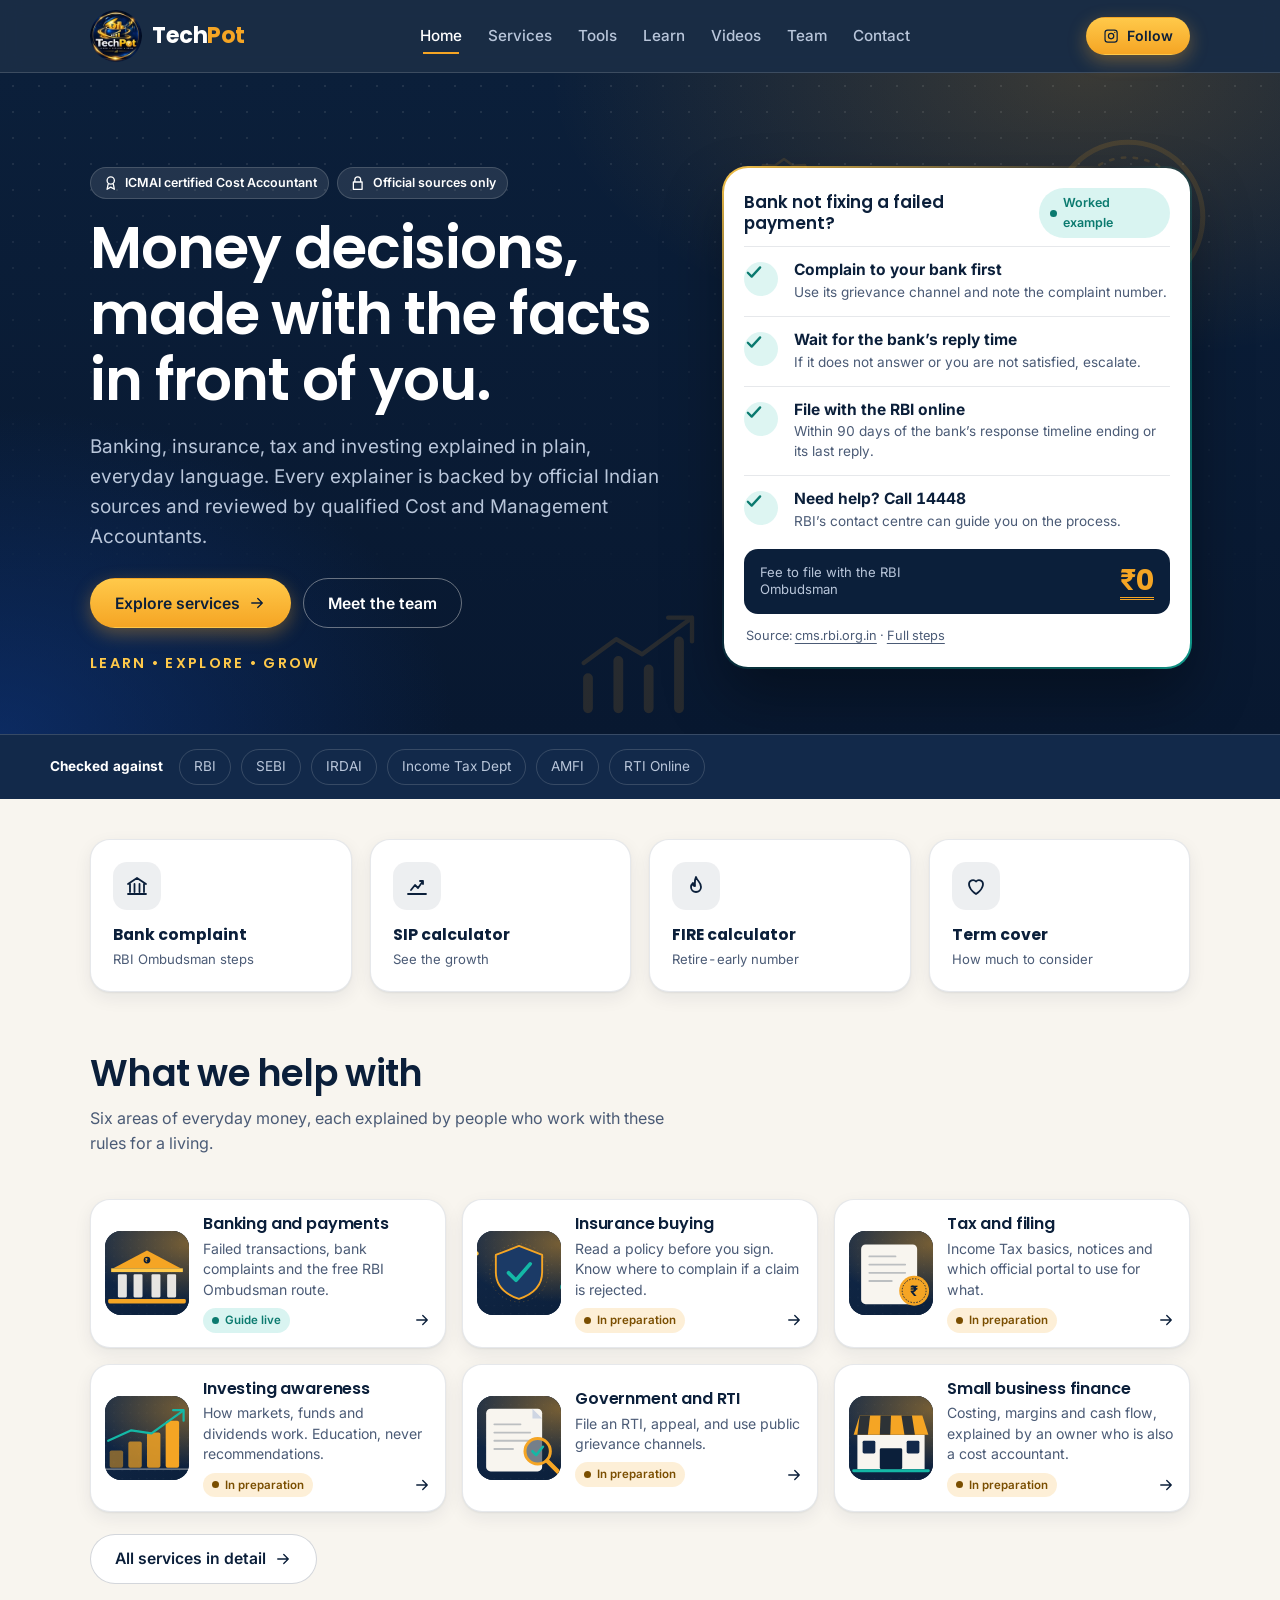
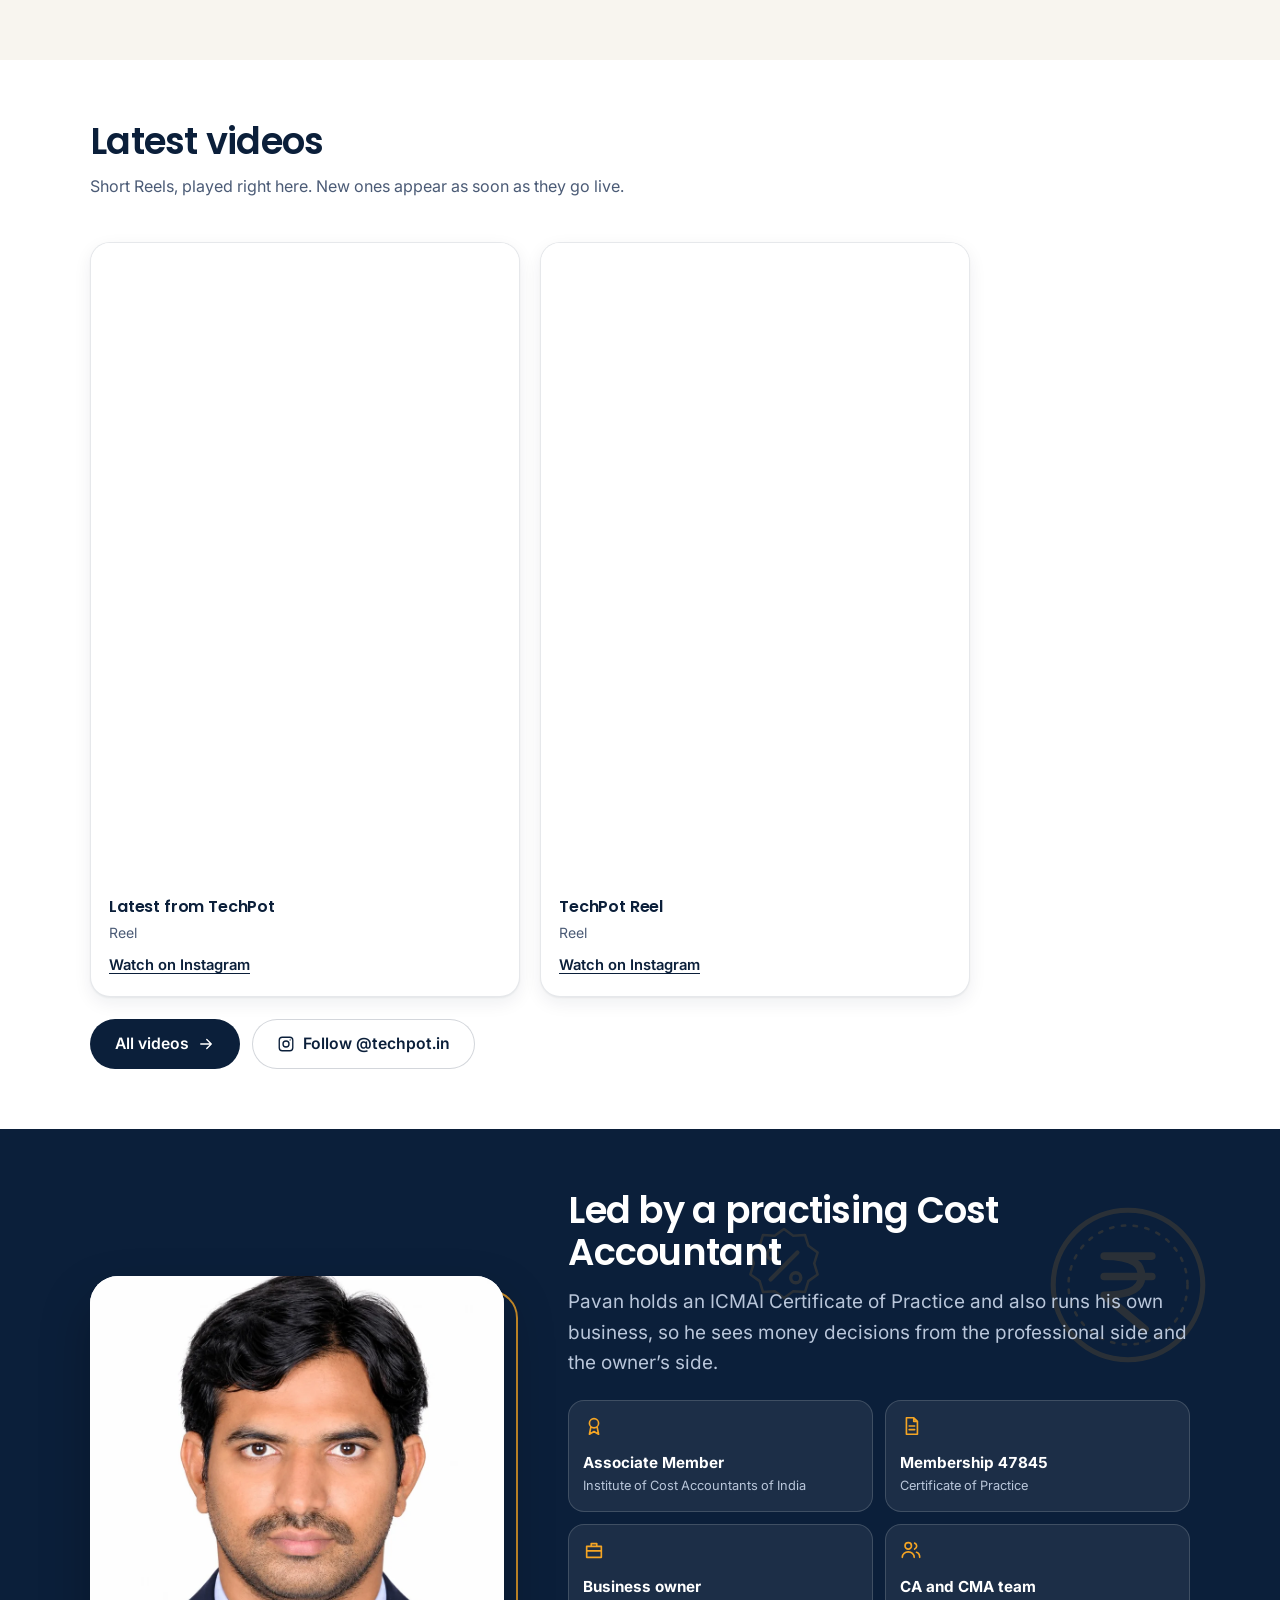
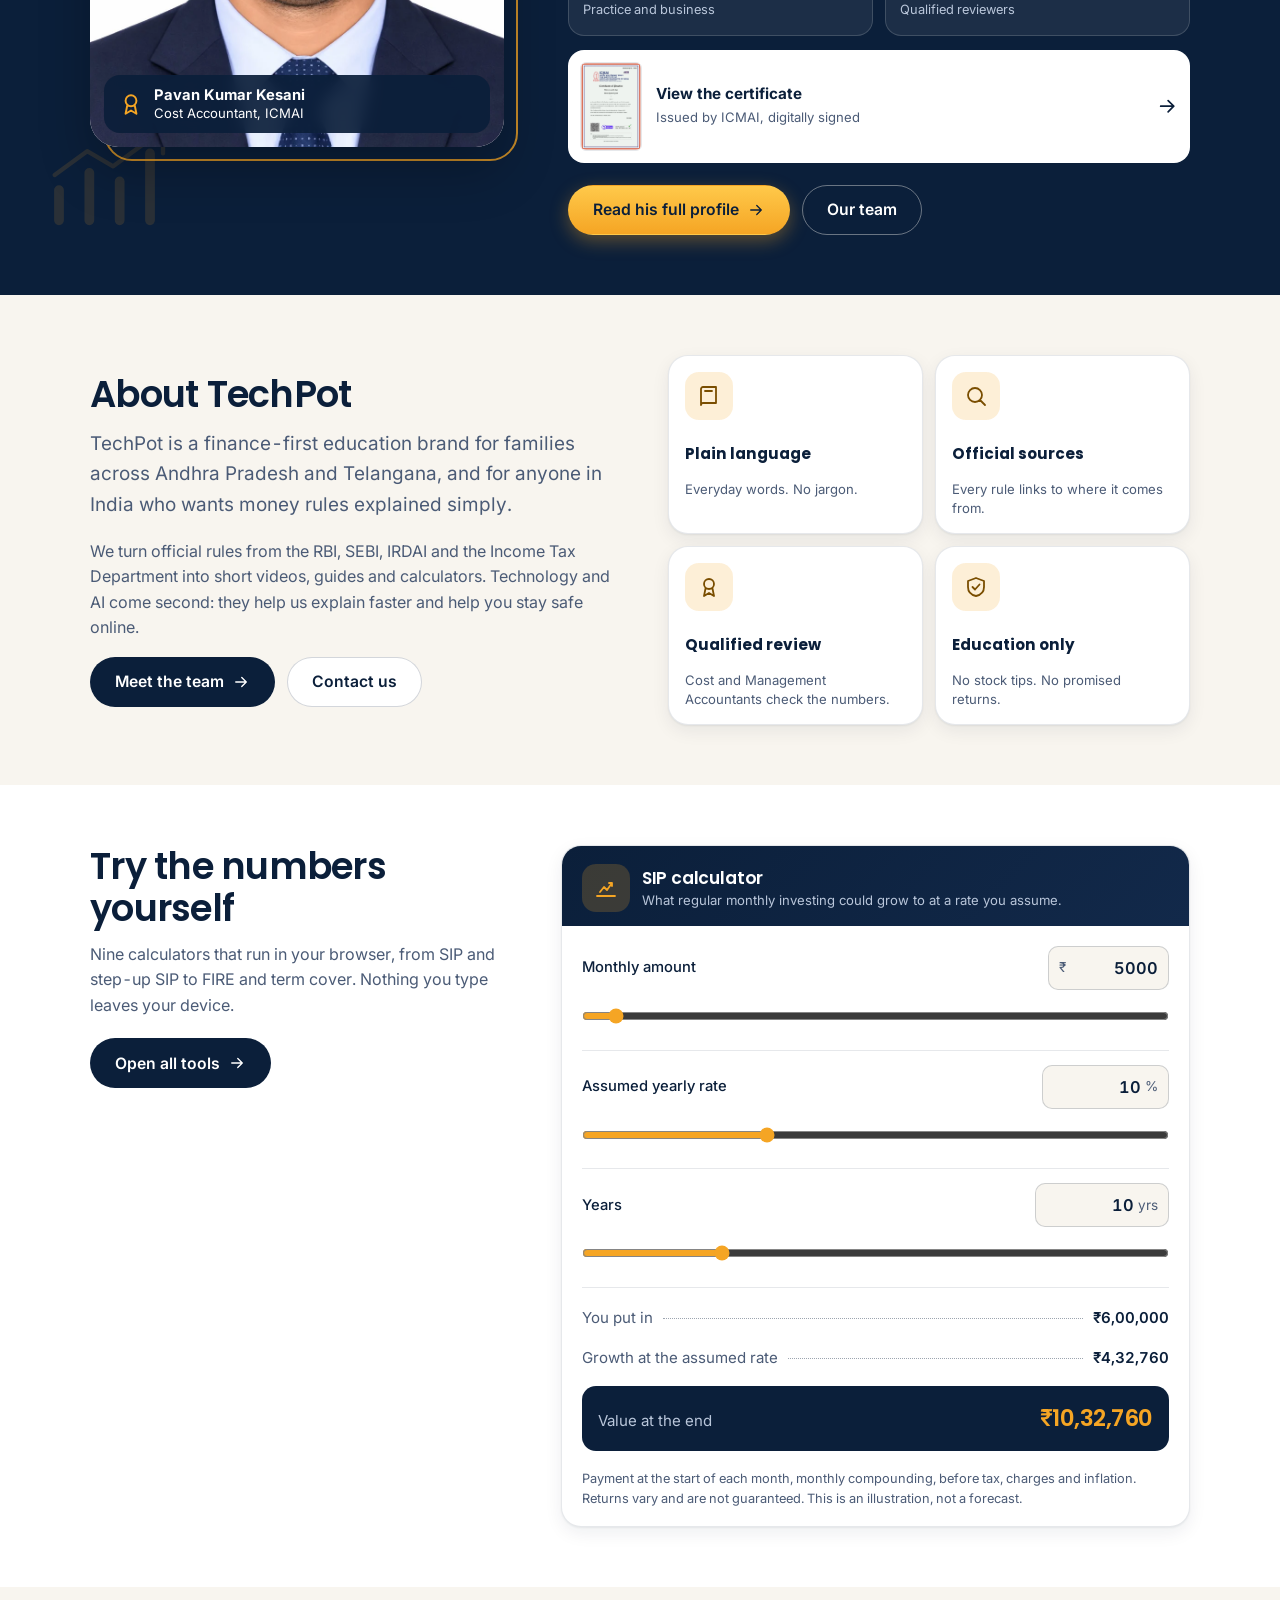
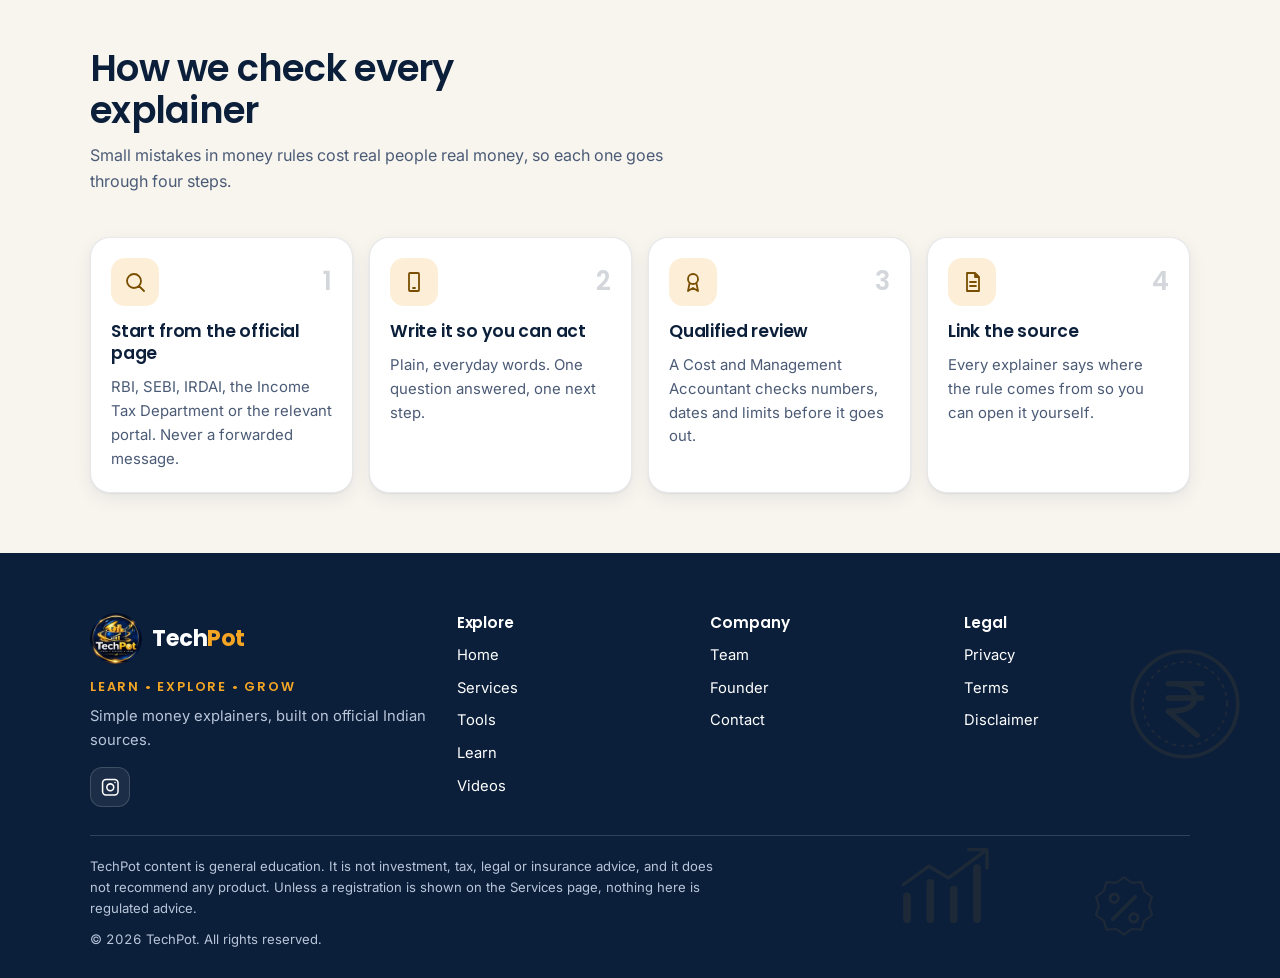
==== commit 26205263: "Remove Instagram profile section from home Co-Authored-By: Claude Sonnet 5.5 <noreply@anthropic.com>" ====
--- a/index.html
+++ b/index.html
@@ -107,13 +107,7 @@
 <div class="card how"><div class="how__top"><span class="tile tile--gold"><svg class="ic " aria-hidden="true"><use href="#i-search"/></svg></span><span class="how__n">1</span></div><h3>Start from the official page</h3><p>RBI, SEBI, IRDAI, the Income Tax Department or the relevant portal. Never a forwarded message.</p></div><div class="card how"><div class="how__top"><span class="tile tile--gold"><svg class="ic " aria-hidden="true"><use href="#i-phone"/></svg></span><span class="how__n">2</span></div><h3>Write it so you can act</h3><p>Plain, everyday words. One question answered, one next step.</p></div><div class="card how"><div class="how__top"><span class="tile tile--gold"><svg class="ic " aria-hidden="true"><use href="#i-award"/></svg></span><span class="how__n">3</span></div><h3>Qualified review</h3><p>A Cost and Management Accountant checks numbers, dates and limits before it goes out.</p></div><div class="card how"><div class="how__top"><span class="tile tile--gold"><svg class="ic " aria-hidden="true"><use href="#i-doc"/></svg></span><span class="how__n">4</span></div><h3>Link the source</h3><p>Every explainer says where the rule comes from so you can open it yourself.</p></div>
 </div></div></section>
 
-<section class="block block--white"><div class="wrap split split--even follow">
-<div class="follow__text"><h2>Follow TechPot on Instagram</h2>
-<p class="muted lead" style="margin-top:14px">New Reels land on @techpot.in first. Follow along to catch the next explainer, and message us the money questions you want answered.</p>
-<ul class="checklist" style="margin-top:20px"><li><svg class="ic " aria-hidden="true"><use href="#i-check"/></svg><span>One money question answered in every Reel</span></li><li><svg class="ic " aria-hidden="true"><use href="#i-check"/></svg><span>Plain, everyday words with no jargon</span></li><li><svg class="ic " aria-hidden="true"><use href="#i-check"/></svg><span>The official source named, so you can verify it</span></li></ul>
-<div class="btn-row" style="margin-top:24px"><a class="btn btn--gold" href="https://instagram.com/techpot.in" target="_blank" rel="noopener"><svg class="ic " aria-hidden="true"><use href="#i-insta"/></svg> Follow @techpot.in</a></div></div>
-<div class="igprofile"><iframe src="https://www.instagram.com/techpot.in/embed/" title="TechPot on Instagram" loading="lazy" scrolling="no" allowtransparency="true" height="640"></iframe></div>
-</div></section>
+
 
 </main>
 <footer class="footer"><div class="wrap">
--- a/style.css
+++ b/style.css
@@ -658,3 +658,4 @@
 .cta::after { background-image: var(--ic-coin), var(--ic-pct); background-size: 110px, 64px; background-position: 64% 50%, 52% 14%; opacity: .1; }
 @media (max-width: 819px) { .cta::after { background-position: 96% 12%, 78% 90%; background-size: 90px, 54px; } }
 @media (max-width: 899px) { .hero::after { background-position: 104% 1%, 50% 99%, 62% 14%; } }
+.tile--solid { display: grid; place-items: center; flex: none; width: 52px; height: 52px; border-radius: 14px; background: linear-gradient(180deg, var(--gold-2), var(--gold)); color: var(--navy); font-family: var(--head); font-weight: 700; font-size: 1.6rem; }
